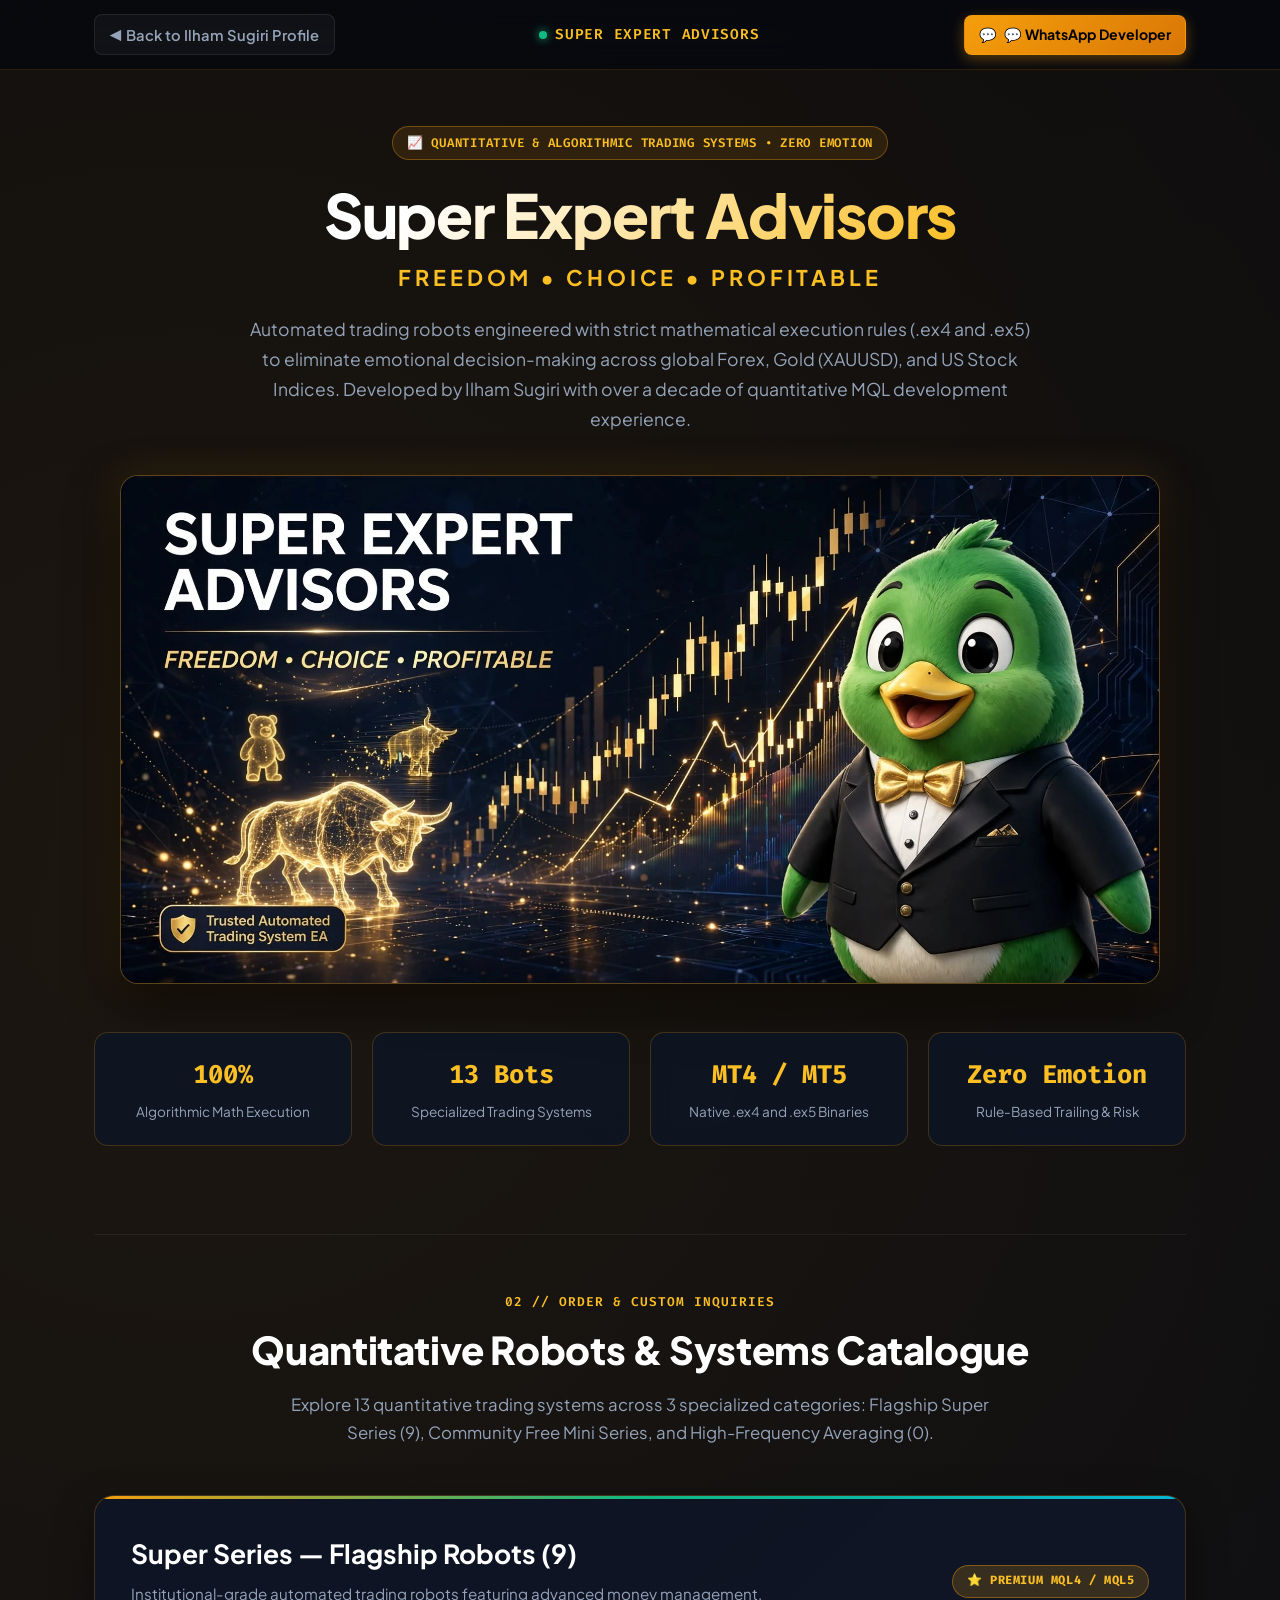
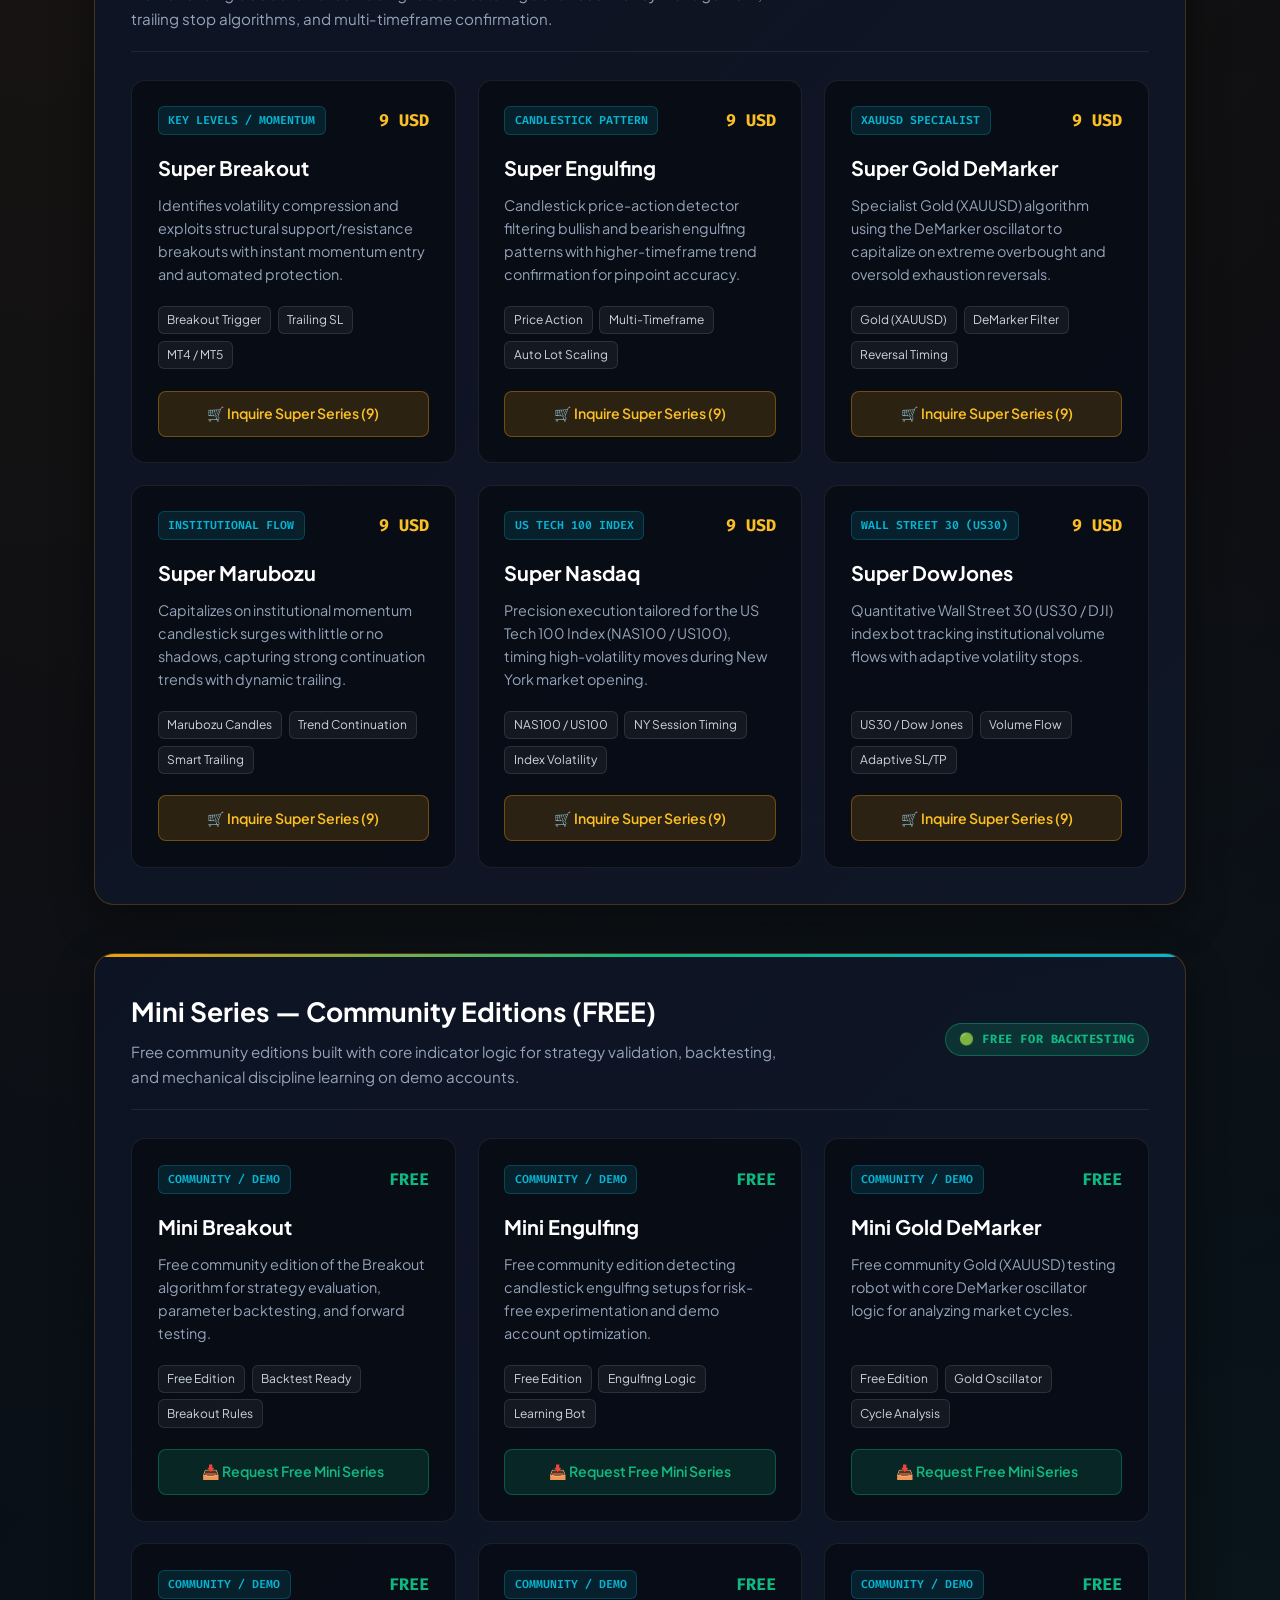
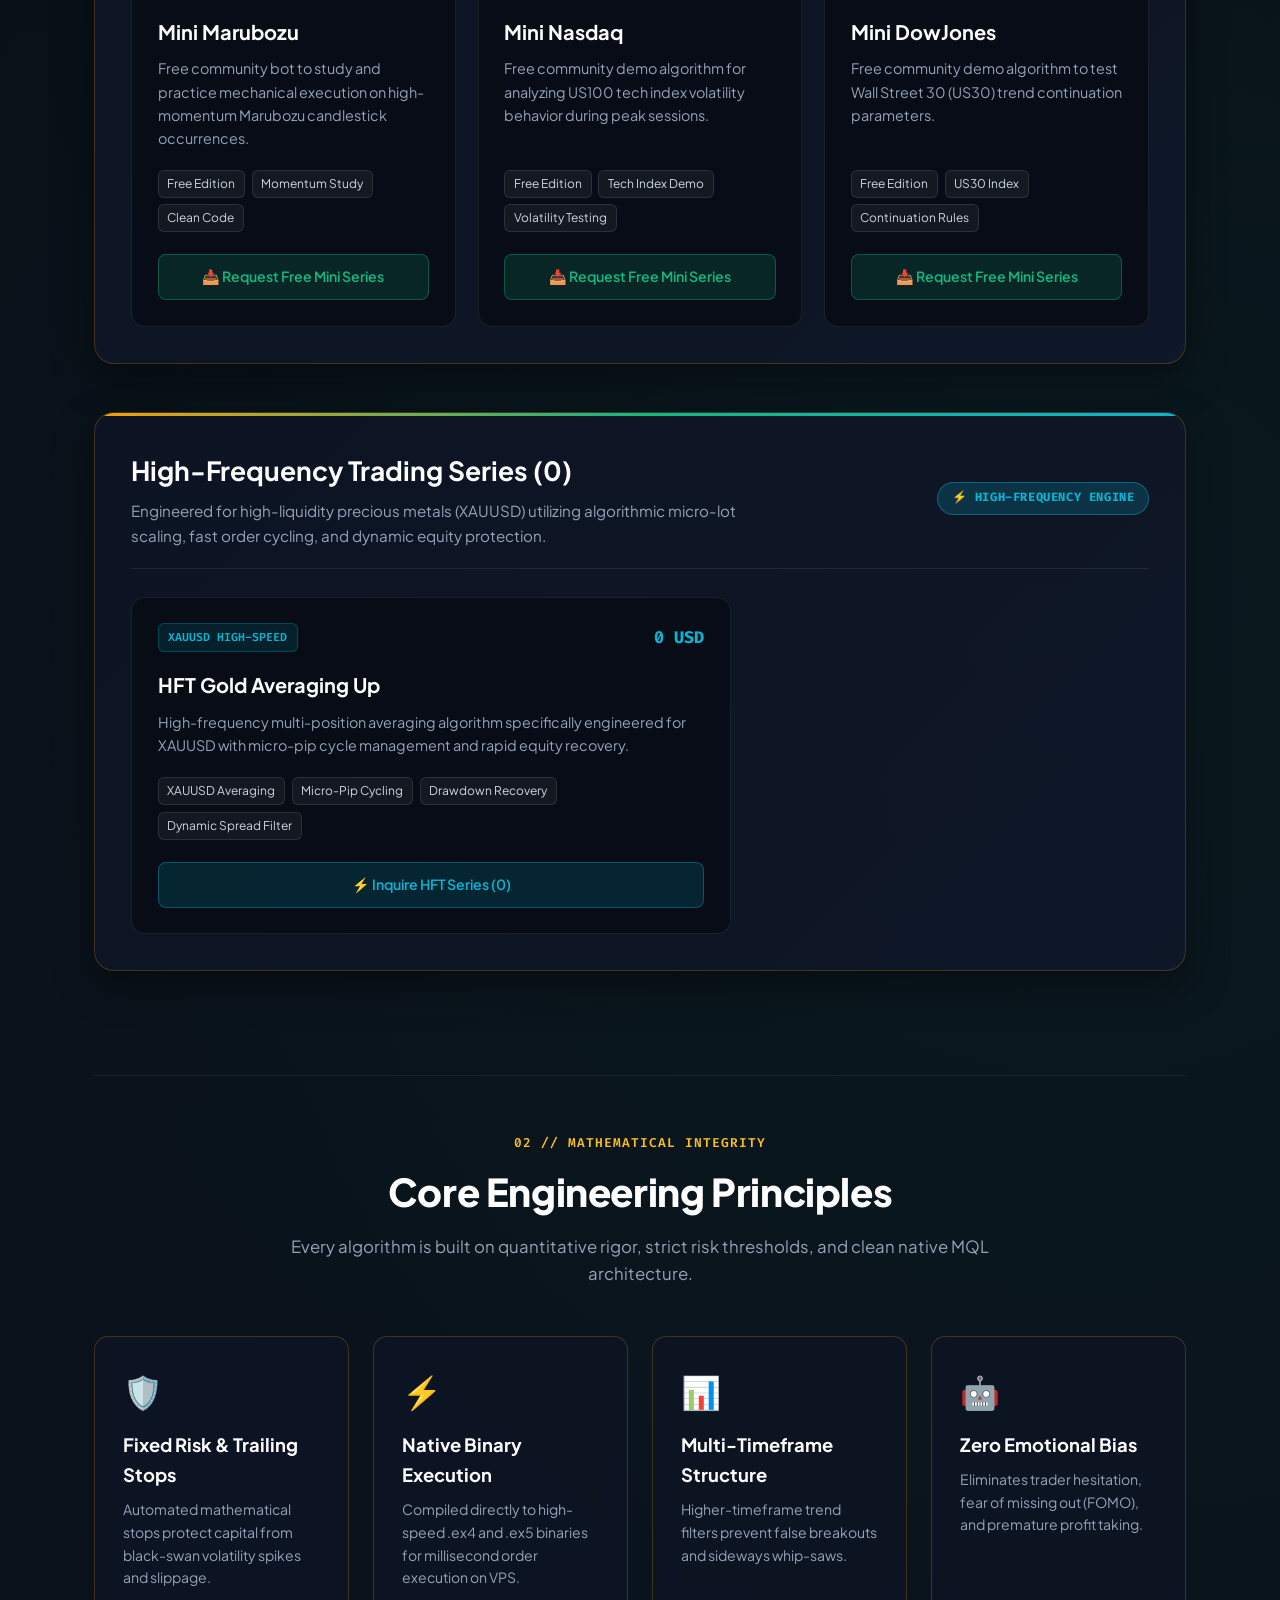
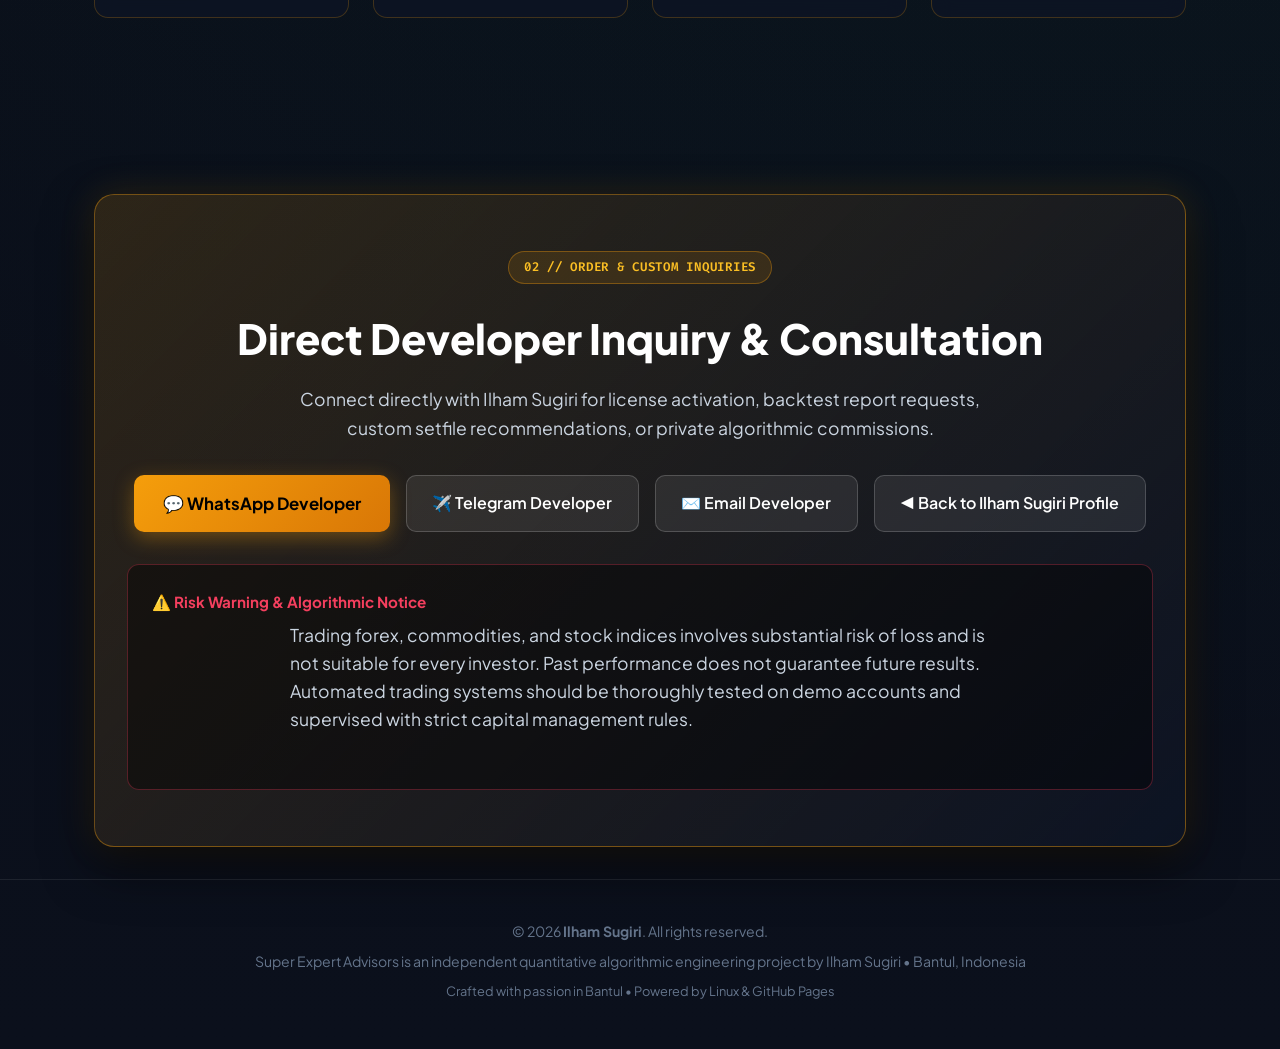
==== ea/index.html @ e66a8626 "feat(ea): build Super Expert Advisors showcase sub-page with 13 bots catalogue and 4-language i18n" ====
<!DOCTYPE html>
<html lang="en">
<head>
    <meta charset="UTF-8">
    <meta name="viewport" content="width=device-width, initial-scale=1.0">
    <title>Super Expert Advisors | Quantitative MQL4 & MQL5 Algorithmic Trading Systems — Ilham Sugiri</title>
    <meta name="description" content="Official catalogue and quantitative trading systems showcase of Super Expert Advisors by Ilham Sugiri. Precision MQL4 & MQL5 robots for Forex, Gold (XAUUSD), and US Stock Indices.">
    <meta name="author" content="Ilham Sugiri">

    <!-- Open Graph Meta Tags -->
    <meta property="og:title" content="Super Expert Advisors — Quantitative Trading Systems">
    <meta property="og:description" content="Automated trading robots engineered with strict mathematical execution rules (.ex4 and .ex5) to eliminate emotional decision-making. Freedom • Choice • Profitable.">
    <meta property="og:image" content="../assets/banner_trading_ea.webp">
    <meta property="og:url" content="https://ilhampiranha08-tech.github.io/superexpertadvisors/">
    <meta property="og:type" content="website">

    <!-- Google Fonts -->
    <link rel="preconnect" href="https://fonts.googleapis.com">
    <link rel="preconnect" href="https://fonts.gstatic.com" crossorigin>
    <link href="https://fonts.googleapis.com/css2?family=Fira+Code:wght@400;500;600;700&family=Plus+Jakarta+Sans:wght@300;400;500;600;700;800&display=swap" rel="stylesheet">

    <link rel="stylesheet" href="../assets/i18n.css">

    <style>
        :root {
            --bg-primary: #06080e;
            --bg-secondary: #0d1424;
            --bg-card: rgba(13, 20, 36, 0.85);
            --border-color: rgba(245, 158, 11, 0.22);
            --border-glow: rgba(245, 158, 11, 0.55);
            
            --accent-gold: #fbbf24;
            --accent-amber: #f59e0b;
            --accent-gold-dark: #d97706;
            --accent-emerald: #10b981;
            --accent-cyan: #06b6d4;
            --accent-rose: #f43f5e;
            
            --text-main: #f8fafc;
            --text-muted: #94a3b8;
            --text-dim: #64748b;
        }

        * {
            margin: 0;
            padding: 0;
            box-sizing: border-box;
        }

        body {
            font-family: 'Plus Jakarta Sans', -apple-system, BlinkMacSystemFont, sans-serif;
            background-color: var(--bg-primary);
            color: var(--text-main);
            line-height: 1.65;
            background-image: 
                radial-gradient(circle at 15% 15%, rgba(245, 158, 11, 0.09) 0%, transparent 45%),
                radial-gradient(circle at 85% 65%, rgba(16, 185, 129, 0.07) 0%, transparent 45%),
                linear-gradient(to bottom, #06080e 0%, #0b101c 100%);
            min-height: 100vh;
        }

        .container {
            max-width: 1140px;
            margin: 0 auto;
            padding: 0 1.5rem;
        }

        /* TOP NAVIGATION */
        header {
            position: sticky;
            top: 0;
            z-index: 100;
            background: rgba(6, 8, 14, 0.88);
            backdrop-filter: blur(14px);
            -webkit-backdrop-filter: blur(14px);
            border-bottom: 1px solid rgba(245, 158, 11, 0.15);
            padding: 0.9rem 0;
        }

        .nav-content {
            display: flex;
            align-items: center;
            justify-content: space-between;
            gap: 1rem;
        }

        .nav-back {
            display: inline-flex;
            align-items: center;
            gap: 0.5rem;
            color: var(--text-muted);
            text-decoration: none;
            font-size: 0.92rem;
            font-weight: 600;
            padding: 0.45rem 0.9rem;
            border-radius: 8px;
            background: rgba(255, 255, 255, 0.04);
            border: 1px solid rgba(255, 255, 255, 0.08);
            transition: all 0.2s ease;
            white-space: nowrap;
            flex-shrink: 0;
        }

        .nav-back:hover {
            color: #fff;
            background: rgba(245, 158, 11, 0.15);
            border-color: var(--accent-amber);
            transform: translateX(-2px);
        }

        .nav-back-short {
            display: none;
        }

        .nav-title {
            font-family: 'Fira Code', monospace;
            font-size: 0.9rem;
            font-weight: 600;
            color: var(--accent-gold);
            letter-spacing: 0.05em;
            display: flex;
            align-items: center;
            gap: 0.5rem;
            white-space: nowrap;
        }

        .nav-title .dot {
            width: 8px;
            height: 8px;
            border-radius: 50%;
            background-color: var(--accent-emerald);
            box-shadow: 0 0 10px var(--accent-emerald);
            animation: pulse 2s infinite;
        }

        @keyframes pulse {
            0% { opacity: 0.4; transform: scale(0.9); }
            50% { opacity: 1; transform: scale(1.1); }
            100% { opacity: 0.4; transform: scale(0.9); }
        }

        .nav-actions {
            display: flex;
            align-items: center;
            gap: 0.85rem;
            white-space: nowrap;
            flex-shrink: 0;
        }

        .btn-inquiry-nav {
            background: linear-gradient(135deg, #f59e0b 0%, #d97706 100%);
            color: #000000 !important;
            border: 1px solid rgba(245, 158, 11, 0.4);
            font-weight: 700;
            box-shadow: 0 4px 14px rgba(245, 158, 11, 0.35);
            white-space: nowrap;
            flex-shrink: 0;
            text-decoration: none;
            padding: 0.45rem 0.9rem;
            border-radius: 8px;
            font-size: 0.88rem;
            display: inline-flex;
            align-items: center;
            gap: 0.4rem;
            transition: all 0.2s ease;
        }

        .btn-inquiry-nav:hover {
            transform: translateY(-2px);
            box-shadow: 0 6px 20px rgba(245, 158, 11, 0.55);
        }

        /* HERO SECTION */
        .hero {
            padding: 3.5rem 0 2rem;
            text-align: center;
        }

        .badge-pill {
            display: inline-block;
            font-family: 'Fira Code', monospace;
            font-size: 0.78rem;
            font-weight: 600;
            color: var(--accent-gold);
            background: rgba(245, 158, 11, 0.12);
            border: 1px solid rgba(245, 158, 11, 0.35);
            padding: 0.35rem 0.9rem;
            border-radius: 999px;
            margin-bottom: 1.25rem;
            text-transform: uppercase;
            letter-spacing: 0.06em;
        }

        .hero-title {
            font-size: clamp(2.4rem, 5.5vw, 3.8rem);
            font-weight: 800;
            line-height: 1.15;
            letter-spacing: -0.02em;
            margin-bottom: 0.6rem;
            background: linear-gradient(135deg, #ffffff 30%, #fbbf24 80%, #f59e0b 100%);
            -webkit-background-clip: text;
            -webkit-text-fill-color: transparent;
        }

        .hero-tagline {
            font-size: 1.35rem;
            font-weight: 700;
            color: var(--accent-gold);
            letter-spacing: 0.18em;
            text-transform: uppercase;
            margin-bottom: 1.25rem;
        }

        .hero-desc {
            font-size: 1.1rem;
            color: var(--text-muted);
            max-width: 800px;
            margin: 0 auto 2.5rem;
            line-height: 1.7;
        }

        /* 2K WIDESCREEN BANNER */
        .hero-banner-container {
            margin: 0 auto 3rem;
            border-radius: 18px;
            overflow: hidden;
            border: 1px solid rgba(245, 158, 11, 0.35);
            box-shadow: 0 20px 50px rgba(0, 0, 0, 0.7), 0 0 40px rgba(245, 158, 11, 0.15);
            background: #0d1424;
            max-width: 1040px;
            position: relative;
        }

        .hero-banner-img {
            width: 100%;
            height: auto;
            display: block;
            aspect-ratio: 2064 / 1008;
            object-fit: cover;
        }

        /* HERO STATS BAR */
        .stats-bar {
            display: grid;
            grid-template-columns: repeat(auto-fit, minmax(200px, 1fr));
            gap: 1.25rem;
            margin-bottom: 3.5rem;
        }

        .stat-card {
            background: var(--bg-card);
            border: 1px solid var(--border-color);
            border-radius: 14px;
            padding: 1.35rem;
            text-align: center;
            backdrop-filter: blur(10px);
            transition: all 0.25s ease;
        }

        .stat-card:hover {
            border-color: rgba(245, 158, 11, 0.5);
            transform: translateY(-3px);
            box-shadow: 0 10px 25px rgba(0, 0, 0, 0.5);
        }

        .stat-val {
            font-family: 'Fira Code', monospace;
            font-size: 1.6rem;
            font-weight: 700;
            color: var(--accent-gold);
            margin-bottom: 0.25rem;
        }

        .stat-lbl {
            font-size: 0.85rem;
            color: var(--text-muted);
        }

        /* SECTION STYLES */
        .section {
            padding: 3.5rem 0;
            border-top: 1px solid rgba(255, 255, 255, 0.06);
        }

        .section-header {
            text-align: center;
            margin-bottom: 3rem;
        }

        .section-tag {
            font-family: 'Fira Code', monospace;
            font-size: 0.8rem;
            font-weight: 600;
            color: var(--accent-gold);
            letter-spacing: 0.08em;
            display: block;
            margin-bottom: 0.4rem;
        }

        .section-title {
            font-size: clamp(1.8rem, 3.5vw, 2.4rem);
            font-weight: 800;
            color: #ffffff;
            letter-spacing: -0.01em;
            margin-bottom: 0.6rem;
        }

        .section-desc {
            font-size: 1.05rem;
            color: var(--text-muted);
            max-width: 720px;
            margin: 0 auto;
        }

        /* CATEGORY WRAPPER */
        .category-box {
            background: linear-gradient(135deg, rgba(13, 20, 36, 0.95) 0%, rgba(17, 24, 43, 0.8) 100%);
            border: 1px solid var(--border-color);
            border-radius: 20px;
            padding: 2.25rem;
            margin-bottom: 3rem;
            box-shadow: 0 15px 40px rgba(0, 0, 0, 0.4);
            position: relative;
            overflow: hidden;
        }

        .category-box::before {
            content: '';
            position: absolute;
            top: 0;
            left: 0;
            right: 0;
            height: 3px;
            background: linear-gradient(90deg, #f59e0b, #10b981, #06b6d4);
        }

        .category-header {
            display: flex;
            justify-content: space-between;
            align-items: center;
            flex-wrap: wrap;
            gap: 1rem;
            margin-bottom: 1.75rem;
            padding-bottom: 1.25rem;
            border-bottom: 1px solid rgba(255, 255, 255, 0.08);
        }

        .category-title-group h3 {
            font-size: 1.65rem;
            color: #ffffff;
            margin-bottom: 0.35rem;
            display: flex;
            align-items: center;
            gap: 0.65rem;
        }

        .category-desc {
            color: var(--text-muted);
            font-size: 0.95rem;
            max-width: 650px;
        }

        .category-badge {
            font-family: 'Fira Code', monospace;
            font-size: 0.75rem;
            font-weight: 700;
            padding: 0.35rem 0.85rem;
            border-radius: 999px;
            letter-spacing: 0.05em;
        }

        .badge-super {
            background: rgba(245, 158, 11, 0.18);
            color: var(--accent-gold);
            border: 1px solid rgba(245, 158, 11, 0.4);
        }

        .badge-mini {
            background: rgba(16, 185, 129, 0.18);
            color: var(--accent-emerald);
            border: 1px solid rgba(16, 185, 129, 0.4);
        }

        .badge-hft {
            background: rgba(6, 182, 212, 0.18);
            color: var(--accent-cyan);
            border: 1px solid rgba(6, 182, 212, 0.4);
        }

        /* PRODUCTS GRID */
        .products-grid {
            display: grid;
            grid-template-columns: repeat(auto-fit, minmax(300px, 1fr));
            gap: 1.35rem;
        }

        .product-card {
            background: rgba(6, 9, 17, 0.7);
            border: 1px solid rgba(255, 255, 255, 0.08);
            border-radius: 14px;
            padding: 1.6rem;
            display: flex;
            flex-direction: column;
            justify-content: space-between;
            transition: all 0.28s ease;
            position: relative;
        }

        .product-card:hover {
            transform: translateY(-4px);
            border-color: rgba(245, 158, 11, 0.45);
            box-shadow: 0 12px 30px rgba(0, 0, 0, 0.5), 0 0 20px rgba(245, 158, 11, 0.12);
        }

        .product-top {
            display: flex;
            justify-content: space-between;
            align-items: center;
            margin-bottom: 1rem;
        }

        .product-tag {
            font-family: 'Fira Code', monospace;
            font-size: 0.72rem;
            color: var(--accent-cyan);
            font-weight: 600;
            background: rgba(6, 182, 212, 0.12);
            padding: 0.25rem 0.6rem;
            border-radius: 6px;
            border: 1px solid rgba(6, 182, 212, 0.25);
        }

        .product-price {
            font-family: 'Fira Code', monospace;
            font-size: 1.05rem;
            font-weight: 700;
        }

        .price-super {
            color: var(--accent-gold);
        }

        .price-free {
            color: var(--accent-emerald);
        }

        .price-hft {
            color: var(--accent-cyan);
        }

        .product-name {
            font-size: 1.25rem;
            font-weight: 700;
            color: #ffffff;
            margin-bottom: 0.6rem;
        }

        .product-desc {
            color: var(--text-muted);
            font-size: 0.9rem;
            line-height: 1.6;
            margin-bottom: 1.25rem;
            flex-grow: 1;
        }

        .product-features {
            display: flex;
            flex-wrap: wrap;
            gap: 0.4rem;
            margin-bottom: 1.35rem;
        }

        .p-pill {
            font-size: 0.75rem;
            padding: 0.2rem 0.55rem;
            background: rgba(255, 255, 255, 0.05);
            border: 1px solid rgba(255, 255, 255, 0.1);
            border-radius: 6px;
            color: #cbd5e1;
        }

        .btn-card-action {
            display: block;
            width: 100%;
            text-align: center;
            padding: 0.65rem 1rem;
            border-radius: 8px;
            font-weight: 600;
            font-size: 0.88rem;
            text-decoration: none;
            transition: all 0.2s ease;
        }

        .btn-action-super {
            background: rgba(245, 158, 11, 0.15);
            color: var(--accent-gold);
            border: 1px solid rgba(245, 158, 11, 0.35);
        }

        .btn-action-super:hover {
            background: linear-gradient(135deg, #f59e0b 0%, #d97706 100%);
            color: #000;
            box-shadow: 0 4px 15px rgba(245, 158, 11, 0.4);
        }

        .btn-action-free {
            background: rgba(16, 185, 129, 0.15);
            color: var(--accent-emerald);
            border: 1px solid rgba(16, 185, 129, 0.35);
        }

        .btn-action-free:hover {
            background: linear-gradient(135deg, #10b981 0%, #059669 100%);
            color: #fff;
            box-shadow: 0 4px 15px rgba(16, 185, 129, 0.4);
        }

        .btn-action-hft {
            background: rgba(6, 182, 212, 0.15);
            color: var(--accent-cyan);
            border: 1px solid rgba(6, 182, 212, 0.35);
        }

        .btn-action-hft:hover {
            background: linear-gradient(135deg, #06b6d4 0%, #0891b2 100%);
            color: #000;
            box-shadow: 0 4px 15px rgba(6, 182, 212, 0.4);
        }

        /* ARCHITECTURE SECTION */
        .arch-grid {
            display: grid;
            grid-template-columns: repeat(auto-fit, minmax(240px, 1fr));
            gap: 1.5rem;
            margin-bottom: 3.5rem;
        }

        .arch-card {
            background: var(--bg-card);
            border: 1px solid var(--border-color);
            border-radius: 14px;
            padding: 1.75rem;
            backdrop-filter: blur(10px);
        }

        .arch-icon {
            font-size: 2rem;
            margin-bottom: 0.75rem;
            display: inline-block;
        }

        .arch-title {
            font-size: 1.15rem;
            font-weight: 700;
            color: #fff;
            margin-bottom: 0.5rem;
        }

        .arch-desc {
            font-size: 0.88rem;
            color: var(--text-muted);
            line-height: 1.6;
        }

        /* INQUIRY & ORDER SECTION */
        .order-section {
            background: linear-gradient(135deg, rgba(245, 158, 11, 0.15) 0%, rgba(13, 20, 36, 0.95) 100%);
            border: 1px solid rgba(245, 158, 11, 0.4);
            border-radius: 20px;
            padding: 3.5rem 2rem;
            text-align: center;
            margin: 4rem 0 2rem;
            box-shadow: 0 20px 50px rgba(0, 0, 0, 0.6), 0 0 35px rgba(245, 158, 11, 0.15);
        }

        .order-section h2 {
            font-size: clamp(2rem, 4vw, 2.6rem);
            font-weight: 800;
            color: #ffffff;
            margin-bottom: 0.75rem;
        }

        .order-section p {
            font-size: 1.1rem;
            color: #cbd5e1;
            max-width: 700px;
            margin: 0 auto 2rem;
        }

        .order-buttons {
            display: flex;
            align-items: center;
            justify-content: center;
            gap: 1rem;
            flex-wrap: wrap;
            margin-bottom: 2rem;
        }

        .btn-order-primary {
            background: linear-gradient(135deg, #f59e0b 0%, #d97706 100%);
            color: #000000 !important;
            font-weight: 700;
            font-size: 1.05rem;
            padding: 0.9rem 1.8rem;
            border-radius: 10px;
            text-decoration: none;
            box-shadow: 0 6px 20px rgba(245, 158, 11, 0.35);
            transition: all 0.25s ease;
            display: inline-flex;
            align-items: center;
            gap: 0.5rem;
        }

        .btn-order-primary:hover {
            transform: translateY(-2px);
            box-shadow: 0 8px 25px rgba(245, 158, 11, 0.55);
        }

        .btn-order-secondary {
            background: rgba(255, 255, 255, 0.08);
            color: #ffffff;
            font-weight: 600;
            font-size: 1rem;
            padding: 0.9rem 1.6rem;
            border-radius: 10px;
            text-decoration: none;
            border: 1px solid rgba(255, 255, 255, 0.18);
            transition: all 0.25s ease;
            display: inline-flex;
            align-items: center;
            gap: 0.5rem;
        }

        .btn-order-secondary:hover {
            background: rgba(255, 255, 255, 0.15);
            border-color: rgba(255, 255, 255, 0.35);
            transform: translateY(-2px);
        }

        /* DISCLAIMER BOX */
        .disclaimer-card {
            background: rgba(0, 0, 0, 0.4);
            border: 1px solid rgba(244, 63, 94, 0.3);
            border-radius: 12px;
            padding: 1.5rem;
            text-align: left;
            margin-top: 2rem;
        }

        .disclaimer-title {
            color: var(--accent-rose);
            font-size: 0.95rem;
            font-weight: 700;
            margin-bottom: 0.4rem;
            display: flex;
            align-items: center;
            gap: 0.5rem;
        }

        .disclaimer-text {
            color: #94a3b8;
            font-size: 0.85rem;
            line-height: 1.6;
        }

        /* FOOTER */
        footer {
            border-top: 1px solid rgba(255, 255, 255, 0.08);
            padding: 2.5rem 0;
            text-align: center;
            color: var(--text-dim);
            font-size: 0.88rem;
        }

        footer p {
            margin-bottom: 0.4rem;
        }

        /* RESPONSIVE BREAKPOINTS */
        @media (max-width: 900px) {
            .nav-title {
                display: none !important;
            }
            .hero-title {
                font-size: 2.4rem;
            }
            .category-box {
                padding: 1.5rem;
            }
        }

        @media (max-width: 768px) {
            .nav-back-full {
                display: none !important;
            }
            .nav-back-short {
                display: inline !important;
            }
            .nav-content {
                gap: 0.5rem;
            }
            .nav-actions {
                gap: 0.5rem;
            }
        }

        @media (max-width: 580px) {
            header {
                padding: 0.65rem 0;
            }
            .container {
                padding: 0 1rem;
            }
            .btn-inquiry-nav {
                display: none !important;
            }
            .nav-back {
                padding: 0.4rem 0.7rem;
                font-size: 0.84rem;
            }
            .lang-btn {
                padding: 0.4rem 0.65rem;
                font-size: 0.82rem;
            }
            .hero {
                padding: 2.2rem 0 1.5rem;
            }
            .badge-pill {
                font-size: 0.72rem;
                padding: 0.35rem 0.75rem;
                line-height: 1.4;
            }
            .hero-title {
                font-size: 2.1rem;
            }
            .hero-tagline {
                font-size: 1.1rem;
            }
            .hero-desc {
                font-size: 0.95rem;
            }
            .category-header {
                flex-direction: column;
                align-items: flex-start;
            }
            .order-section {
                padding: 2.25rem 1.25rem;
            }
        }
    </style>
</head>
<body>

    <!-- TOP NAVIGATION -->
    <header>
        <div class="container">
            <div class="nav-content">
                <a href="../" class="nav-back">
                    <span class="nav-back-full" data-i18n="nav_back_profile">◀ Back to Ilham Sugiri Profile</span>
                    <span class="nav-back-short" data-i18n="nav_back_short">◀ Back</span>
                </a>

                <div class="nav-title">
                    <span class="dot"></span>
                    SUPER EXPERT ADVISORS
                </div>

                <div class="nav-actions">
                    <a href="#inquiry" class="btn-inquiry-nav">
                        💬 <span data-i18n="ea_btn_whatsapp">Order / Chat</span>
                    </a>
                </div>
            </div>
        </div>
    </header>

    <main class="container">

        <!-- HERO SECTION -->
        <section class="hero">
            <span class="badge-pill" data-i18n="ea_page_tag">📈 QUANTITATIVE & ALGORITHMIC TRADING SYSTEMS • ZERO EMOTION</span>
            <h1 class="hero-title" data-i18n="ea_hero_title">Super Expert Advisors</h1>
            <div class="hero-tagline" data-i18n="ea_hero_tagline">FREEDOM • CHOICE • PROFITABLE</div>
            <p class="hero-desc" data-i18n="ea_hero_desc">
                Automated trading robots engineered with strict mathematical execution rules (.ex4 and .ex5) to eliminate emotional decision-making across global Forex, Gold (XAUUSD), and US Stock Indices. Developed by Ilham Sugiri with over a decade of quantitative MQL development experience.
            </p>

            <!-- 2K WIDESCREEN BANNER -->
            <div class="hero-banner-container">
                <img src="../assets/banner_trading_ea.webp" alt="Super Expert Advisors — Freedom Choice Profitable" class="hero-banner-img">
            </div>

            <!-- KEY STATS -->
            <div class="stats-bar">
                <div class="stat-card">
                    <div class="stat-val">100%</div>
                    <div class="stat-lbl">Algorithmic Math Execution</div>
                </div>
                <div class="stat-card">
                    <div class="stat-val">13 Bots</div>
                    <div class="stat-lbl">Specialized Trading Systems</div>
                </div>
                <div class="stat-card">
                    <div class="stat-val">MT4 / MT5</div>
                    <div class="stat-lbl">Native .ex4 and .ex5 Binaries</div>
                </div>
                <div class="stat-card">
                    <div class="stat-val">Zero Emotion</div>
                    <div class="stat-lbl">Rule-Based Trailing & Risk</div>
                </div>
            </div>
        </section>

        <!-- PRODUCT CATALOGUE SECTION -->
        <section class="section" id="catalogue">
            <div class="section-header">
                <span class="section-tag" data-i18n="ea_order_sec_tag">01 // QUANTITATIVE PORTFOLIO</span>
                <h2 class="section-title" data-i18n="ea_catalog_title">Quantitative Robots & Systems Catalogue</h2>
                <p class="section-desc" data-i18n="ea_catalog_desc">
                    Explore 13 quantitative trading systems across 3 specialized categories: Flagship Super Series ($29), Community Free Mini Series, and High-Frequency Averaging ($50).
                </p>
            </div>

            <!-- CATEGORY 1: SUPER SERIES ($29) -->
            <div class="category-box">
                <div class="category-header">
                    <div class="category-title-group">
                        <h3 data-i18n="ea_sec_super_title">Super Series — Flagship Robots ($29)</h3>
                        <p class="category-desc" data-i18n="ea_sec_super_desc">
                            Institutional-grade automated trading robots featuring advanced money management, trailing stop algorithms, and multi-timeframe confirmation.
                        </p>
                    </div>
                    <span class="category-badge badge-super" data-i18n="ea_sec_super_badge">⭐ PREMIUM MQL4 / MQL5</span>
                </div>

                <div class="products-grid">
                    <!-- Super Breakout -->
                    <div class="product-card">
                        <div>
                            <div class="product-top">
                                <span class="product-tag">KEY LEVELS / MOMENTUM</span>
                                <span class="product-price price-super" data-i18n="ea_price_super">$29 USD</span>
                            </div>
                            <h4 class="product-name" data-i18n="prod_super_breakout_name">Super Breakout</h4>
                            <p class="product-desc" data-i18n="prod_super_breakout_desc">
                                Identifies volatility compression and exploits structural support/resistance breakouts with instant momentum entry and automated protection.
                            </p>
                        </div>
                        <div>
                            <div class="product-features">
                                <span class="p-pill">Breakout Trigger</span>
                                <span class="p-pill">Trailing SL</span>
                                <span class="p-pill">MT4 / MT5</span>
                            </div>
                            <a href="#inquiry" class="btn-card-action btn-action-super" data-i18n="ea_btn_order_super">🛒 Inquire Super Series ($29)</a>
                        </div>
                    </div>

                    <!-- Super Engulfing -->
                    <div class="product-card">
                        <div>
                            <div class="product-top">
                                <span class="product-tag">CANDLESTICK PATTERN</span>
                                <span class="product-price price-super" data-i18n="ea_price_super">$29 USD</span>
                            </div>
                            <h4 class="product-name" data-i18n="prod_super_engulfing_name">Super Engulfing</h4>
                            <p class="product-desc" data-i18n="prod_super_engulfing_desc">
                                Candlestick price-action detector filtering bullish and bearish engulfing patterns with higher-timeframe trend confirmation for pinpoint accuracy.
                            </p>
                        </div>
                        <div>
                            <div class="product-features">
                                <span class="p-pill">Price Action</span>
                                <span class="p-pill">Multi-Timeframe</span>
                                <span class="p-pill">Auto Lot Scaling</span>
                            </div>
                            <a href="#inquiry" class="btn-card-action btn-action-super" data-i18n="ea_btn_order_super">🛒 Inquire Super Series ($29)</a>
                        </div>
                    </div>

                    <!-- Super Gold DeMarker -->
                    <div class="product-card">
                        <div>
                            <div class="product-top">
                                <span class="product-tag">XAUUSD SPECIALIST</span>
                                <span class="product-price price-super" data-i18n="ea_price_super">$29 USD</span>
                            </div>
                            <h4 class="product-name" data-i18n="prod_super_gold_demarker_name">Super Gold DeMarker</h4>
                            <p class="product-desc" data-i18n="prod_super_gold_demarker_desc">
                                Specialist Gold (XAUUSD) algorithm using the DeMarker oscillator to capitalize on extreme overbought and oversold exhaustion reversals.
                            </p>
                        </div>
                        <div>
                            <div class="product-features">
                                <span class="p-pill">Gold (XAUUSD)</span>
                                <span class="p-pill">DeMarker Filter</span>
                                <span class="p-pill">Reversal Timing</span>
                            </div>
                            <a href="#inquiry" class="btn-card-action btn-action-super" data-i18n="ea_btn_order_super">🛒 Inquire Super Series ($29)</a>
                        </div>
                    </div>

                    <!-- Super Marubozu -->
                    <div class="product-card">
                        <div>
                            <div class="product-top">
                                <span class="product-tag">INSTITUTIONAL FLOW</span>
                                <span class="product-price price-super" data-i18n="ea_price_super">$29 USD</span>
                            </div>
                            <h4 class="product-name" data-i18n="prod_super_marubozu_name">Super Marubozu</h4>
                            <p class="product-desc" data-i18n="prod_super_marubozu_desc">
                                Capitalizes on institutional momentum candlestick surges with little or no shadows, capturing strong continuation trends with dynamic trailing.
                            </p>
                        </div>
                        <div>
                            <div class="product-features">
                                <span class="p-pill">Marubozu Candles</span>
                                <span class="p-pill">Trend Continuation</span>
                                <span class="p-pill">Smart Trailing</span>
                            </div>
                            <a href="#inquiry" class="btn-card-action btn-action-super" data-i18n="ea_btn_order_super">🛒 Inquire Super Series ($29)</a>
                        </div>
                    </div>

                    <!-- Super Nasdaq -->
                    <div class="product-card">
                        <div>
                            <div class="product-top">
                                <span class="product-tag">US TECH 100 INDEX</span>
                                <span class="product-price price-super" data-i18n="ea_price_super">$29 USD</span>
                            </div>
                            <h4 class="product-name" data-i18n="prod_super_nasdaq_name">Super Nasdaq</h4>
                            <p class="product-desc" data-i18n="prod_super_nasdaq_desc">
                                Precision execution tailored for the US Tech 100 Index (NAS100 / US100), timing high-volatility moves during New York market opening.
                            </p>
                        </div>
                        <div>
                            <div class="product-features">
                                <span class="p-pill">NAS100 / US100</span>
                                <span class="p-pill">NY Session Timing</span>
                                <span class="p-pill">Index Volatility</span>
                            </div>
                            <a href="#inquiry" class="btn-card-action btn-action-super" data-i18n="ea_btn_order_super">🛒 Inquire Super Series ($29)</a>
                        </div>
                    </div>

                    <!-- Super DowJones -->
                    <div class="product-card">
                        <div>
                            <div class="product-top">
                                <span class="product-tag">WALL STREET 30 (US30)</span>
                                <span class="product-price price-super" data-i18n="ea_price_super">$29 USD</span>
                            </div>
                            <h4 class="product-name" data-i18n="prod_super_dowjones_name">Super DowJones</h4>
                            <p class="product-desc" data-i18n="prod_super_dowjones_desc">
                                Quantitative Wall Street 30 (US30 / DJI) index bot tracking institutional volume flows with adaptive volatility stops.
                            </p>
                        </div>
                        <div>
                            <div class="product-features">
                                <span class="p-pill">US30 / Dow Jones</span>
                                <span class="p-pill">Volume Flow</span>
                                <span class="p-pill">Adaptive SL/TP</span>
                            </div>
                            <a href="#inquiry" class="btn-card-action btn-action-super" data-i18n="ea_btn_order_super">🛒 Inquire Super Series ($29)</a>
                        </div>
                    </div>
                </div>
            </div>

            <!-- CATEGORY 2: MINI SERIES (FREE) -->
            <div class="category-box">
                <div class="category-header">
                    <div class="category-title-group">
                        <h3 data-i18n="ea_sec_mini_title">Mini Series — Community Editions (FREE)</h3>
                        <p class="category-desc" data-i18n="ea_sec_mini_desc">
                            Free community editions built with core indicator logic for strategy validation, backtesting, and mechanical discipline learning on demo accounts.
                        </p>
                    </div>
                    <span class="category-badge badge-mini" data-i18n="ea_sec_mini_badge">🟢 FREE FOR BACKTESTING</span>
                </div>

                <div class="products-grid">
                    <!-- Mini Breakout -->
                    <div class="product-card">
                        <div>
                            <div class="product-top">
                                <span class="product-tag">COMMUNITY / DEMO</span>
                                <span class="product-price price-free" data-i18n="ea_price_free">FREE</span>
                            </div>
                            <h4 class="product-name" data-i18n="prod_mini_breakout_name">Mini Breakout</h4>
                            <p class="product-desc" data-i18n="prod_mini_breakout_desc">
                                Free community edition of the Breakout algorithm for strategy evaluation, parameter backtesting, and forward testing.
                            </p>
                        </div>
                        <div>
                            <div class="product-features">
                                <span class="p-pill">Free Edition</span>
                                <span class="p-pill">Backtest Ready</span>
                                <span class="p-pill">Breakout Rules</span>
                            </div>
                            <a href="#inquiry" class="btn-card-action btn-action-free" data-i18n="ea_btn_order_free">📥 Request Free Mini Series</a>
                        </div>
                    </div>

                    <!-- Mini Engulfing -->
                    <div class="product-card">
                        <div>
                            <div class="product-top">
                                <span class="product-tag">COMMUNITY / DEMO</span>
                                <span class="product-price price-free" data-i18n="ea_price_free">FREE</span>
                            </div>
                            <h4 class="product-name" data-i18n="prod_mini_engulfing_name">Mini Engulfing</h4>
                            <p class="product-desc" data-i18n="prod_mini_engulfing_desc">
                                Free community edition detecting candlestick engulfing setups for risk-free experimentation and demo account optimization.
                            </p>
                        </div>
                        <div>
                            <div class="product-features">
                                <span class="p-pill">Free Edition</span>
                                <span class="p-pill">Engulfing Logic</span>
                                <span class="p-pill">Learning Bot</span>
                            </div>
                            <a href="#inquiry" class="btn-card-action btn-action-free" data-i18n="ea_btn_order_free">📥 Request Free Mini Series</a>
                        </div>
                    </div>

                    <!-- Mini Gold DeMarker -->
                    <div class="product-card">
                        <div>
                            <div class="product-top">
                                <span class="product-tag">COMMUNITY / DEMO</span>
                                <span class="product-price price-free" data-i18n="ea_price_free">FREE</span>
                            </div>
                            <h4 class="product-name" data-i18n="prod_mini_gold_demarker_name">Mini Gold DeMarker</h4>
                            <p class="product-desc" data-i18n="prod_mini_gold_demarker_desc">
                                Free community Gold (XAUUSD) testing robot with core DeMarker oscillator logic for analyzing market cycles.
                            </p>
                        </div>
                        <div>
                            <div class="product-features">
                                <span class="p-pill">Free Edition</span>
                                <span class="p-pill">Gold Oscillator</span>
                                <span class="p-pill">Cycle Analysis</span>
                            </div>
                            <a href="#inquiry" class="btn-card-action btn-action-free" data-i18n="ea_btn_order_free">📥 Request Free Mini Series</a>
                        </div>
                    </div>

                    <!-- Mini Marubozu -->
                    <div class="product-card">
                        <div>
                            <div class="product-top">
                                <span class="product-tag">COMMUNITY / DEMO</span>
                                <span class="product-price price-free" data-i18n="ea_price_free">FREE</span>
                            </div>
                            <h4 class="product-name" data-i18n="prod_mini_marubozu_name">Mini Marubozu</h4>
                            <p class="product-desc" data-i18n="prod_mini_marubozu_desc">
                                Free community bot to study and practice mechanical execution on high-momentum Marubozu candlestick occurrences.
                            </p>
                        </div>
                        <div>
                            <div class="product-features">
                                <span class="p-pill">Free Edition</span>
                                <span class="p-pill">Momentum Study</span>
                                <span class="p-pill">Clean Code</span>
                            </div>
                            <a href="#inquiry" class="btn-card-action btn-action-free" data-i18n="ea_btn_order_free">📥 Request Free Mini Series</a>
                        </div>
                    </div>

                    <!-- Mini Nasdaq -->
                    <div class="product-card">
                        <div>
                            <div class="product-top">
                                <span class="product-tag">COMMUNITY / DEMO</span>
                                <span class="product-price price-free" data-i18n="ea_price_free">FREE</span>
                            </div>
                            <h4 class="product-name" data-i18n="prod_mini_nasdaq_name">Mini Nasdaq</h4>
                            <p class="product-desc" data-i18n="prod_mini_nasdaq_desc">
                                Free community demo algorithm for analyzing US100 tech index volatility behavior during peak sessions.
                            </p>
                        </div>
                        <div>
                            <div class="product-features">
                                <span class="p-pill">Free Edition</span>
                                <span class="p-pill">Tech Index Demo</span>
                                <span class="p-pill">Volatility Testing</span>
                            </div>
                            <a href="#inquiry" class="btn-card-action btn-action-free" data-i18n="ea_btn_order_free">📥 Request Free Mini Series</a>
                        </div>
                    </div>

                    <!-- Mini DowJones -->
                    <div class="product-card">
                        <div>
                            <div class="product-top">
                                <span class="product-tag">COMMUNITY / DEMO</span>
                                <span class="product-price price-free" data-i18n="ea_price_free">FREE</span>
                            </div>
                            <h4 class="product-name" data-i18n="prod_mini_dowjones_name">Mini DowJones</h4>
                            <p class="product-desc" data-i18n="prod_mini_dowjones_desc">
                                Free community demo algorithm to test Wall Street 30 (US30) trend continuation parameters.
                            </p>
                        </div>
                        <div>
                            <div class="product-features">
                                <span class="p-pill">Free Edition</span>
                                <span class="p-pill">US30 Index</span>
                                <span class="p-pill">Continuation Rules</span>
                            </div>
                            <a href="#inquiry" class="btn-card-action btn-action-free" data-i18n="ea_btn_order_free">📥 Request Free Mini Series</a>
                        </div>
                    </div>
                </div>
            </div>

            <!-- CATEGORY 3: HIGH-FREQUENCY TRADING SERIES ($50) -->
            <div class="category-box">
                <div class="category-header">
                    <div class="category-title-group">
                        <h3 data-i18n="ea_sec_hft_title">High-Frequency Trading Series ($50)</h3>
                        <p class="category-desc" data-i18n="ea_sec_hft_desc">
                            Engineered for high-liquidity precious metals (XAUUSD) utilizing algorithmic micro-lot scaling, fast order cycling, and dynamic equity protection.
                        </p>
                    </div>
                    <span class="category-badge badge-hft" data-i18n="ea_sec_hft_badge">⚡ HIGH-FREQUENCY ENGINE</span>
                </div>

                <div class="products-grid" style="grid-template-columns: minmax(300px, 600px);">
                    <!-- HFT Gold Averaging Up -->
                    <div class="product-card">
                        <div>
                            <div class="product-top">
                                <span class="product-tag">XAUUSD HIGH-SPEED</span>
                                <span class="product-price price-hft" data-i18n="ea_price_hft">$50 USD</span>
                            </div>
                            <h4 class="product-name" data-i18n="prod_hft_gold_name">HFT Gold Averaging Up</h4>
                            <p class="product-desc" data-i18n="prod_hft_gold_desc">
                                High-frequency multi-position averaging algorithm specifically engineered for XAUUSD with micro-pip cycle management and rapid equity recovery.
                            </p>
                        </div>
                        <div>
                            <div class="product-features">
                                <span class="p-pill">XAUUSD Averaging</span>
                                <span class="p-pill">Micro-Pip Cycling</span>
                                <span class="p-pill">Drawdown Recovery</span>
                                <span class="p-pill">Dynamic Spread Filter</span>
                            </div>
                            <a href="#inquiry" class="btn-card-action btn-action-hft" data-i18n="ea_btn_order_hft">⚡ Inquire HFT Series ($50)</a>
                        </div>
                    </div>
                </div>
            </div>
        </section>

        <!-- ARCHITECTURE & QUANTITATIVE PRINCIPLES -->
        <section class="section">
            <div class="section-header">
                <span class="section-tag">02 // MATHEMATICAL INTEGRITY</span>
                <h2 class="section-title">Core Engineering Principles</h2>
                <p class="section-desc">Every algorithm is built on quantitative rigor, strict risk thresholds, and clean native MQL architecture.</p>
            </div>

            <div class="arch-grid">
                <div class="arch-card">
                    <div class="arch-icon">🛡️</div>
                    <h4 class="arch-title">Fixed Risk & Trailing Stops</h4>
                    <p class="arch-desc">Automated mathematical stops protect capital from black-swan volatility spikes and slippage.</p>
                </div>

                <div class="arch-card">
                    <div class="arch-icon">⚡</div>
                    <h4 class="arch-title">Native Binary Execution</h4>
                    <p class="arch-desc">Compiled directly to high-speed .ex4 and .ex5 binaries for millisecond order execution on VPS.</p>
                </div>

                <div class="arch-card">
                    <div class="arch-icon">📊</div>
                    <h4 class="arch-title">Multi-Timeframe Structure</h4>
                    <p class="arch-desc">Higher-timeframe trend filters prevent false breakouts and sideways whip-saws.</p>
                </div>

                <div class="arch-card">
                    <div class="arch-icon">🤖</div>
                    <h4 class="arch-title">Zero Emotional Bias</h4>
                    <p class="arch-desc">Eliminates trader hesitation, fear of missing out (FOMO), and premature profit taking.</p>
                </div>
            </div>
        </section>

        <!-- ORDER & INQUIRY SECTION -->
        <section class="order-section" id="inquiry">
            <span class="badge-pill" data-i18n="ea_order_sec_tag">02 // ORDER & CUSTOM INQUIRIES</span>
            <h2 data-i18n="ea_order_title">Direct Developer Inquiry & Consultation</h2>
            <p data-i18n="ea_order_desc">
                Connect directly with Ilham Sugiri for license activation, backtest report requests, custom setfile recommendations, or private algorithmic commissions.
            </p>

            <div class="order-buttons">
                <a href="https://wa.me/?text=Hello%20Ilham,%20I%20am%20interested%20in%20Super%20Expert%20Advisors" target="_blank" rel="noopener noreferrer" class="btn-order-primary">
                    <span data-i18n="ea_btn_whatsapp">💬 WhatsApp Developer</span>
                </a>
                <a href="https://t.me/share/url?url=https://ilhampiranha08-tech.github.io/superexpertadvisors/&text=Hello%20Ilham,%20I%20am%20interested%20in%20Super%20Expert%20Advisors" target="_blank" rel="noopener noreferrer" class="btn-order-secondary">
                    <span data-i18n="ea_btn_telegram">✈️ Telegram Developer</span>
                </a>
                <a href="mailto:ilham.piranha08@gmail.com?subject=Super%20Expert%20Advisor%20Inquiry" class="btn-order-secondary">
                    <span data-i18n="ea_btn_email">✉️ Email Developer</span>
                </a>
                <a href="../" class="btn-order-secondary">
                    <span data-i18n="ea_btn_back_home">◀ Back to Ilham Sugiri Profile</span>
                </a>
            </div>

            <!-- RISK WARNING -->
            <div class="disclaimer-card">
                <div class="disclaimer-title" data-i18n="ea_disclaimer_title">
                    ⚠️ Risk Warning & Algorithmic Notice
                </div>
                <p class="disclaimer-text" data-i18n="ea_disclaimer_desc">
                    Trading forex, commodities, and stock indices involves substantial risk of loss and is not suitable for every investor. Past performance does not guarantee future results. Automated trading systems should be thoroughly tested on demo accounts and supervised with strict capital management rules.
                </p>
            </div>
        </section>

    </main>

    <!-- FOOTER -->
    <footer>
        <div class="container">
            <p data-i18n="footer_rights">&copy; 2026 <strong>Ilham Sugiri</strong>. All rights reserved.</p>
            <p data-i18n="ea_footer_sub">Super Expert Advisors is an independent quantitative algorithmic engineering project by Ilham Sugiri • Bantul, Indonesia</p>
            <p style="margin-top: 0.5rem; font-size: 0.8rem; color: #64748b;" data-i18n="footer_crafted">Crafted with passion in Bantul • Powered by Linux & GitHub Pages</p>
        </div>
    </footer>

    <!-- I18N SCRIPT -->
    <script src="../assets/i18n.js"></script>
</body>
</html>
---- assets/i18n.css ----
/* ==============================================================================
   ANTIGRAVITY I18N SYSTEM — LANGUAGE SWITCHER STYLES
   Author: Ilham Sugiri Portfolio System
   ============================================================================== */

.lang-switch-wrapper {
    position: relative;
    display: inline-block;
    user-select: none;
    font-family: 'Plus Jakarta Sans', -apple-system, BlinkMacSystemFont, sans-serif;
}

.lang-btn {
    display: inline-flex;
    align-items: center;
    gap: 0.45rem;
    padding: 0.45rem 0.85rem;
    background: rgba(255, 255, 255, 0.05);
    border: 1px solid rgba(255, 255, 255, 0.15);
    border-radius: 8px;
    color: #f1f5f9;
    font-size: 0.86rem;
    font-weight: 600;
    cursor: pointer;
    transition: all 0.2s ease;
}

.lang-btn:hover {
    background: rgba(6, 182, 212, 0.15);
    border-color: #06b6d4;
    color: #fff;
    transform: translateY(-1px);
}

.lang-btn .globe-icon {
    font-size: 0.95rem;
    line-height: 1;
}

.lang-btn .arrow-icon {
    font-size: 0.65rem;
    transition: transform 0.2s ease;
    opacity: 0.7;
}

.lang-btn.open .arrow-icon {
    transform: rotate(180deg);
}

.lang-dropdown {
    display: none;
    position: absolute;
    right: 0;
    top: calc(100% + 8px);
    background: rgba(11, 17, 30, 0.96);
    backdrop-filter: blur(18px);
    -webkit-backdrop-filter: blur(18px);
    border: 1px solid rgba(255, 255, 255, 0.15);
    border-radius: 12px;
    box-shadow: 0 12px 35px rgba(0, 0, 0, 0.7), 0 0 20px rgba(6, 182, 212, 0.15);
    min-width: 210px;
    padding: 0.4rem;
    z-index: 1000;
}

.lang-dropdown.show {
    display: block;
    animation: langFadeIn 0.18s cubic-bezier(0.16, 1, 0.3, 1);
}

@keyframes langFadeIn {
    from {
        opacity: 0;
        transform: translateY(-6px) scale(0.97);
    }
    to {
        opacity: 1;
        transform: translateY(0) scale(1);
    }
}

.lang-option {
    display: flex;
    align-items: center;
    gap: 0.6rem;
    width: 100%;
    padding: 0.6rem 0.85rem;
    border: none;
    background: transparent;
    color: #94a3b8;
    font-size: 0.88rem;
    font-weight: 500;
    border-radius: 8px;
    cursor: pointer;
    text-align: left;
    transition: all 0.15s ease;
}

.lang-option:hover {
    background: rgba(255, 255, 255, 0.08);
    color: #fff;
}

.lang-option.active {
    background: rgba(6, 182, 212, 0.15);
    color: #22d3ee;
    font-weight: 700;
    border: 1px solid rgba(6, 182, 212, 0.3);
}

.lang-option .flag {
    font-size: 1.05rem;
    line-height: 1;
}

.lang-option .tag-badge {
    margin-left: auto;
    font-size: 0.68rem;
    font-weight: 700;
    padding: 0.15rem 0.4rem;
    border-radius: 4px;
    background: rgba(6, 182, 212, 0.15);
    color: #38bdf8;
    text-transform: uppercase;
    letter-spacing: 0.03em;
}
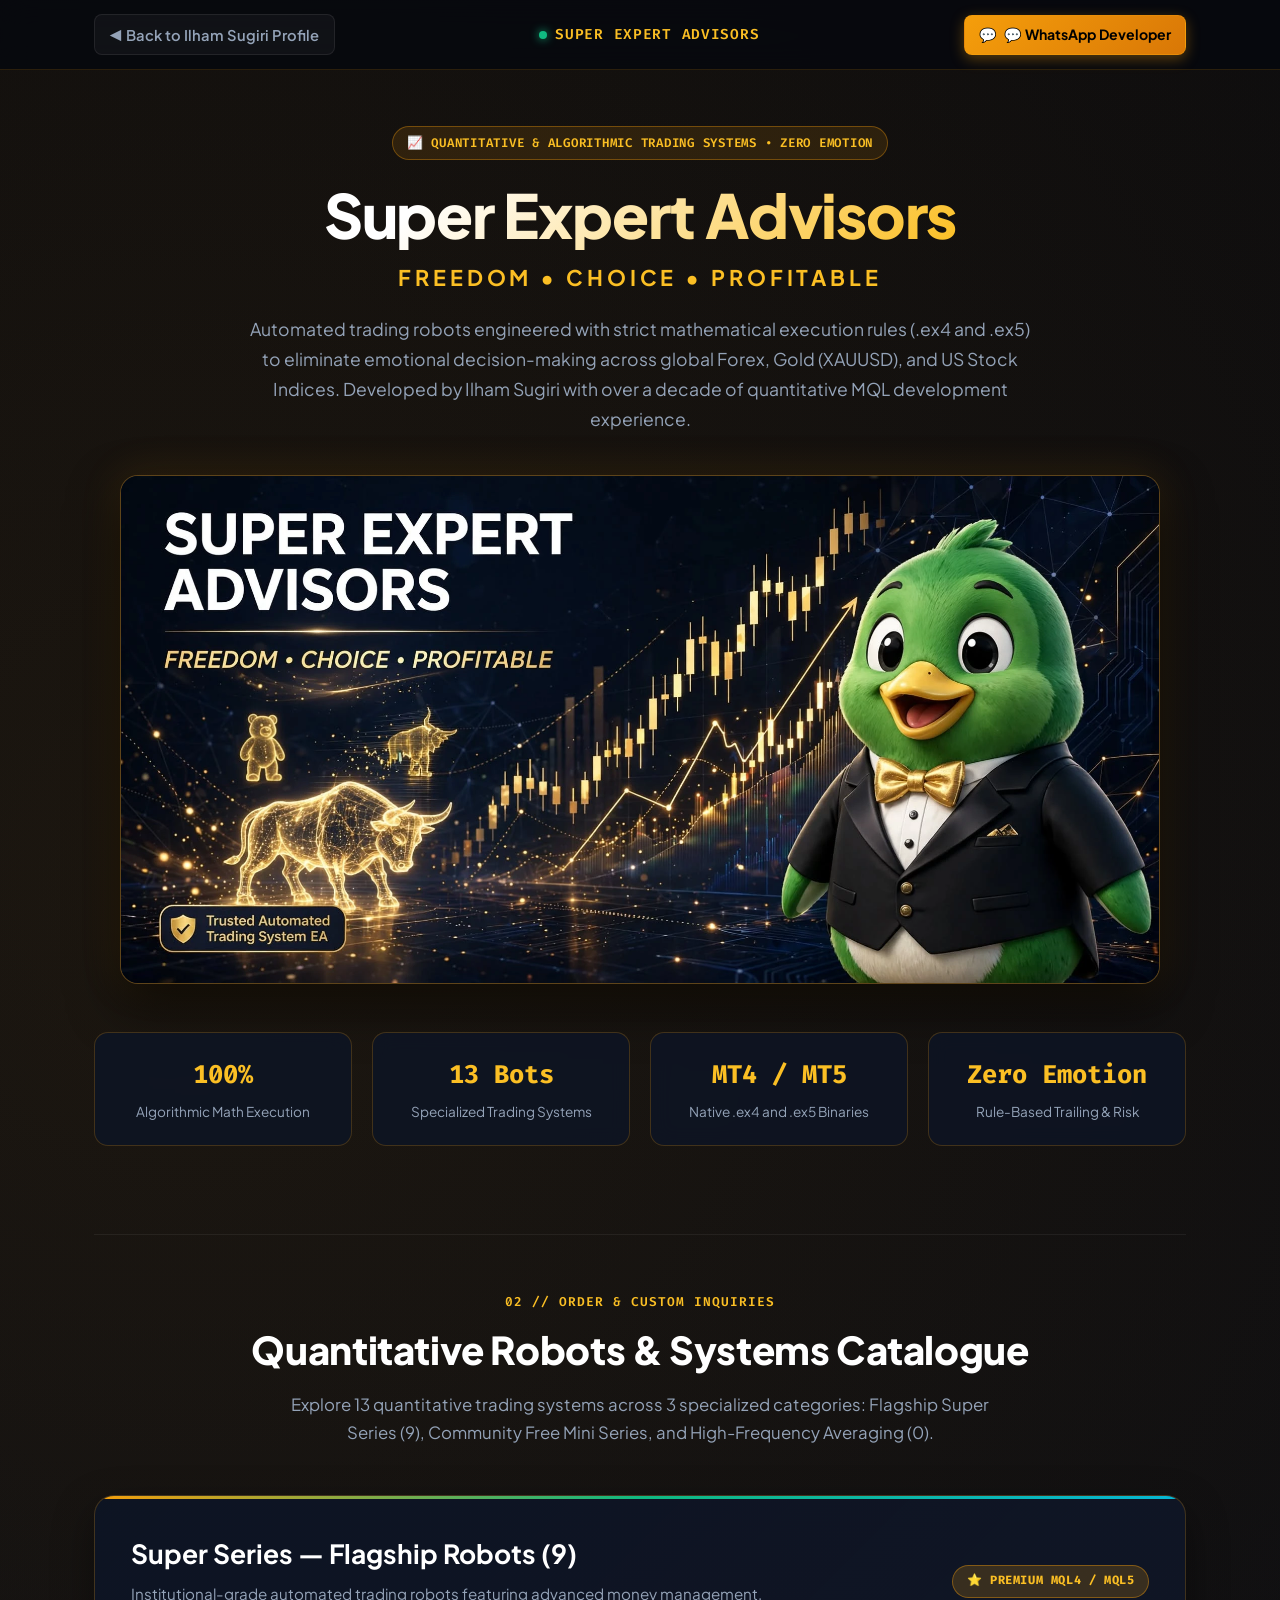
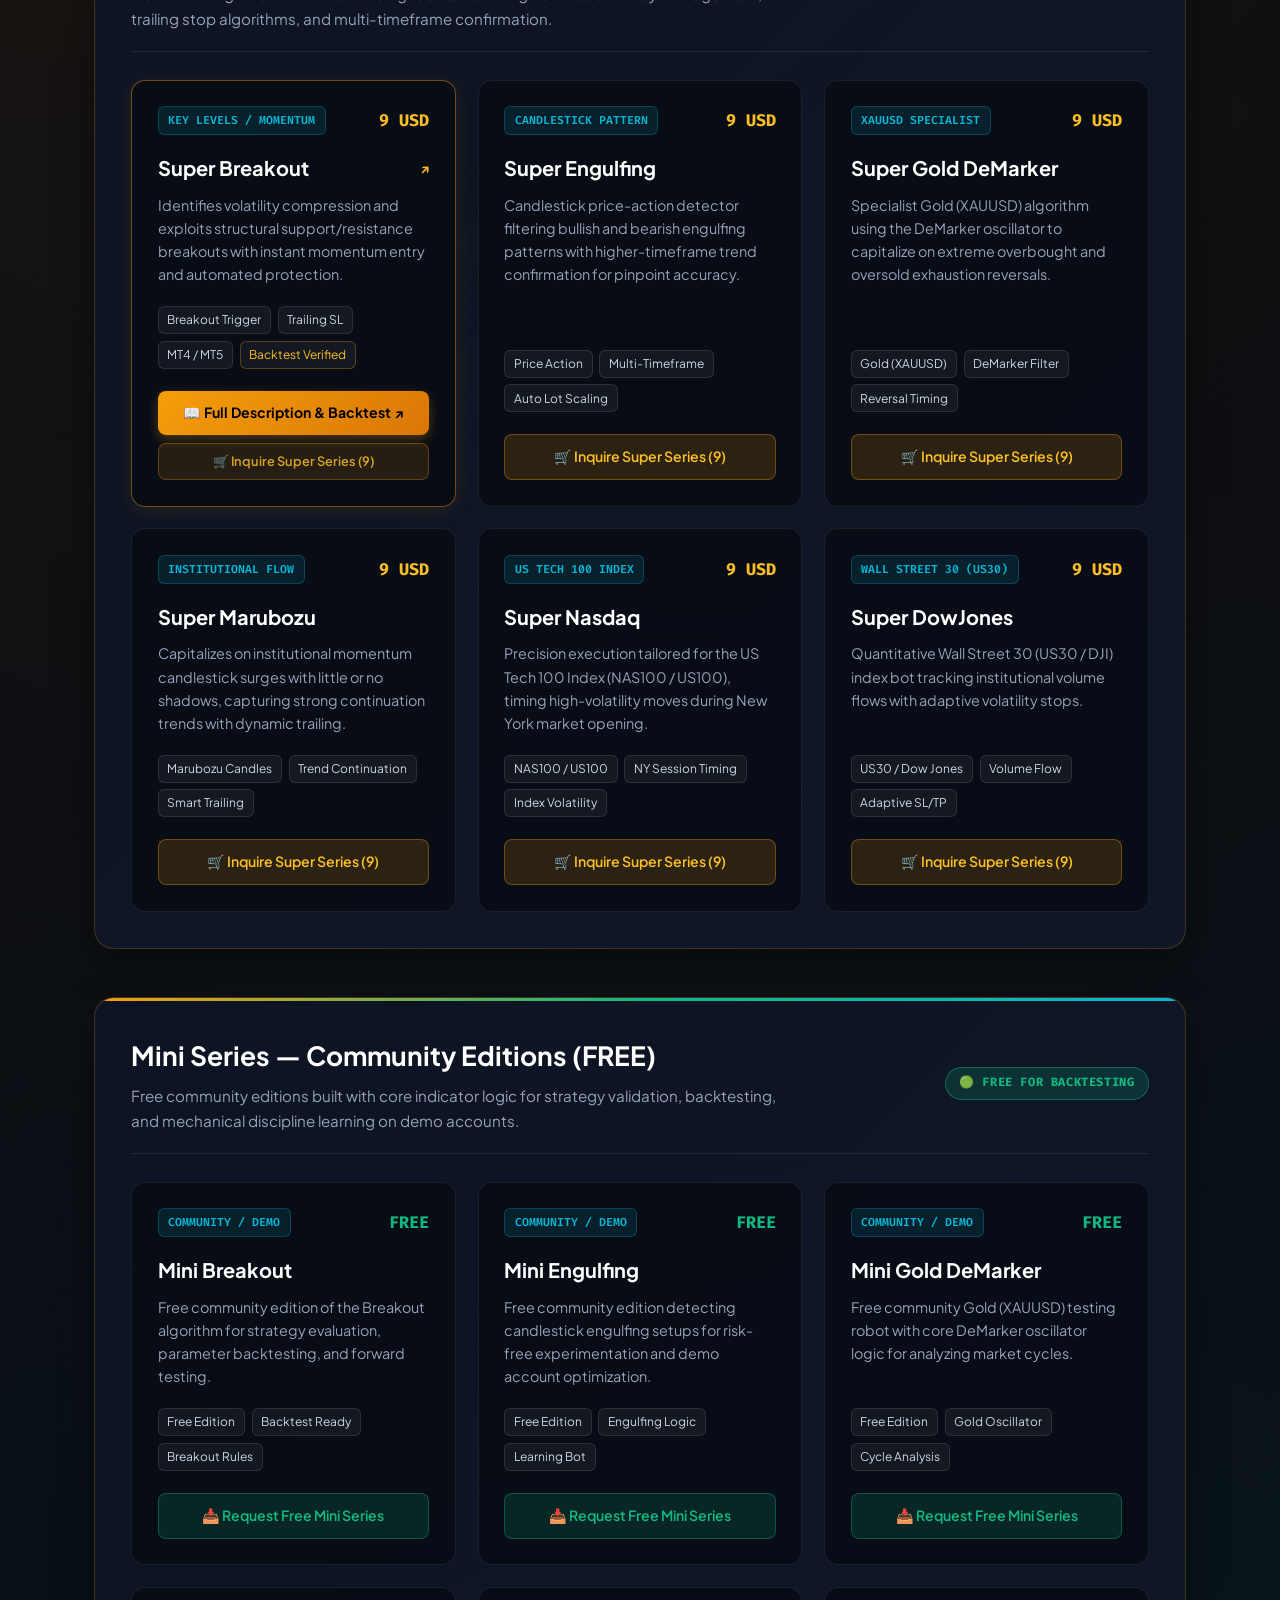
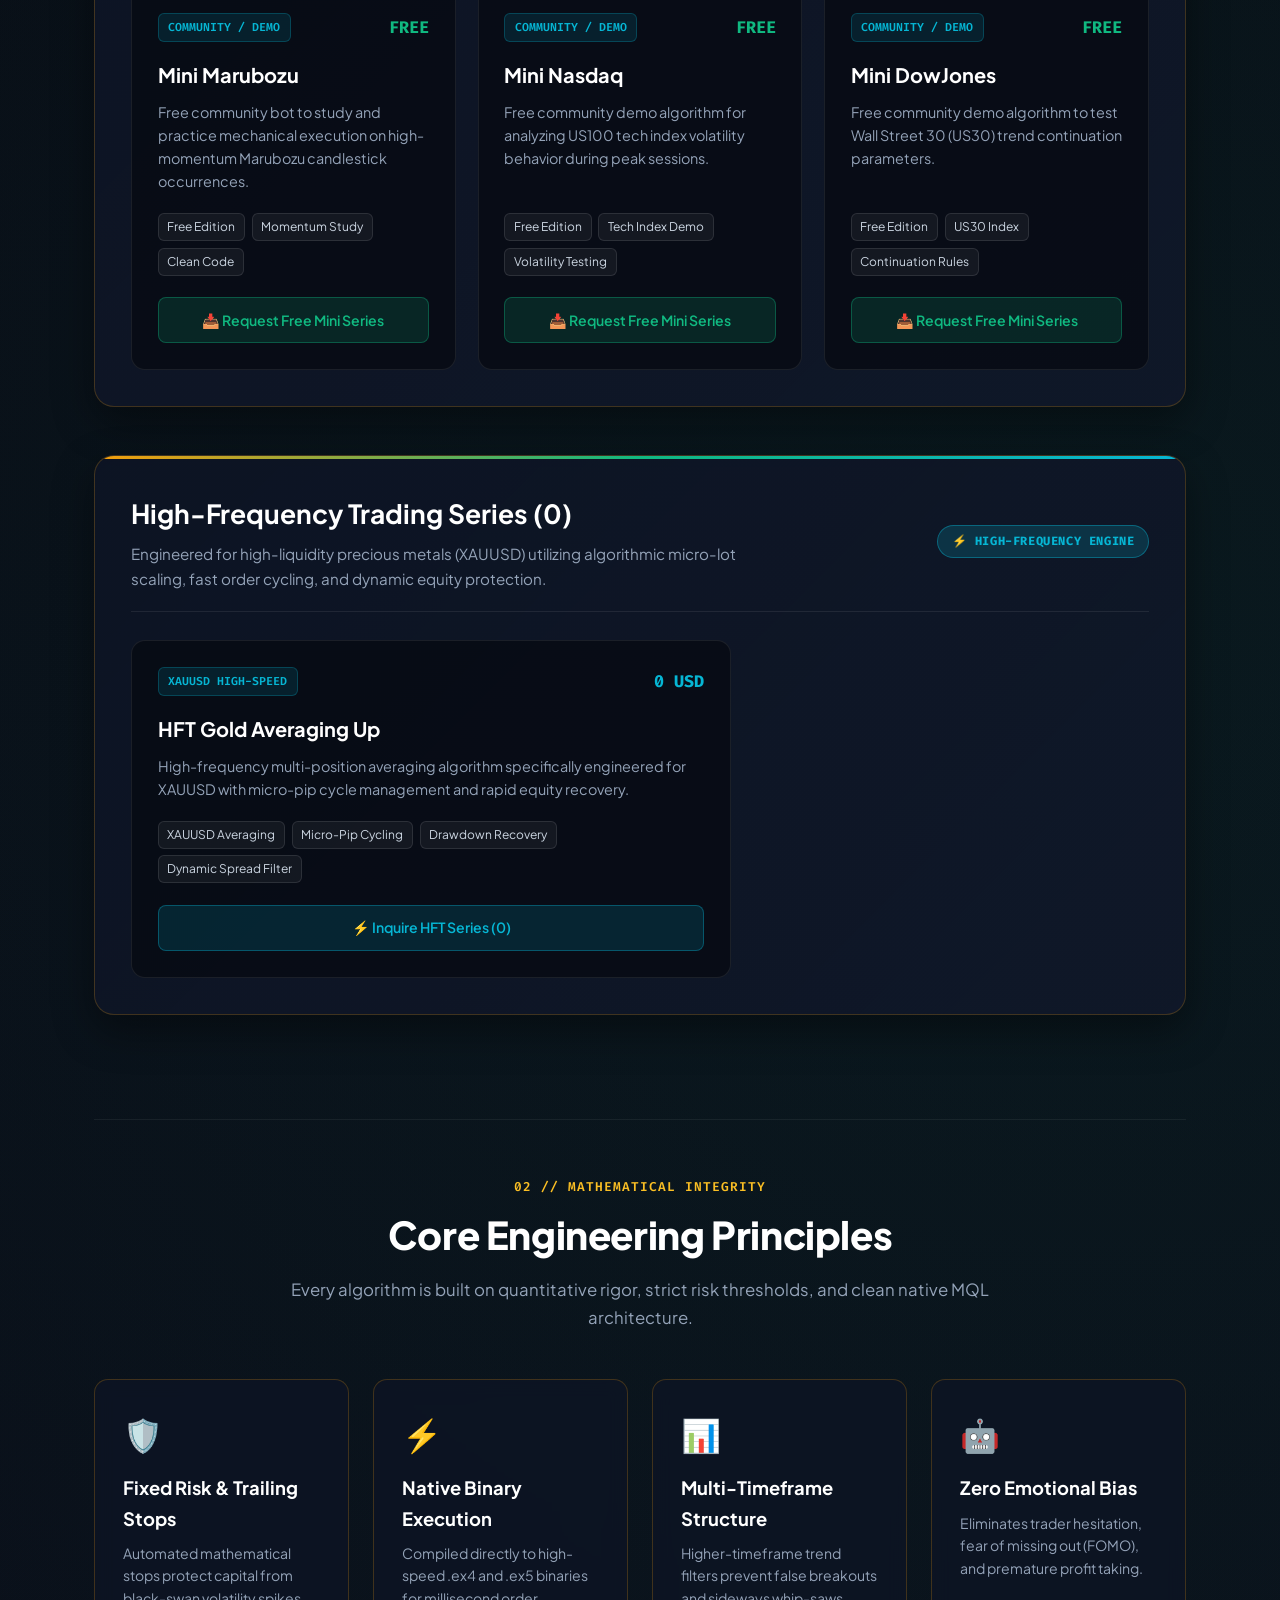
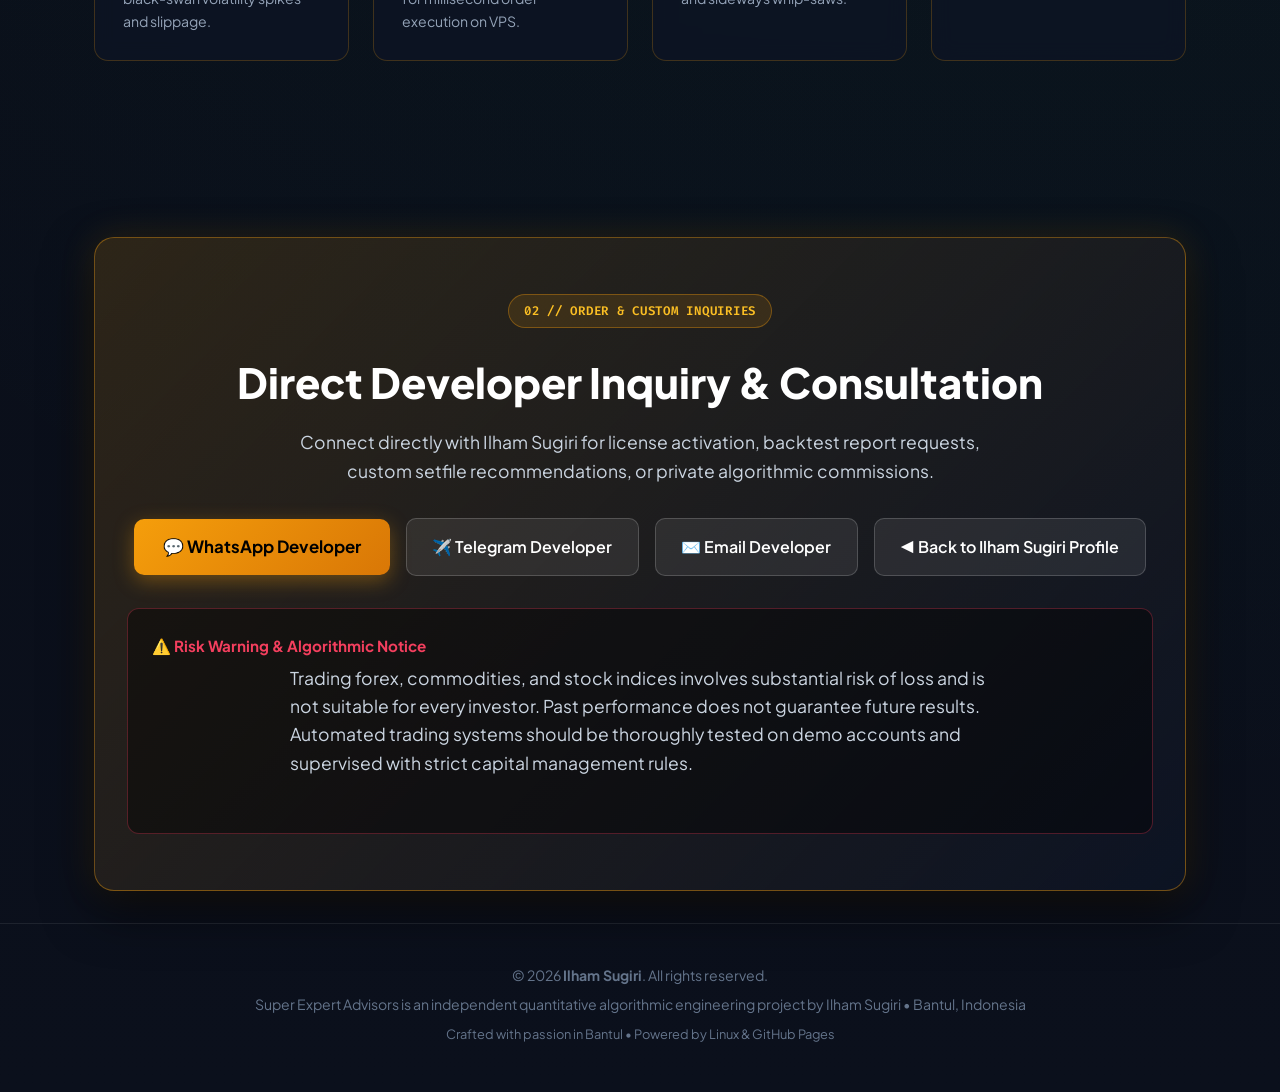
==== commit f7b1b0c8: "feat(ea): add dedicated detail window for Super Breakout with full strategy specs, EURGBP backtest c" ====
--- a/ea/index.html
+++ b/ea/index.html
@@ -835,13 +835,18 @@
 
                 <div class="products-grid">
                     <!-- Super Breakout -->
-                    <div class="product-card">
+                    <div class="product-card" style="border-color: rgba(245, 158, 11, 0.45); box-shadow: 0 4px 20px rgba(245, 158, 11, 0.1);">
                         <div>
                             <div class="product-top">
                                 <span class="product-tag">KEY LEVELS / MOMENTUM</span>
                                 <span class="product-price price-super" data-i18n="ea_price_super">$29 USD</span>
                             </div>
-                            <h4 class="product-name" data-i18n="prod_super_breakout_name">Super Breakout</h4>
+                            <h4 class="product-name">
+                                <a href="super-breakout/" target="_blank" style="color: inherit; text-decoration: none; display: flex; align-items: center; justify-content: space-between;">
+                                    <span data-i18n="prod_super_breakout_name">Super Breakout</span>
+                                    <span style="font-size: 0.85rem; color: var(--accent-gold);">↗</span>
+                                </a>
+                            </h4>
                             <p class="product-desc" data-i18n="prod_super_breakout_desc">
                                 Identifies volatility compression and exploits structural support/resistance breakouts with instant momentum entry and automated protection.
                             </p>
@@ -851,8 +856,16 @@
                                 <span class="p-pill">Breakout Trigger</span>
                                 <span class="p-pill">Trailing SL</span>
                                 <span class="p-pill">MT4 / MT5</span>
-                            </div>
-                            <a href="#inquiry" class="btn-card-action btn-action-super" data-i18n="ea_btn_order_super">🛒 Inquire Super Series ($29)</a>
+                                <span class="p-pill" style="color: var(--accent-gold); border-color: rgba(245, 158, 11, 0.3);">Backtest Verified</span>
+                            </div>
+                            <div style="display: flex; gap: 0.5rem; flex-direction: column;">
+                                <a href="super-breakout/" target="_blank" class="btn-card-action" style="background: linear-gradient(135deg, #f59e0b 0%, #d97706 100%); color: #000; font-weight: 700; box-shadow: 0 4px 12px rgba(245, 158, 11, 0.3);" data-i18n="ea_btn_detail_sb">
+                                    📖 Full Description & Backtest ↗
+                                </a>
+                                <a href="#inquiry" class="btn-card-action btn-action-super" style="padding: 0.45rem 1rem; font-size: 0.8rem; opacity: 0.85;" data-i18n="ea_btn_order_super">
+                                    🛒 Inquire Super Series ($29)
+                                </a>
+                            </div>
                         </div>
                     </div>
 
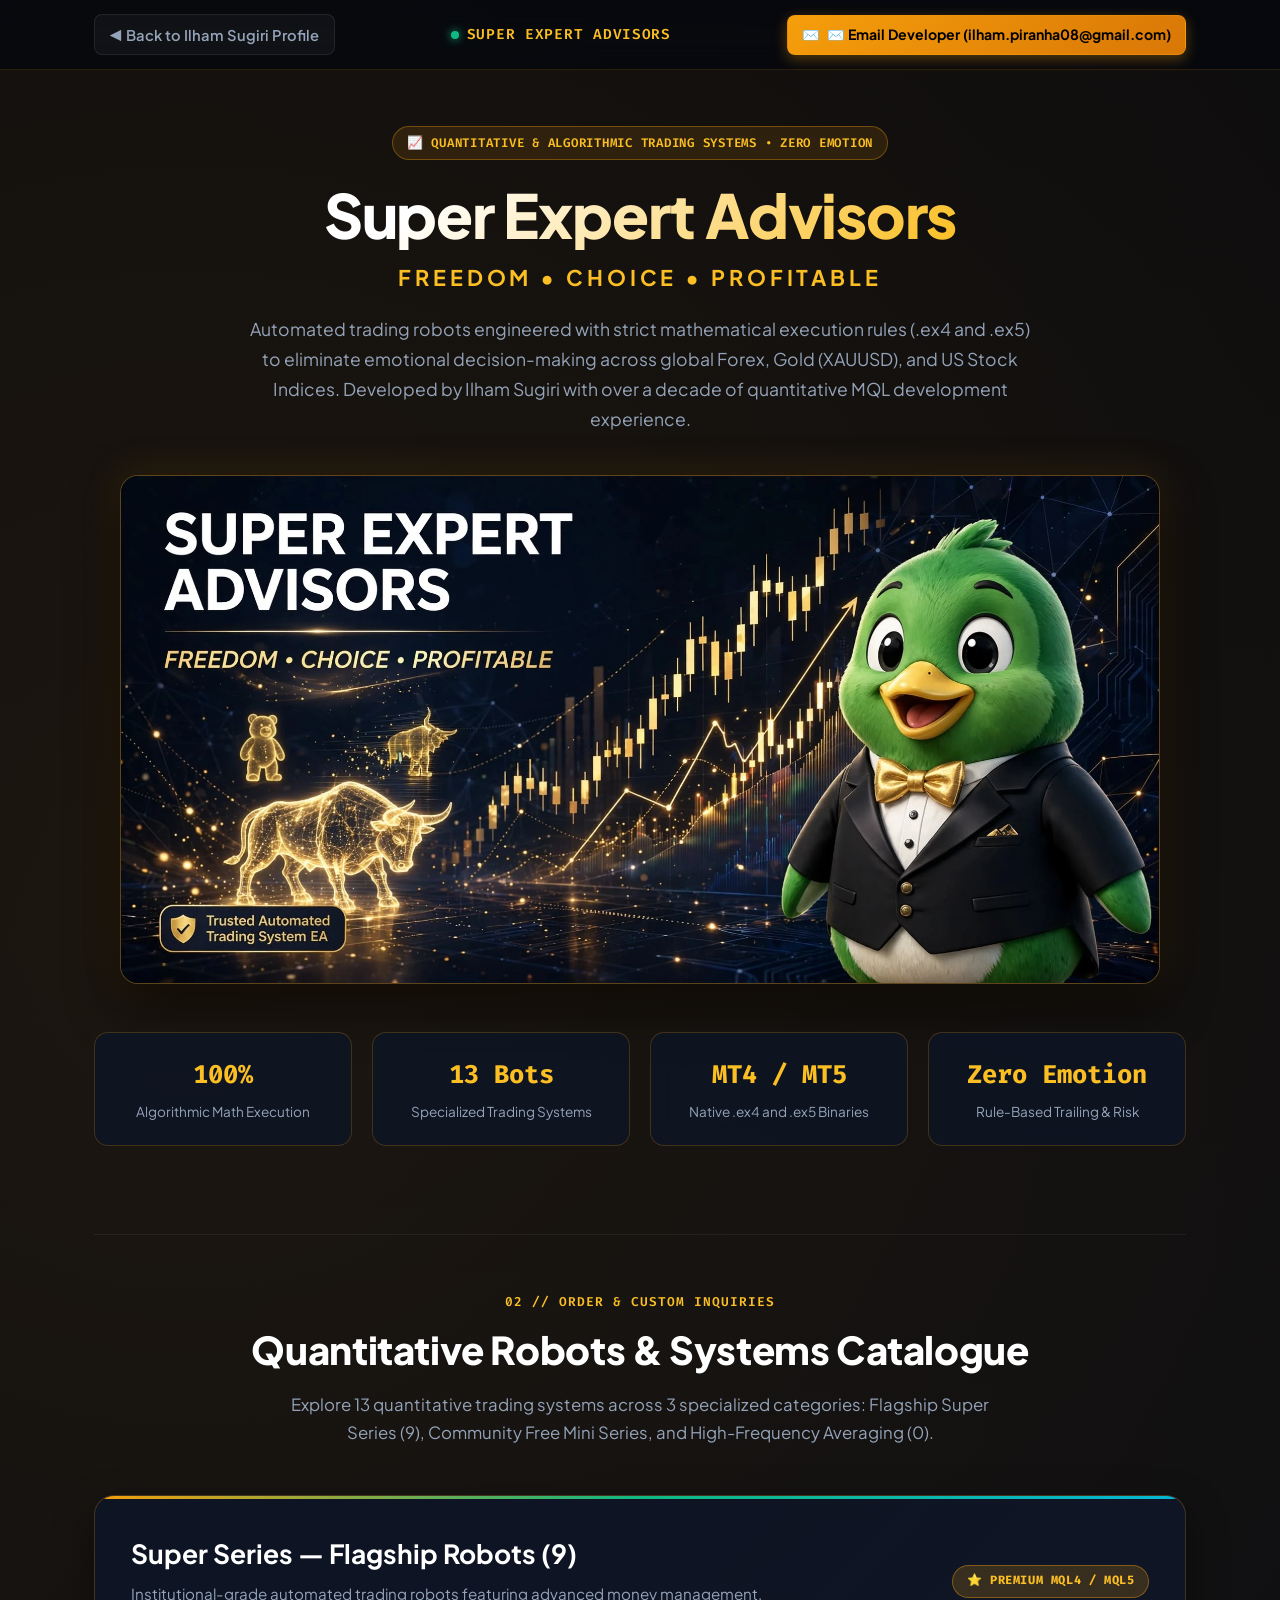
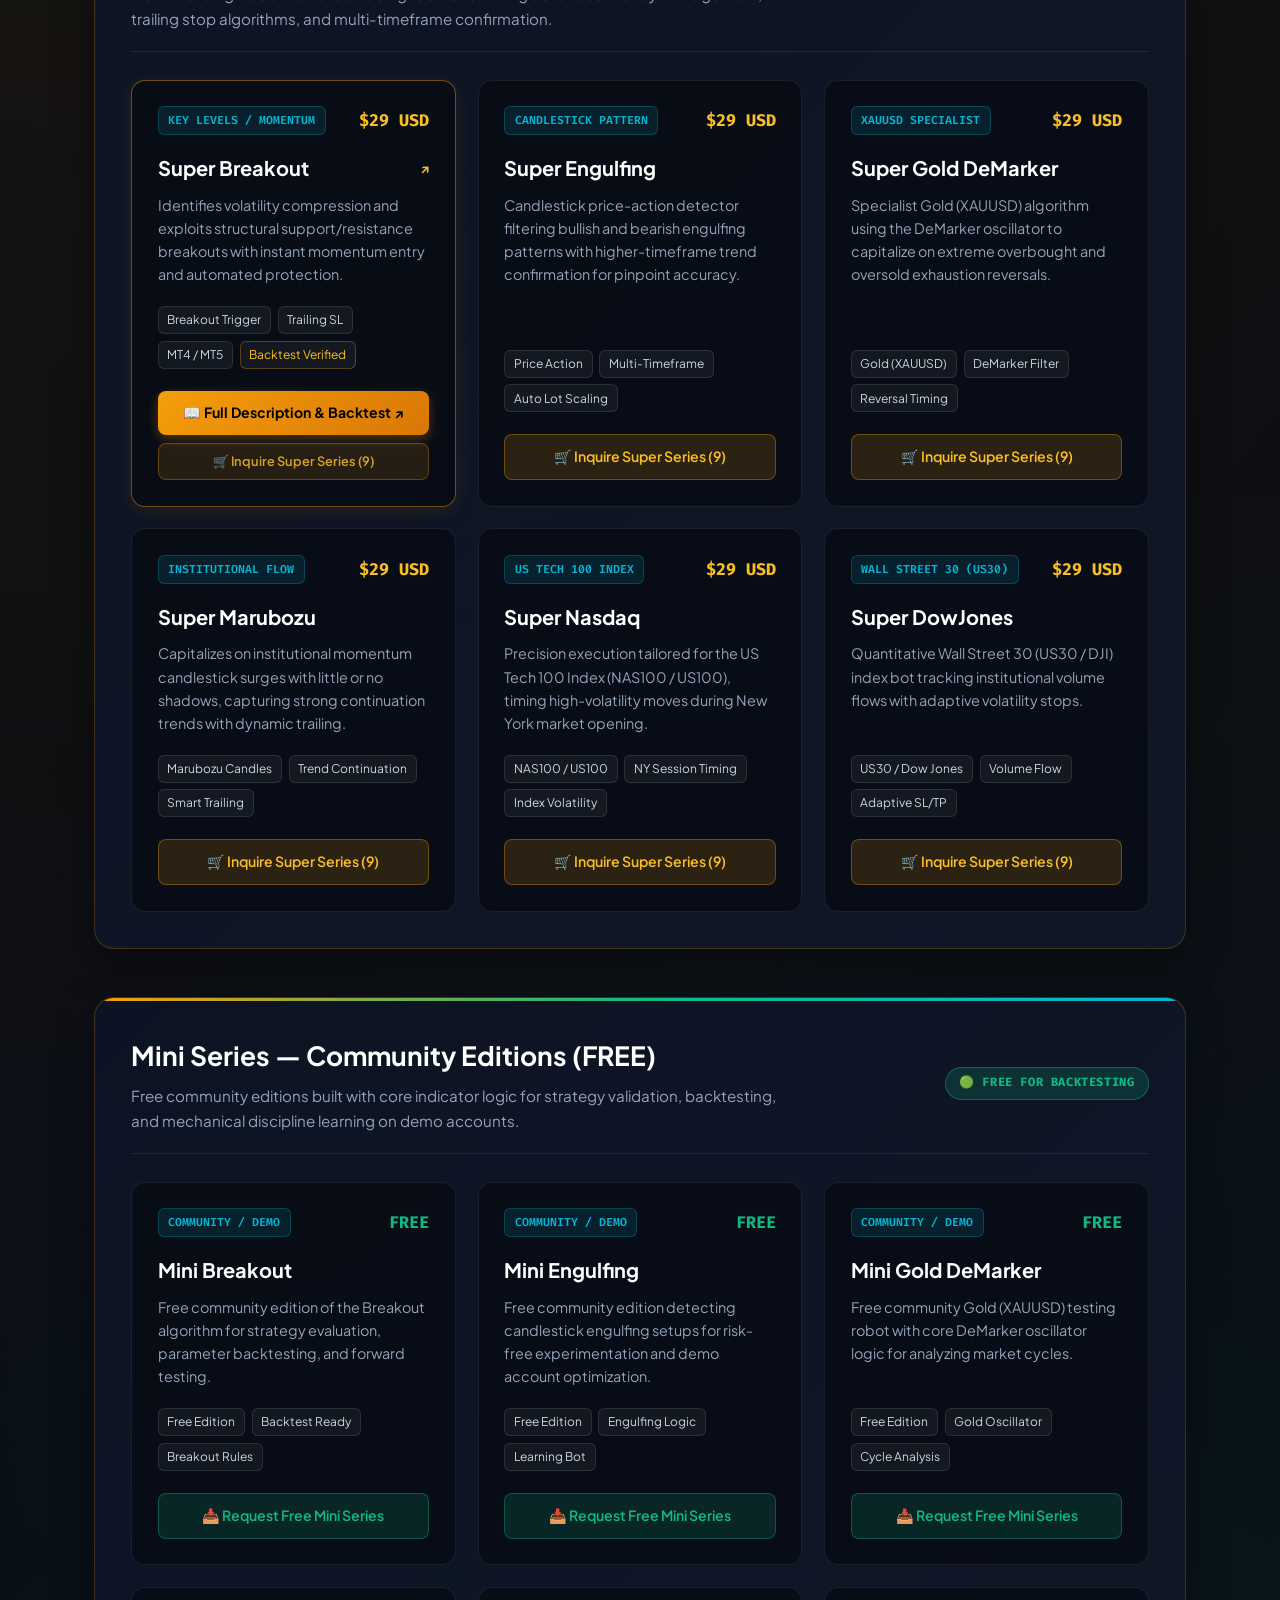
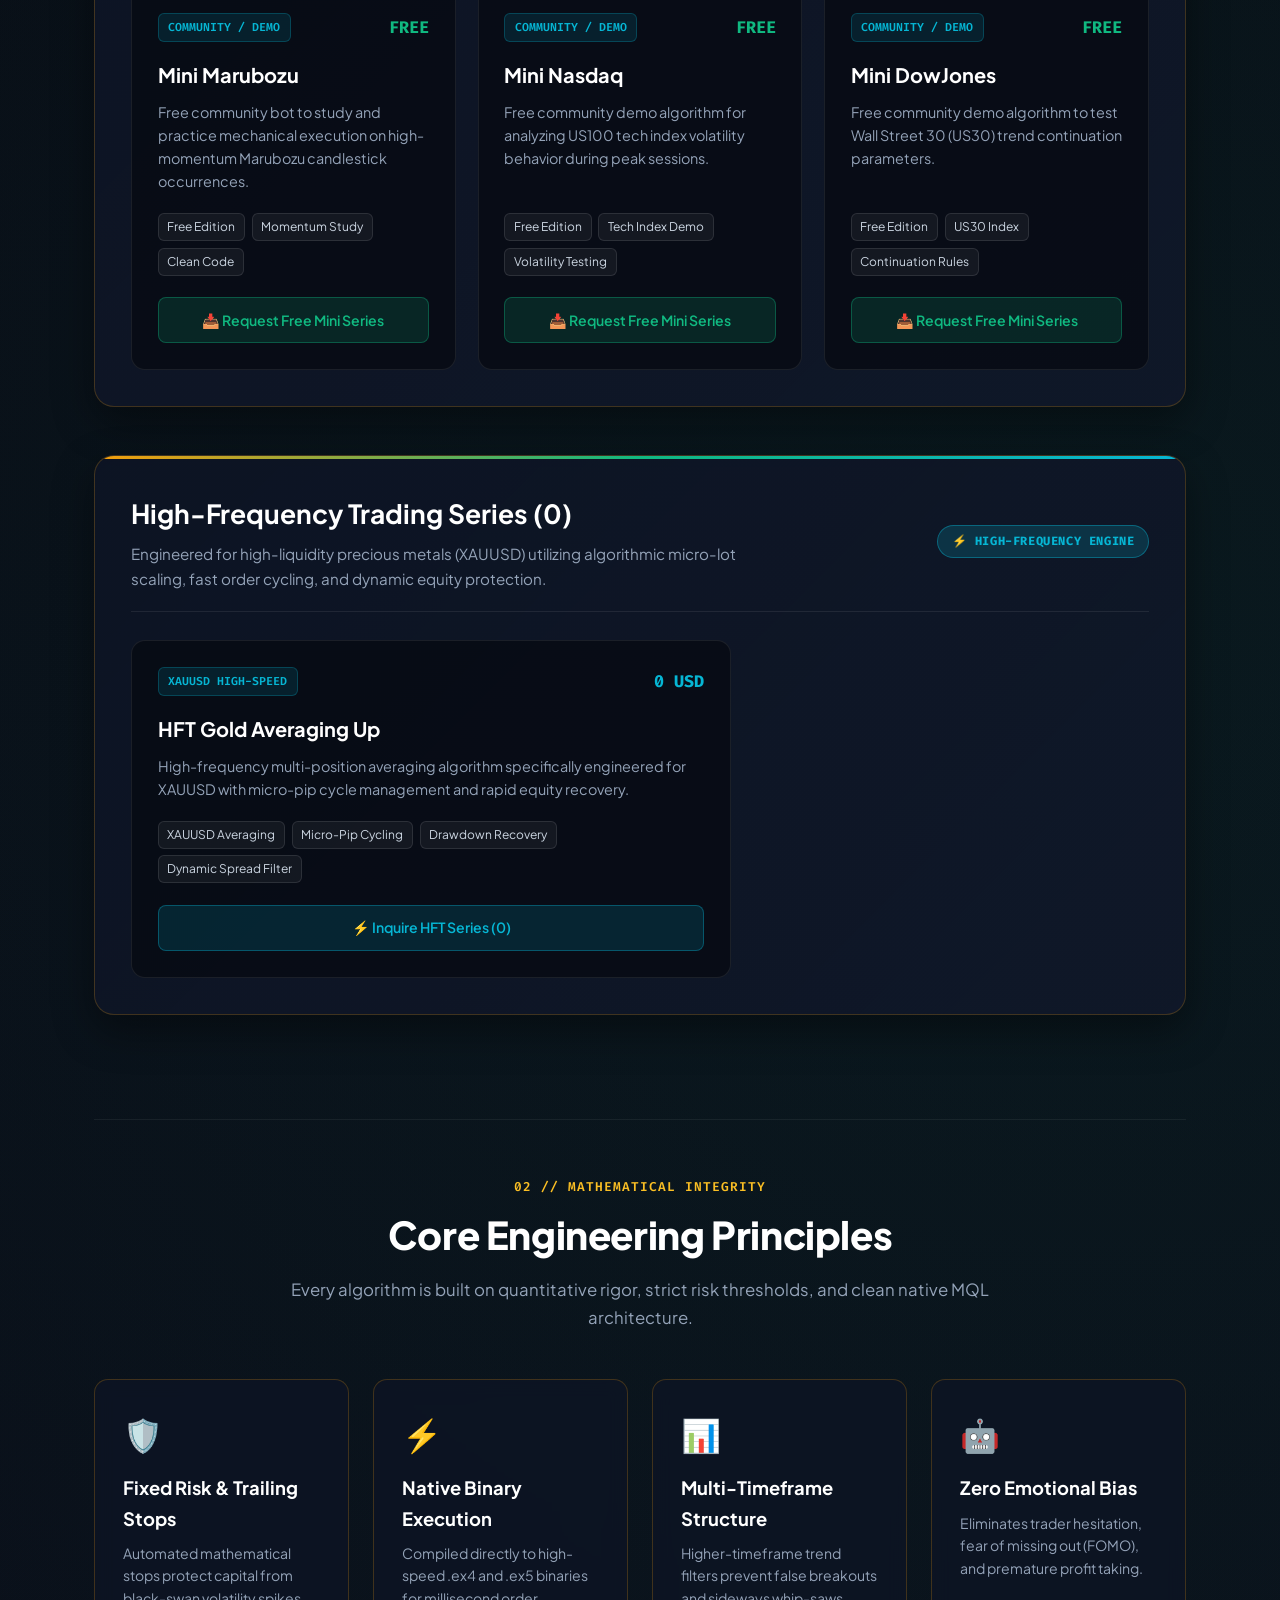
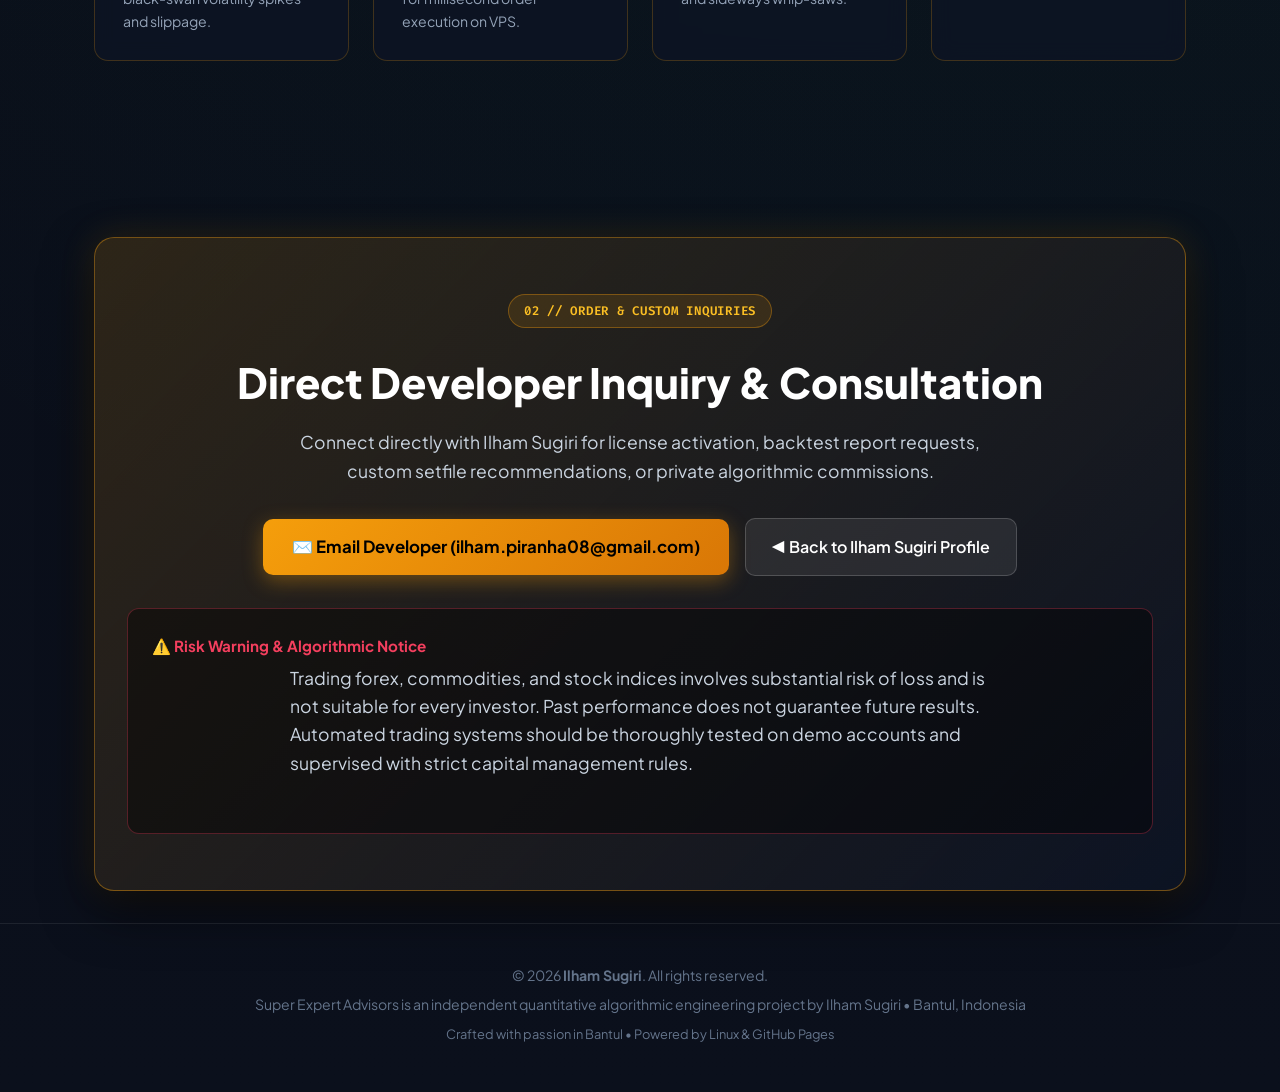
==== commit 9a5179cc: "refactor(contact): remove all WhatsApp and Telegram references, use direct email inquiries exclusive" ====
--- a/ea/index.html
+++ b/ea/index.html
@@ -766,8 +766,8 @@
                 </div>
 
                 <div class="nav-actions">
-                    <a href="#inquiry" class="btn-inquiry-nav">
-                        💬 <span data-i18n="ea_btn_whatsapp">Order / Chat</span>
+                    <a href="mailto:ilham.piranha08@gmail.com?subject=Super%20Expert%20Advisors%20Inquiry" class="btn-inquiry-nav">
+                        ✉️ <span data-i18n="ea_btn_email">Email Developer</span>
                     </a>
                 </div>
             </div>
@@ -1211,14 +1211,8 @@
             </p>
 
             <div class="order-buttons">
-                <a href="https://wa.me/?text=Hello%20Ilham,%20I%20am%20interested%20in%20Super%20Expert%20Advisors" target="_blank" rel="noopener noreferrer" class="btn-order-primary">
-                    <span data-i18n="ea_btn_whatsapp">💬 WhatsApp Developer</span>
-                </a>
-                <a href="https://t.me/share/url?url=https://ilhampiranha08-tech.github.io/superexpertadvisors/&text=Hello%20Ilham,%20I%20am%20interested%20in%20Super%20Expert%20Advisors" target="_blank" rel="noopener noreferrer" class="btn-order-secondary">
-                    <span data-i18n="ea_btn_telegram">✈️ Telegram Developer</span>
-                </a>
-                <a href="mailto:ilham.piranha08@gmail.com?subject=Super%20Expert%20Advisor%20Inquiry" class="btn-order-secondary">
-                    <span data-i18n="ea_btn_email">✉️ Email Developer</span>
+                <a href="mailto:ilham.piranha08@gmail.com?subject=Super%20Expert%20Advisors%20Inquiry" class="btn-order-primary">
+                    <span data-i18n="ea_btn_email">✉️ Email Developer (ilham.piranha08@gmail.com)</span>
                 </a>
                 <a href="../" class="btn-order-secondary">
                     <span data-i18n="ea_btn_back_home">◀ Back to Ilham Sugiri Profile</span>
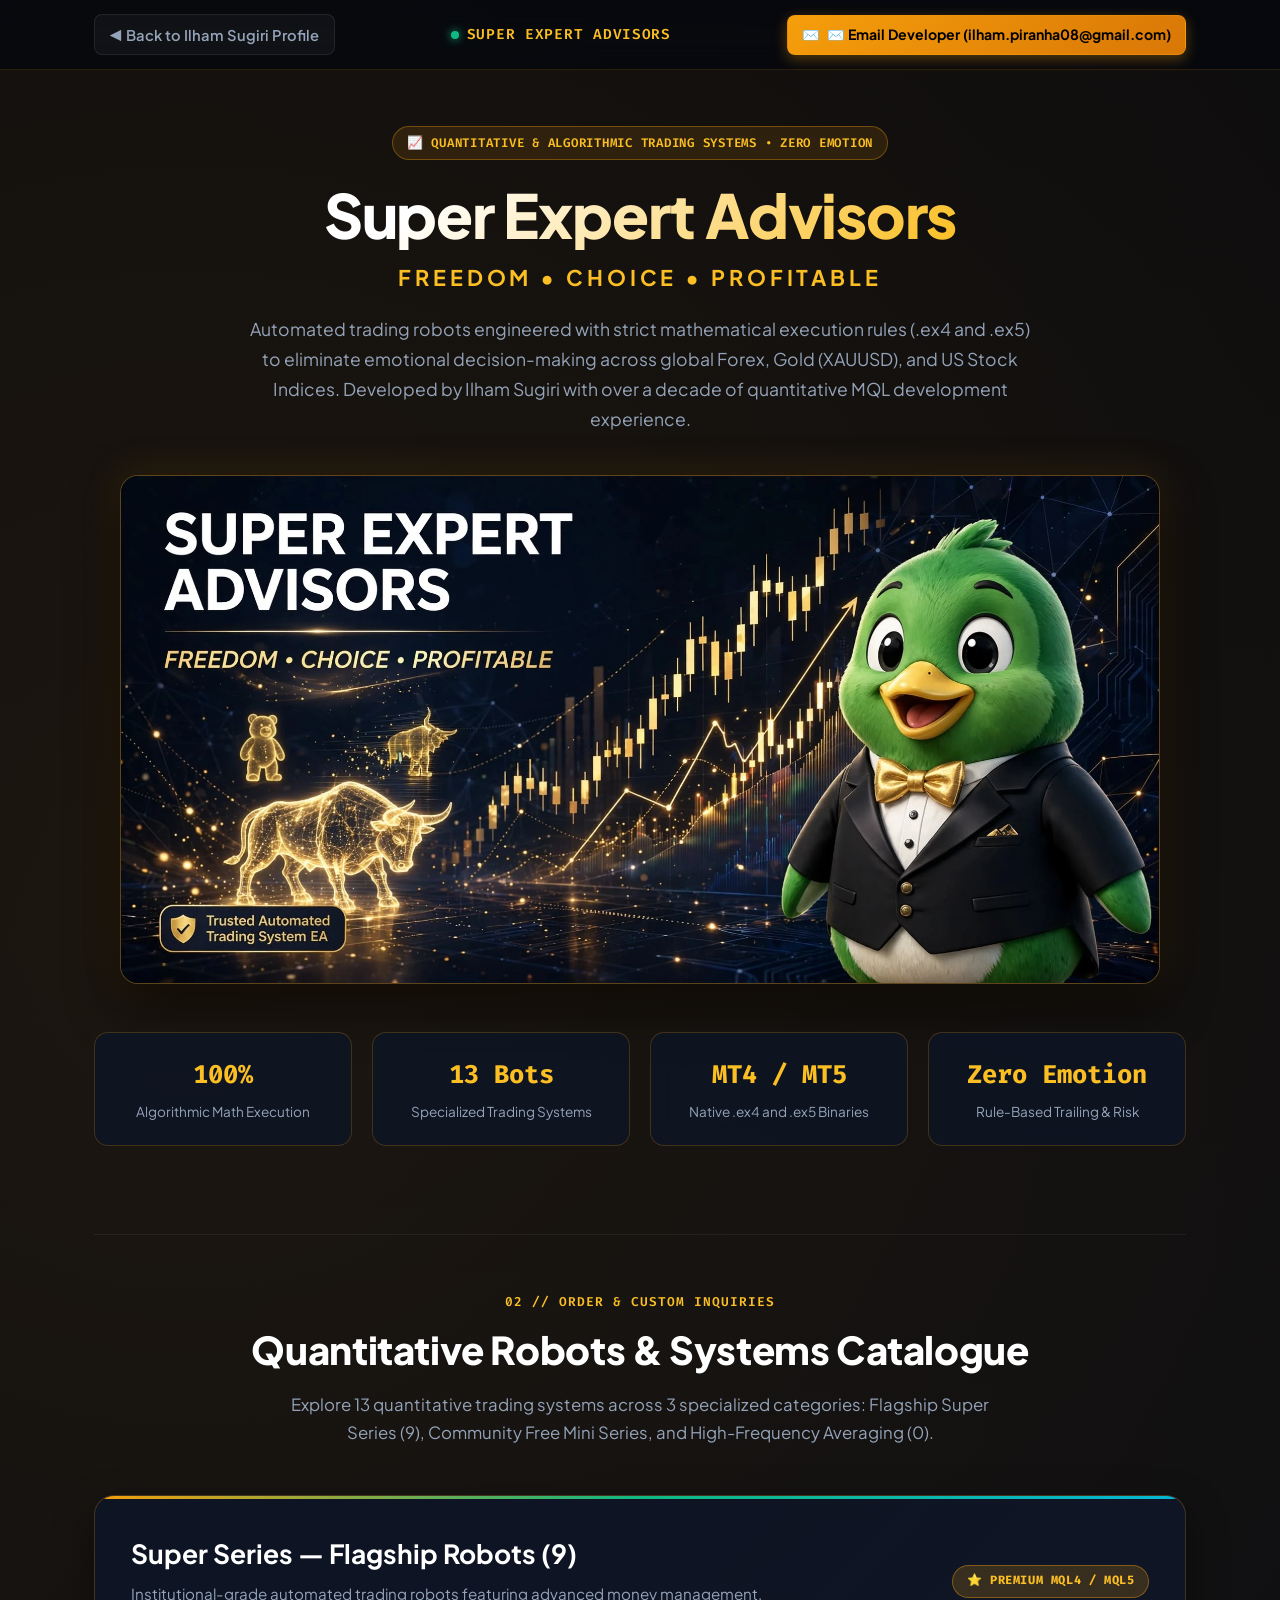
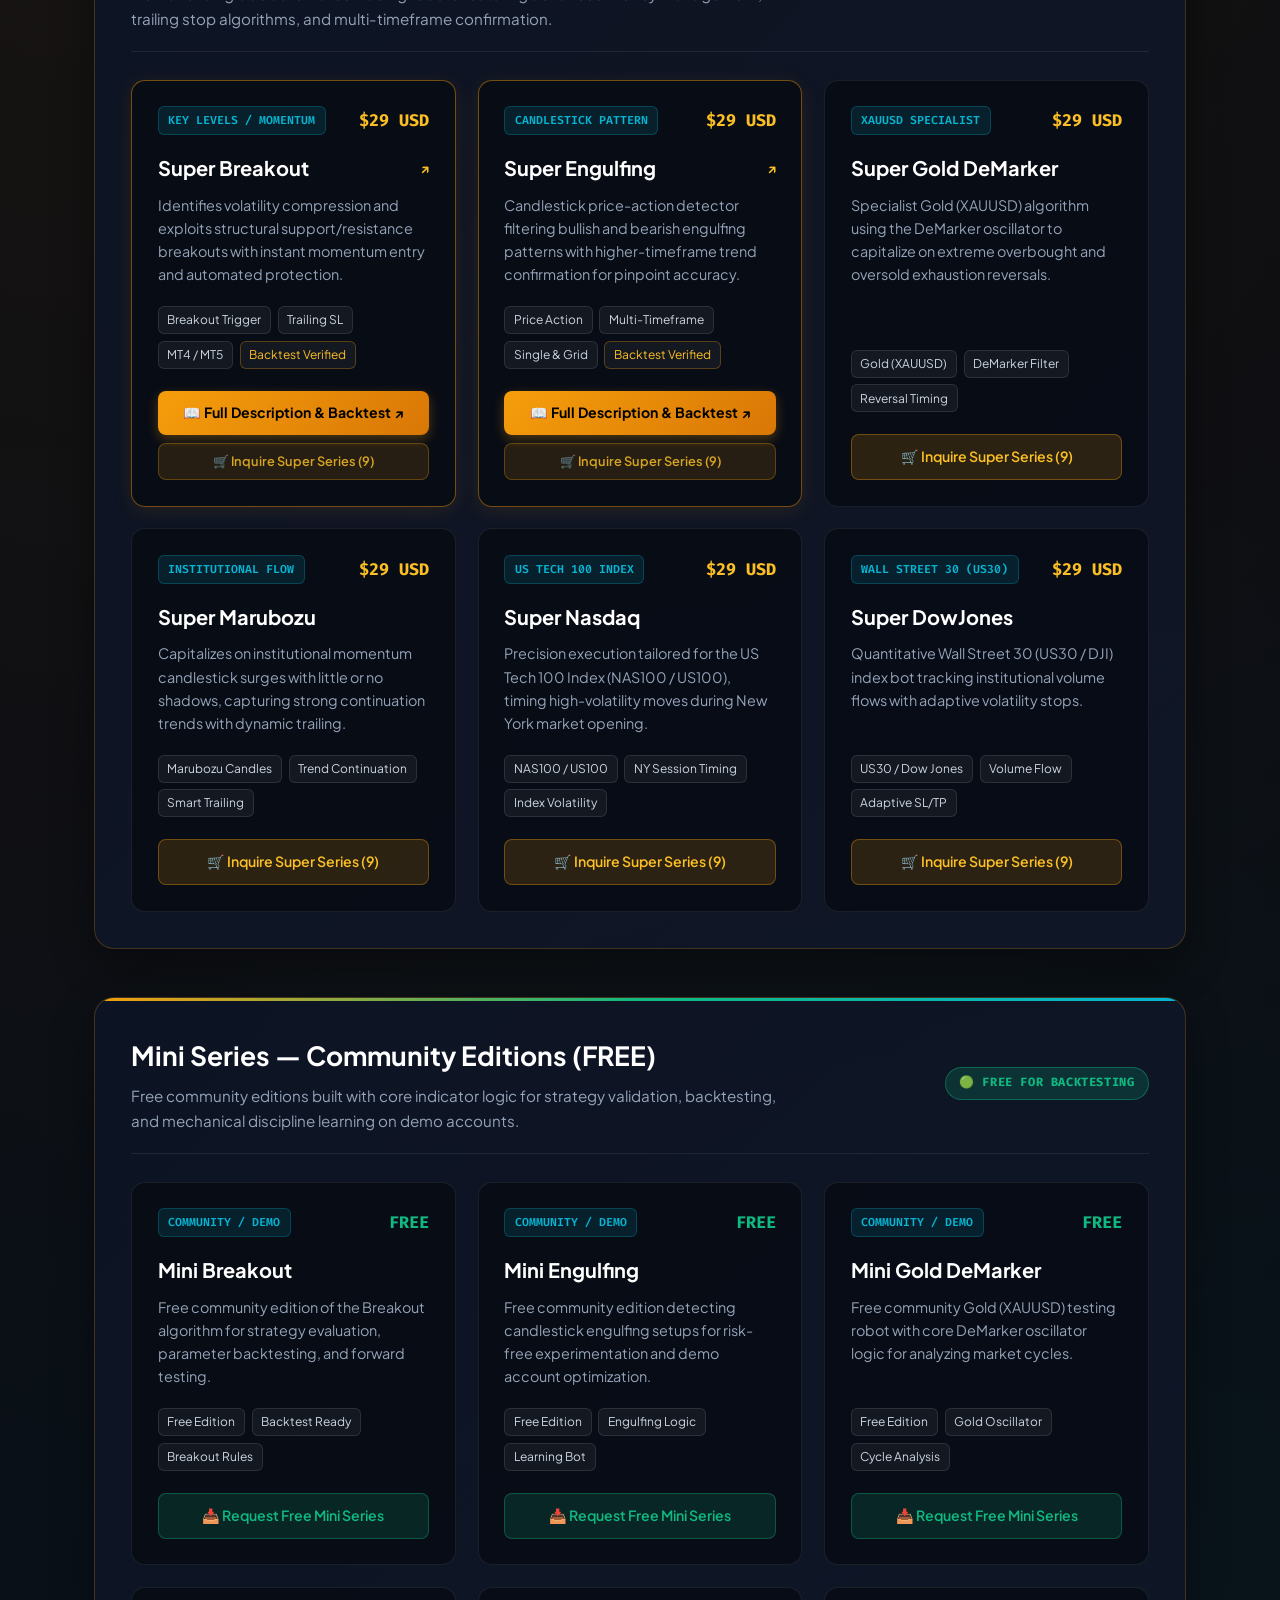
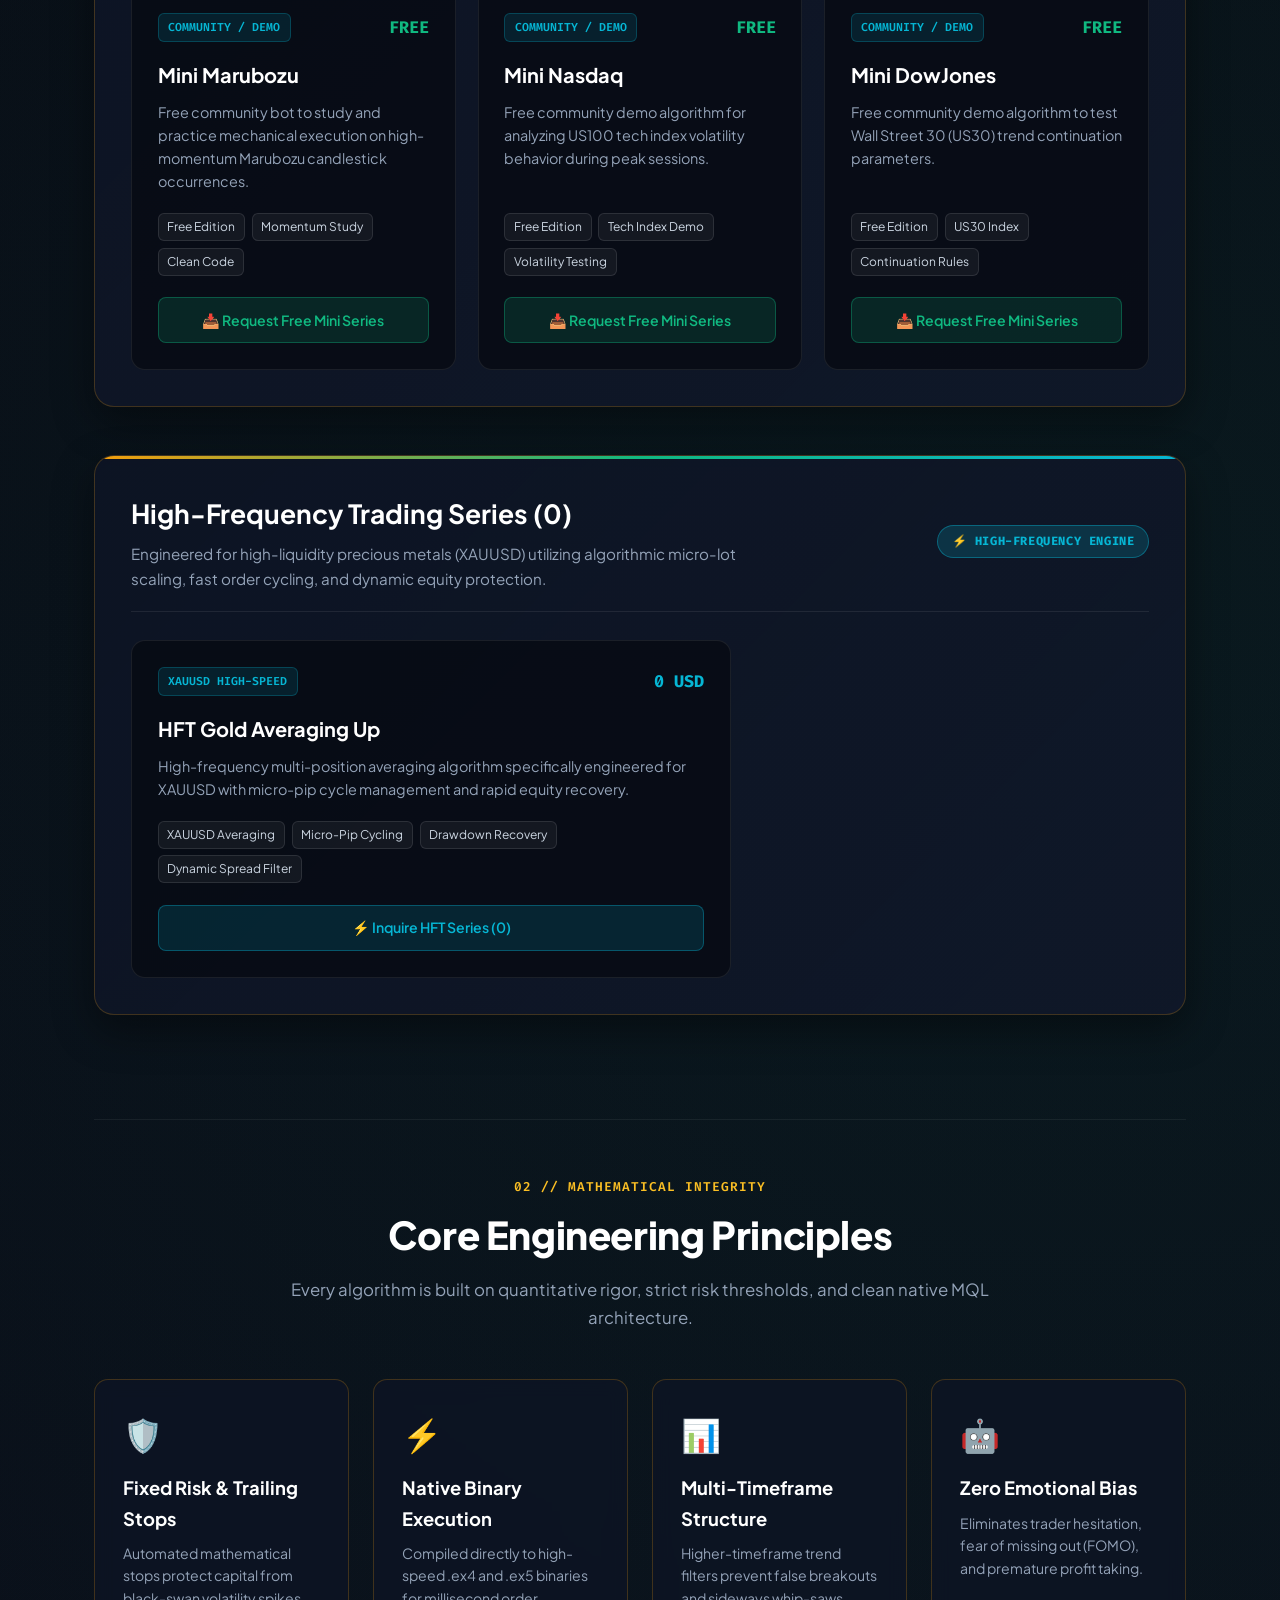
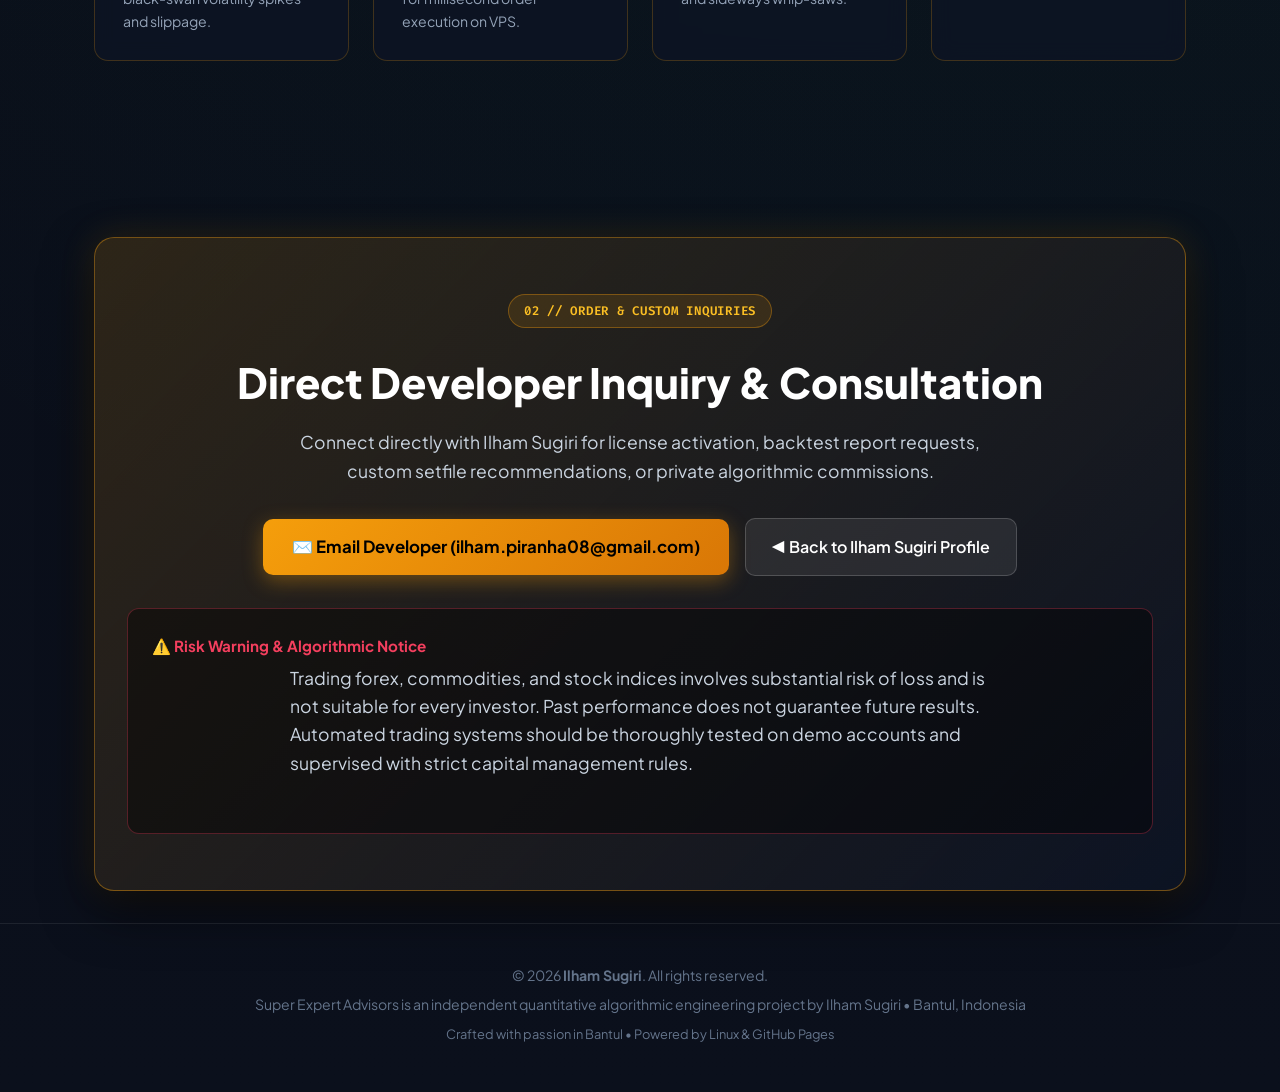
==== commit 8d4b228a: "feat(ea): add dedicated detail window for Super Engulfing with strategy specs, 2-year NZDUSD backtes" ====
--- a/ea/index.html
+++ b/ea/index.html
@@ -870,13 +870,18 @@
                     </div>
 
                     <!-- Super Engulfing -->
-                    <div class="product-card">
+                    <div class="product-card" style="border-color: rgba(245, 158, 11, 0.45); box-shadow: 0 4px 20px rgba(245, 158, 11, 0.1);">
                         <div>
                             <div class="product-top">
                                 <span class="product-tag">CANDLESTICK PATTERN</span>
                                 <span class="product-price price-super" data-i18n="ea_price_super">$29 USD</span>
                             </div>
-                            <h4 class="product-name" data-i18n="prod_super_engulfing_name">Super Engulfing</h4>
+                            <h4 class="product-name">
+                                <a href="super-engulfing/" target="_blank" style="color: inherit; text-decoration: none; display: flex; align-items: center; justify-content: space-between;">
+                                    <span data-i18n="prod_super_engulfing_name">Super Engulfing</span>
+                                    <span style="font-size: 0.85rem; color: var(--accent-gold);">↗</span>
+                                </a>
+                            </h4>
                             <p class="product-desc" data-i18n="prod_super_engulfing_desc">
                                 Candlestick price-action detector filtering bullish and bearish engulfing patterns with higher-timeframe trend confirmation for pinpoint accuracy.
                             </p>
@@ -885,9 +890,17 @@
                             <div class="product-features">
                                 <span class="p-pill">Price Action</span>
                                 <span class="p-pill">Multi-Timeframe</span>
-                                <span class="p-pill">Auto Lot Scaling</span>
-                            </div>
-                            <a href="#inquiry" class="btn-card-action btn-action-super" data-i18n="ea_btn_order_super">🛒 Inquire Super Series ($29)</a>
+                                <span class="p-pill">Single & Grid</span>
+                                <span class="p-pill" style="color: var(--accent-gold); border-color: rgba(245, 158, 11, 0.3);">Backtest Verified</span>
+                            </div>
+                            <div style="display: flex; gap: 0.5rem; flex-direction: column;">
+                                <a href="super-engulfing/" target="_blank" class="btn-card-action" style="background: linear-gradient(135deg, #f59e0b 0%, #d97706 100%); color: #000; font-weight: 700; box-shadow: 0 4px 12px rgba(245, 158, 11, 0.3);" data-i18n="ea_btn_detail_se">
+                                    📖 Full Description & Backtest ↗
+                                </a>
+                                <a href="#inquiry" class="btn-card-action btn-action-super" style="padding: 0.45rem 1rem; font-size: 0.8rem; opacity: 0.85;" data-i18n="ea_btn_order_super">
+                                    🛒 Inquire Super Series ($29)
+                                </a>
+                            </div>
                         </div>
                     </div>
 
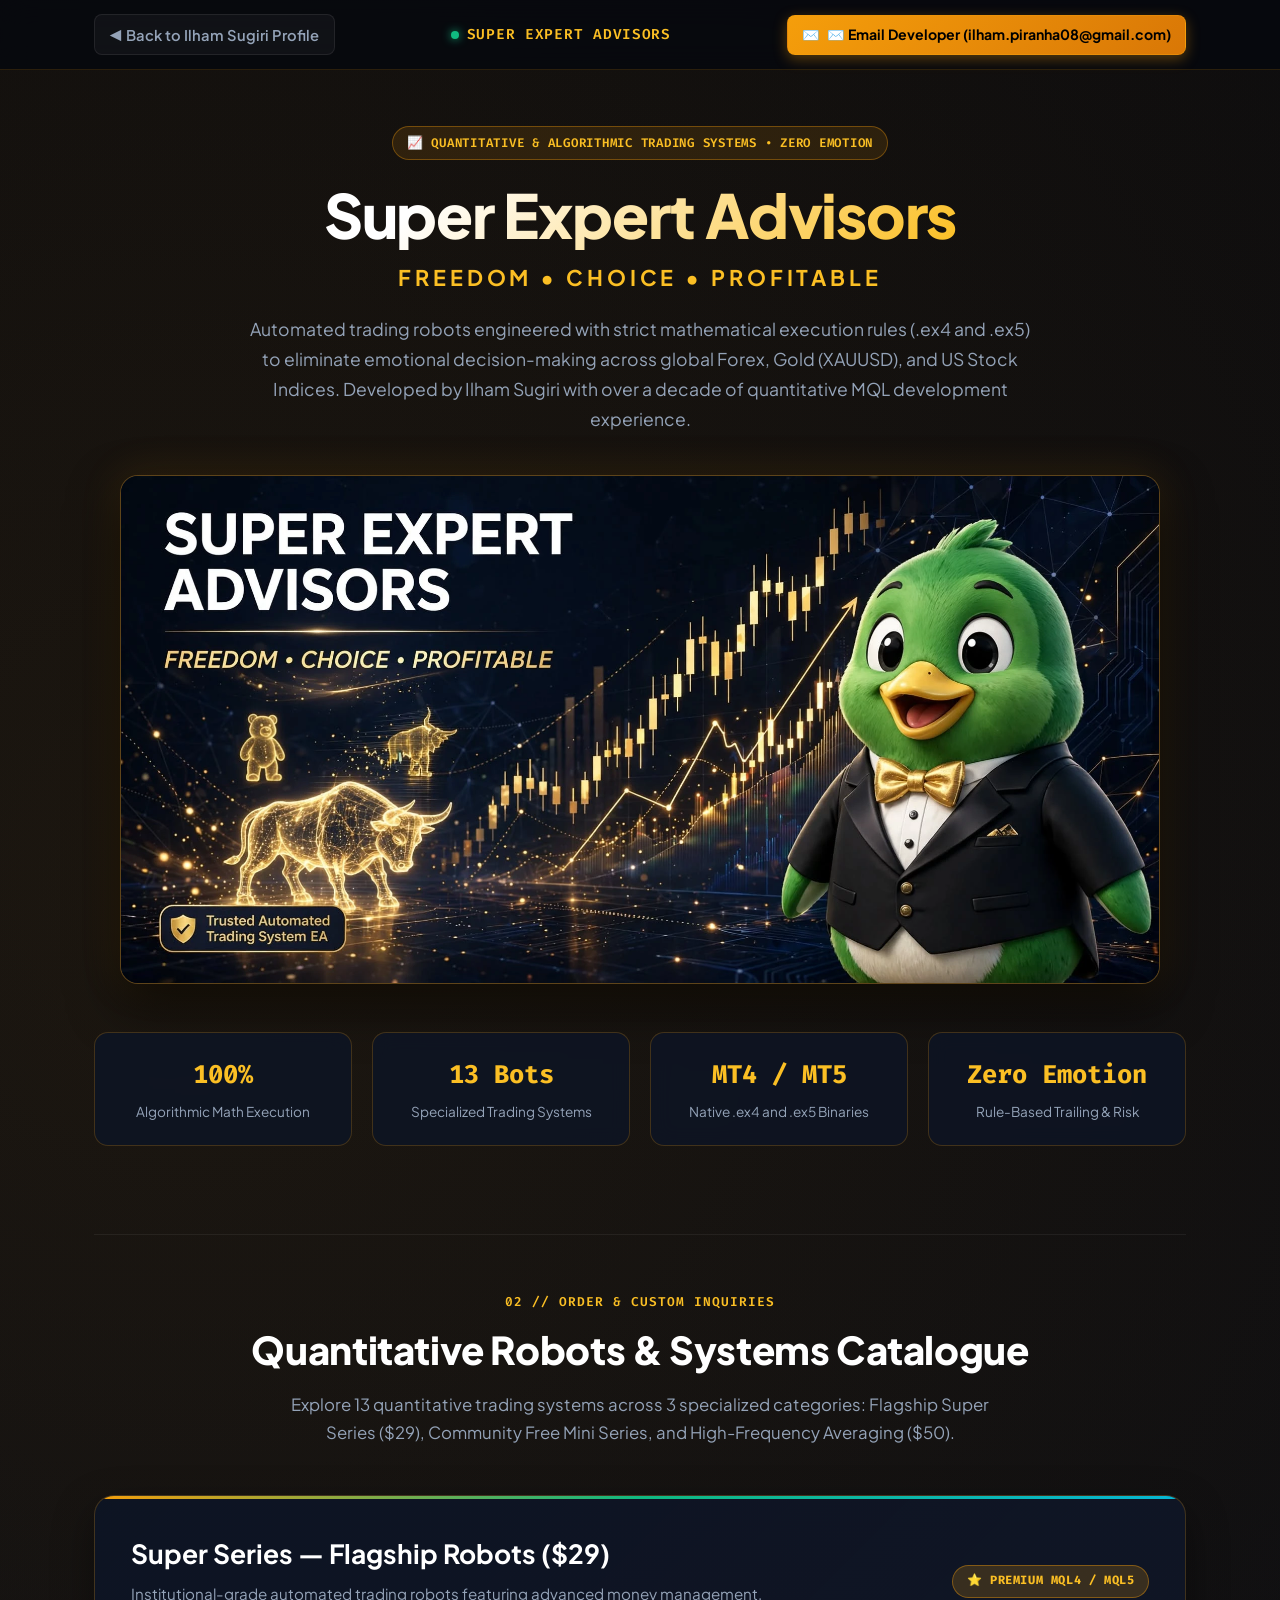
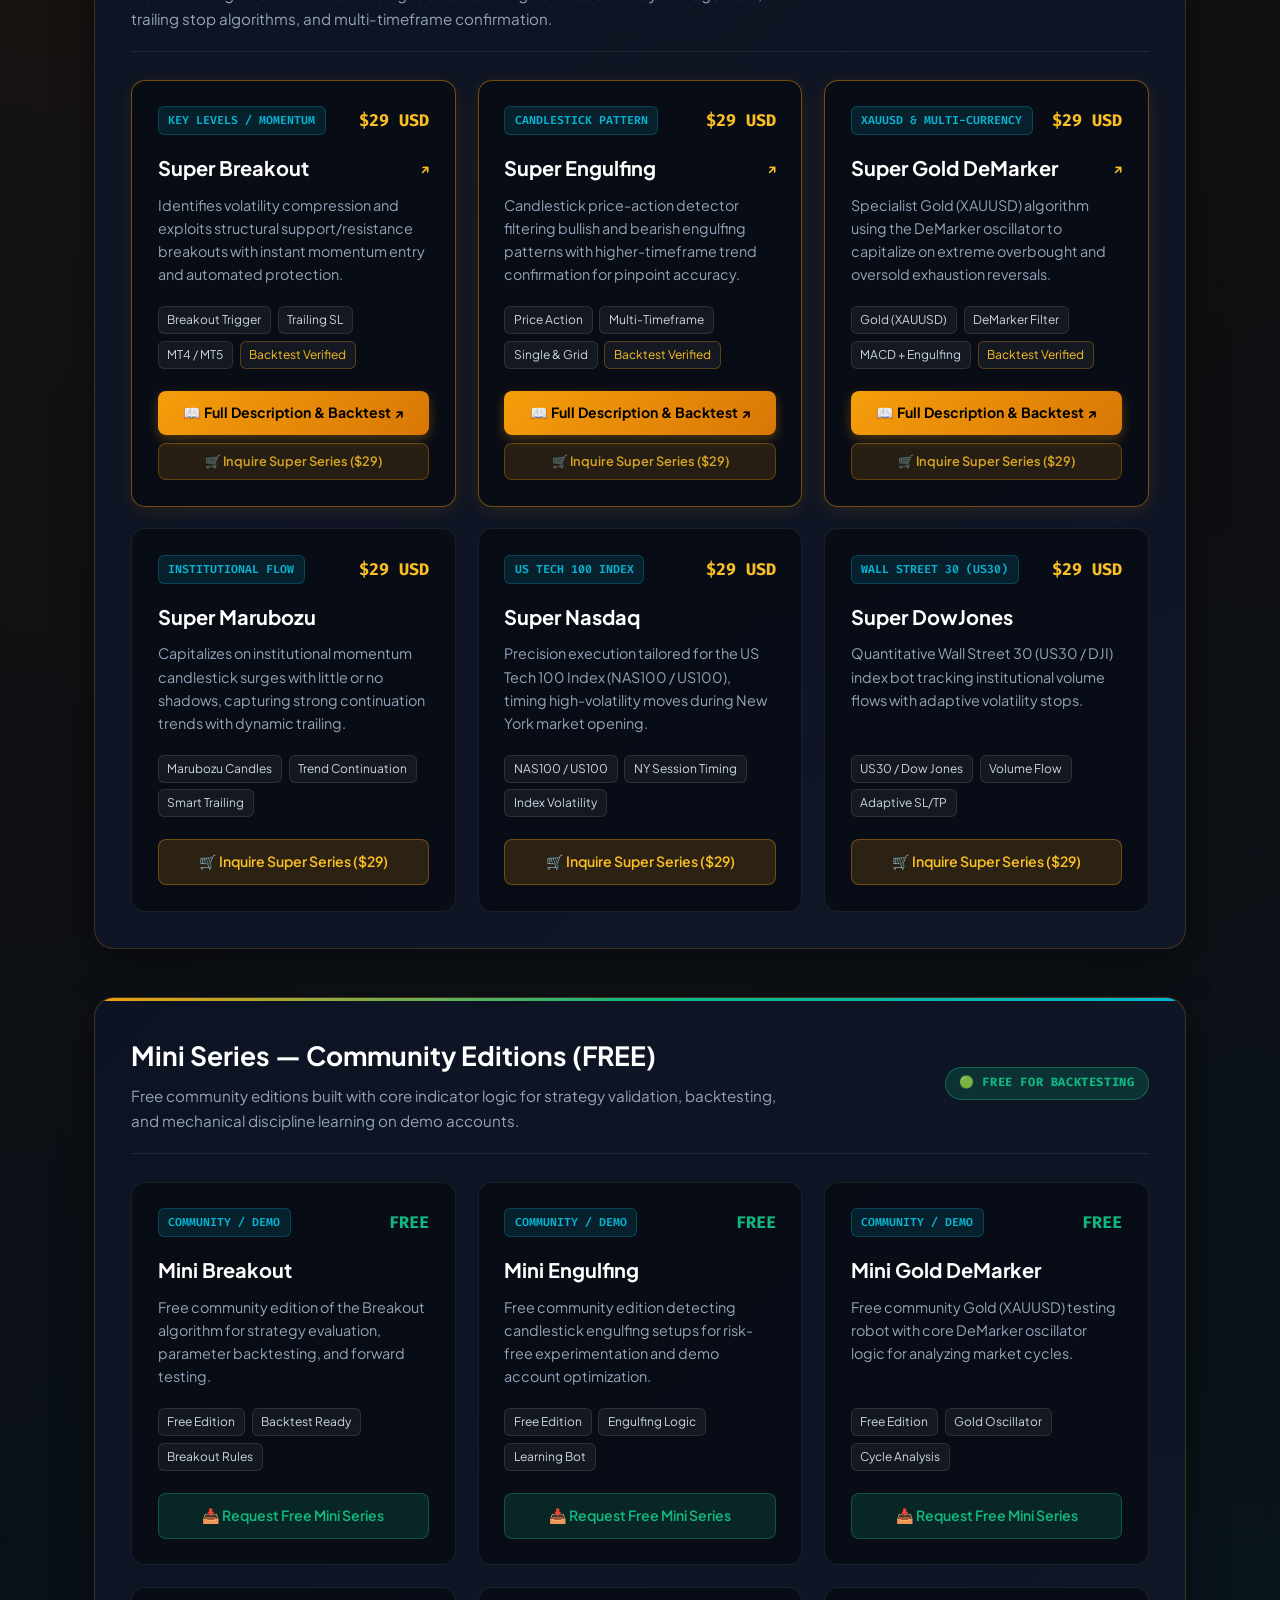
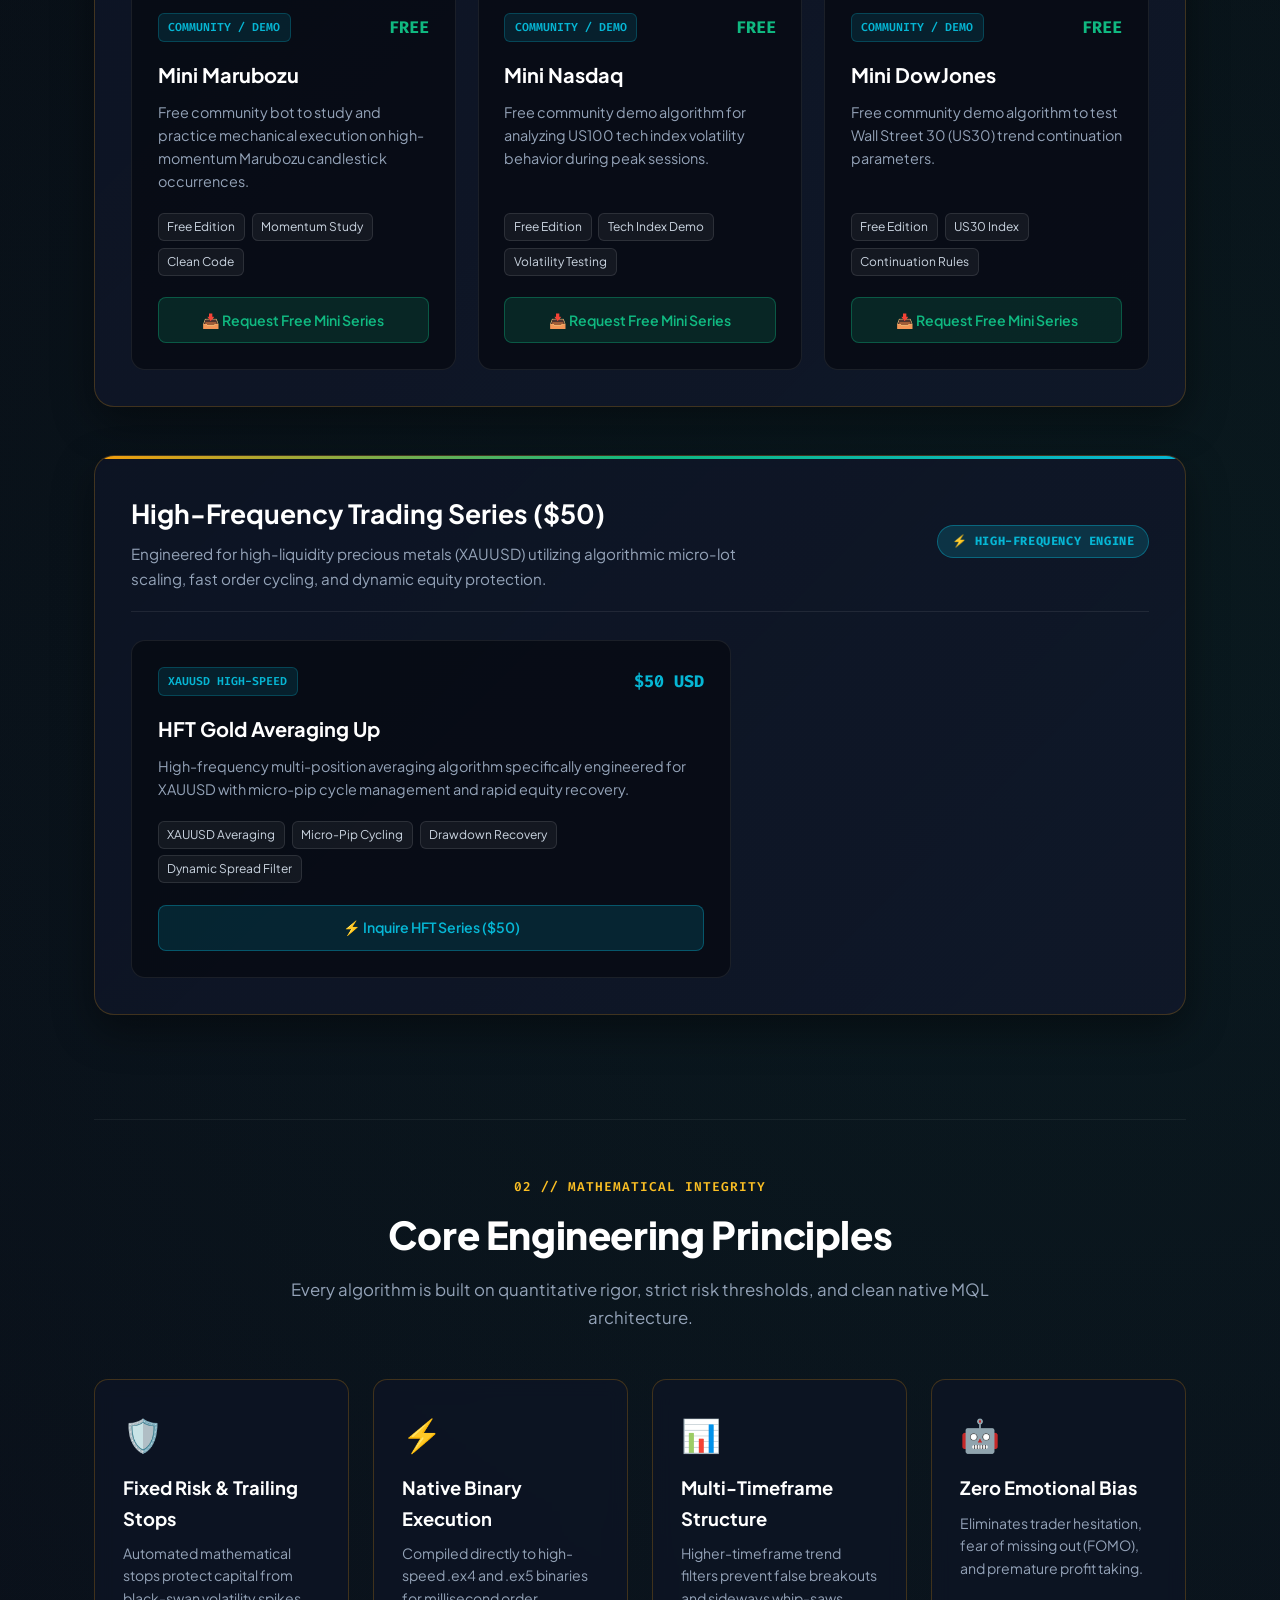
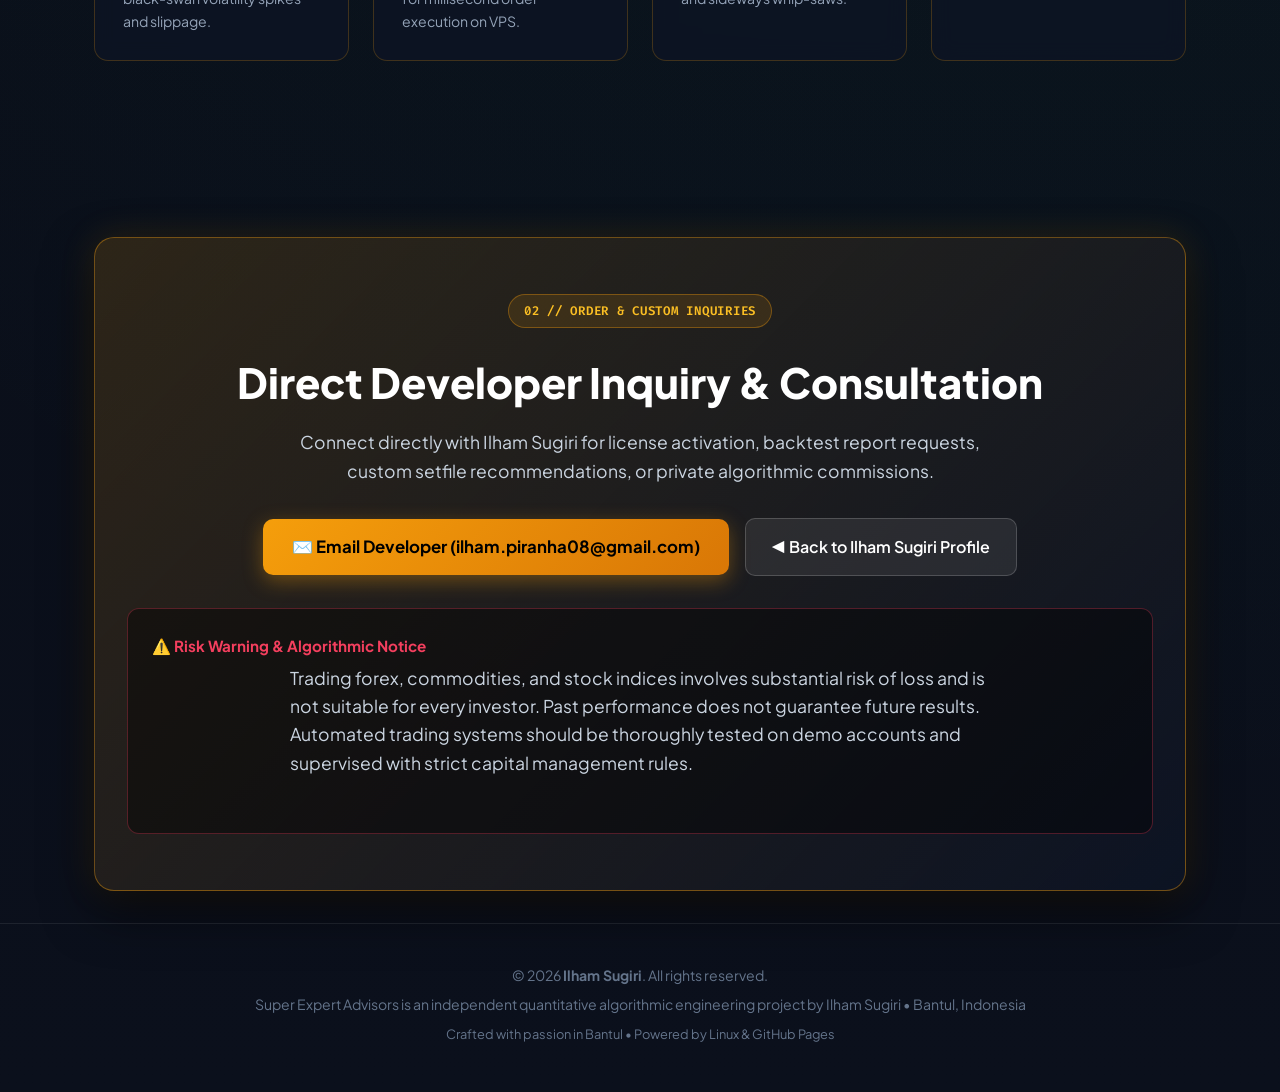
==== commit 4f7c1581: "feat(ea): add Super Gold DeMarker dedicated showcase, verified 2.5y XAUUSD backtest, and i18n suppor" ====
--- a/ea/index.html
+++ b/ea/index.html
@@ -905,24 +905,37 @@
                     </div>
 
                     <!-- Super Gold DeMarker -->
-                    <div class="product-card">
+                    <div class="product-card" style="border-color: rgba(245, 158, 11, 0.45); box-shadow: 0 4px 20px rgba(245, 158, 11, 0.1);">
                         <div>
                             <div class="product-top">
-                                <span class="product-tag">XAUUSD SPECIALIST</span>
+                                <span class="product-tag">XAUUSD & MULTI-CURRENCY</span>
                                 <span class="product-price price-super" data-i18n="ea_price_super">$29 USD</span>
                             </div>
-                            <h4 class="product-name" data-i18n="prod_super_gold_demarker_name">Super Gold DeMarker</h4>
+                            <h4 class="product-name">
+                                <a href="super-gold-demarker/" target="_blank" style="color: inherit; text-decoration: none; display: flex; align-items: center; justify-content: space-between;">
+                                    <span data-i18n="prod_super_gold_demarker_name">Super Gold DeMarker</span>
+                                    <span style="font-size: 0.85rem; color: var(--accent-gold);">↗</span>
+                                </a>
+                            </h4>
                             <p class="product-desc" data-i18n="prod_super_gold_demarker_desc">
-                                Specialist Gold (XAUUSD) algorithm using the DeMarker oscillator to capitalize on extreme overbought and oversold exhaustion reversals.
+                                Specialist Gold (XAUUSD) & currency algorithm combining Moving Average trend detection, DeMarker momentum exhaustion, and MACD / engulfing precision entry.
                             </p>
                         </div>
                         <div>
                             <div class="product-features">
                                 <span class="p-pill">Gold (XAUUSD)</span>
                                 <span class="p-pill">DeMarker Filter</span>
-                                <span class="p-pill">Reversal Timing</span>
-                            </div>
-                            <a href="#inquiry" class="btn-card-action btn-action-super" data-i18n="ea_btn_order_super">🛒 Inquire Super Series ($29)</a>
+                                <span class="p-pill">MACD + Engulfing</span>
+                                <span class="p-pill" style="color: var(--accent-gold); border-color: rgba(245, 158, 11, 0.3);">Backtest Verified</span>
+                            </div>
+                            <div style="display: flex; gap: 0.5rem; flex-direction: column;">
+                                <a href="super-gold-demarker/" target="_blank" class="btn-card-action" style="background: linear-gradient(135deg, #f59e0b 0%, #d97706 100%); color: #000; font-weight: 700; box-shadow: 0 4px 12px rgba(245, 158, 11, 0.3);" data-i18n="ea_btn_detail_sgd">
+                                    📖 Full Description & Backtest ↗
+                                </a>
+                                <a href="#inquiry" class="btn-card-action btn-action-super" style="padding: 0.45rem 1rem; font-size: 0.8rem; opacity: 0.85;" data-i18n="ea_btn_order_super">
+                                    🛒 Inquire Super Series ($29)
+                                </a>
+                            </div>
                         </div>
                     </div>
 
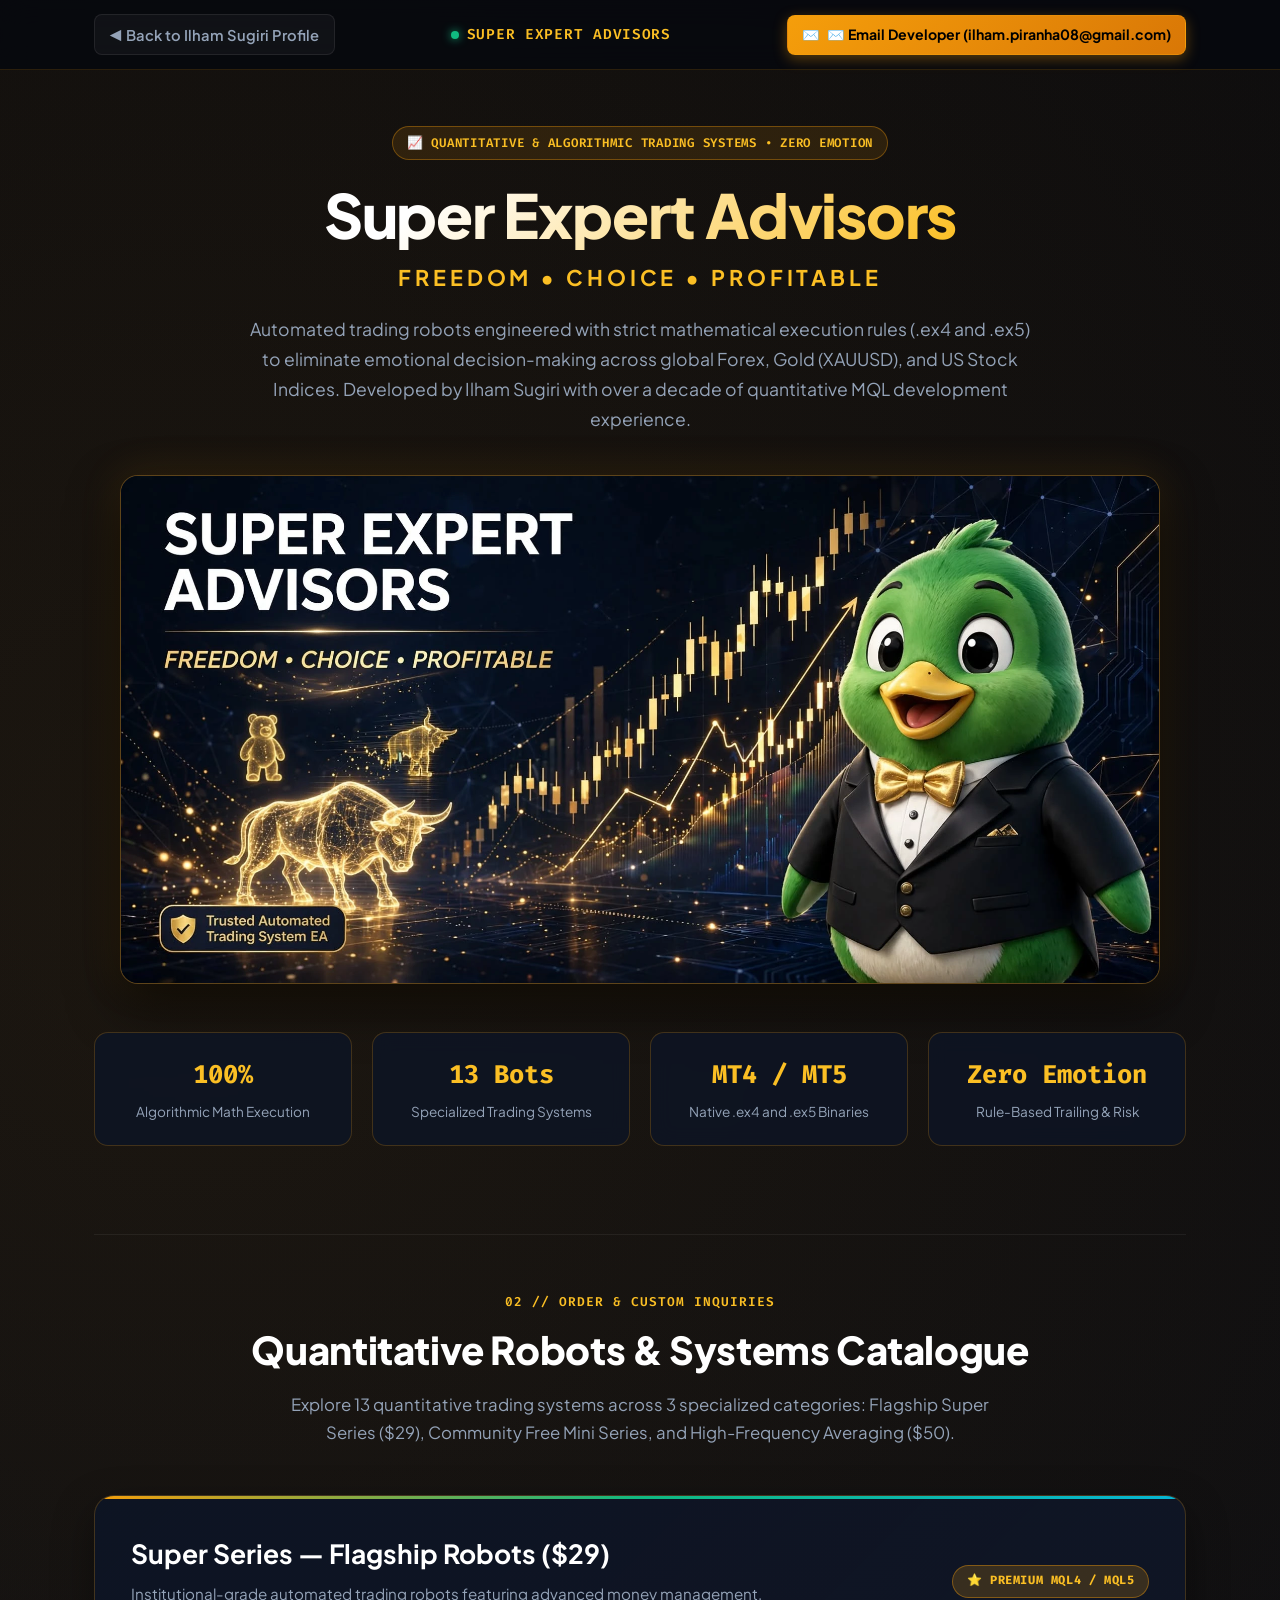
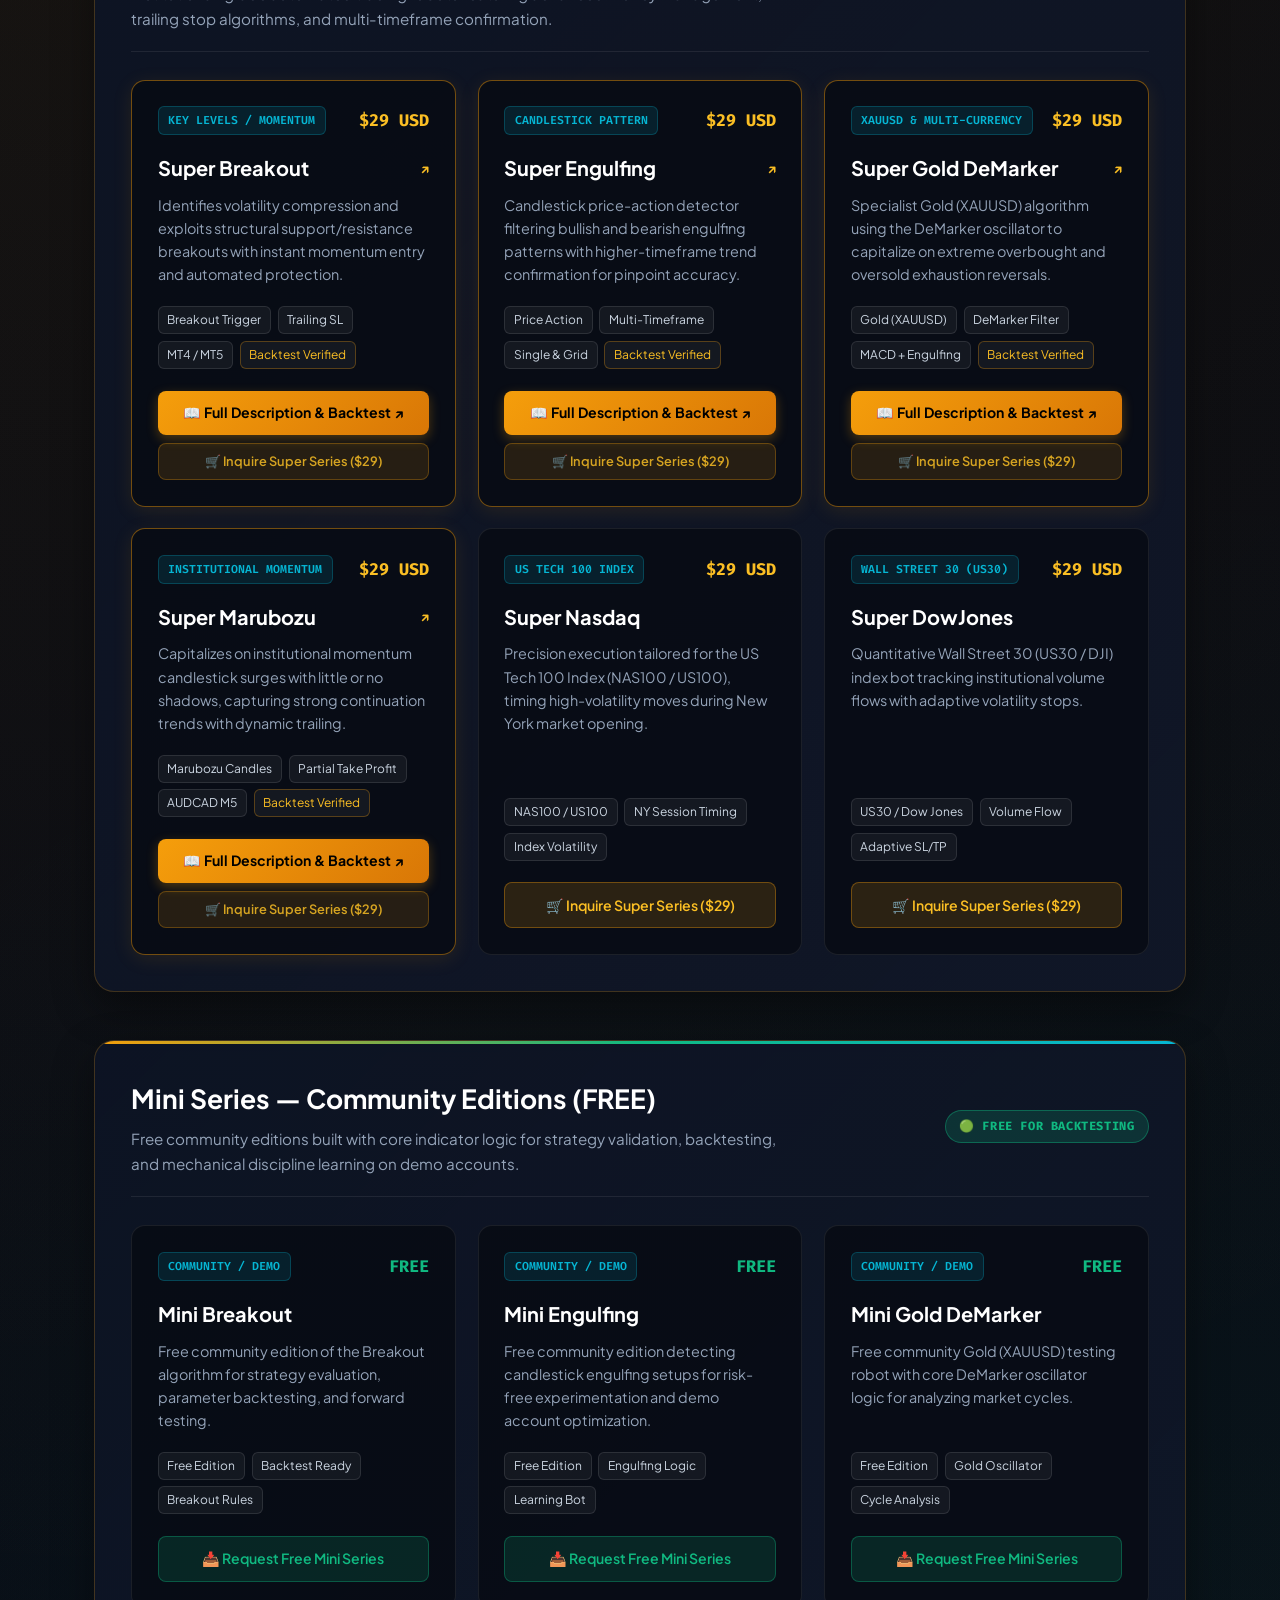
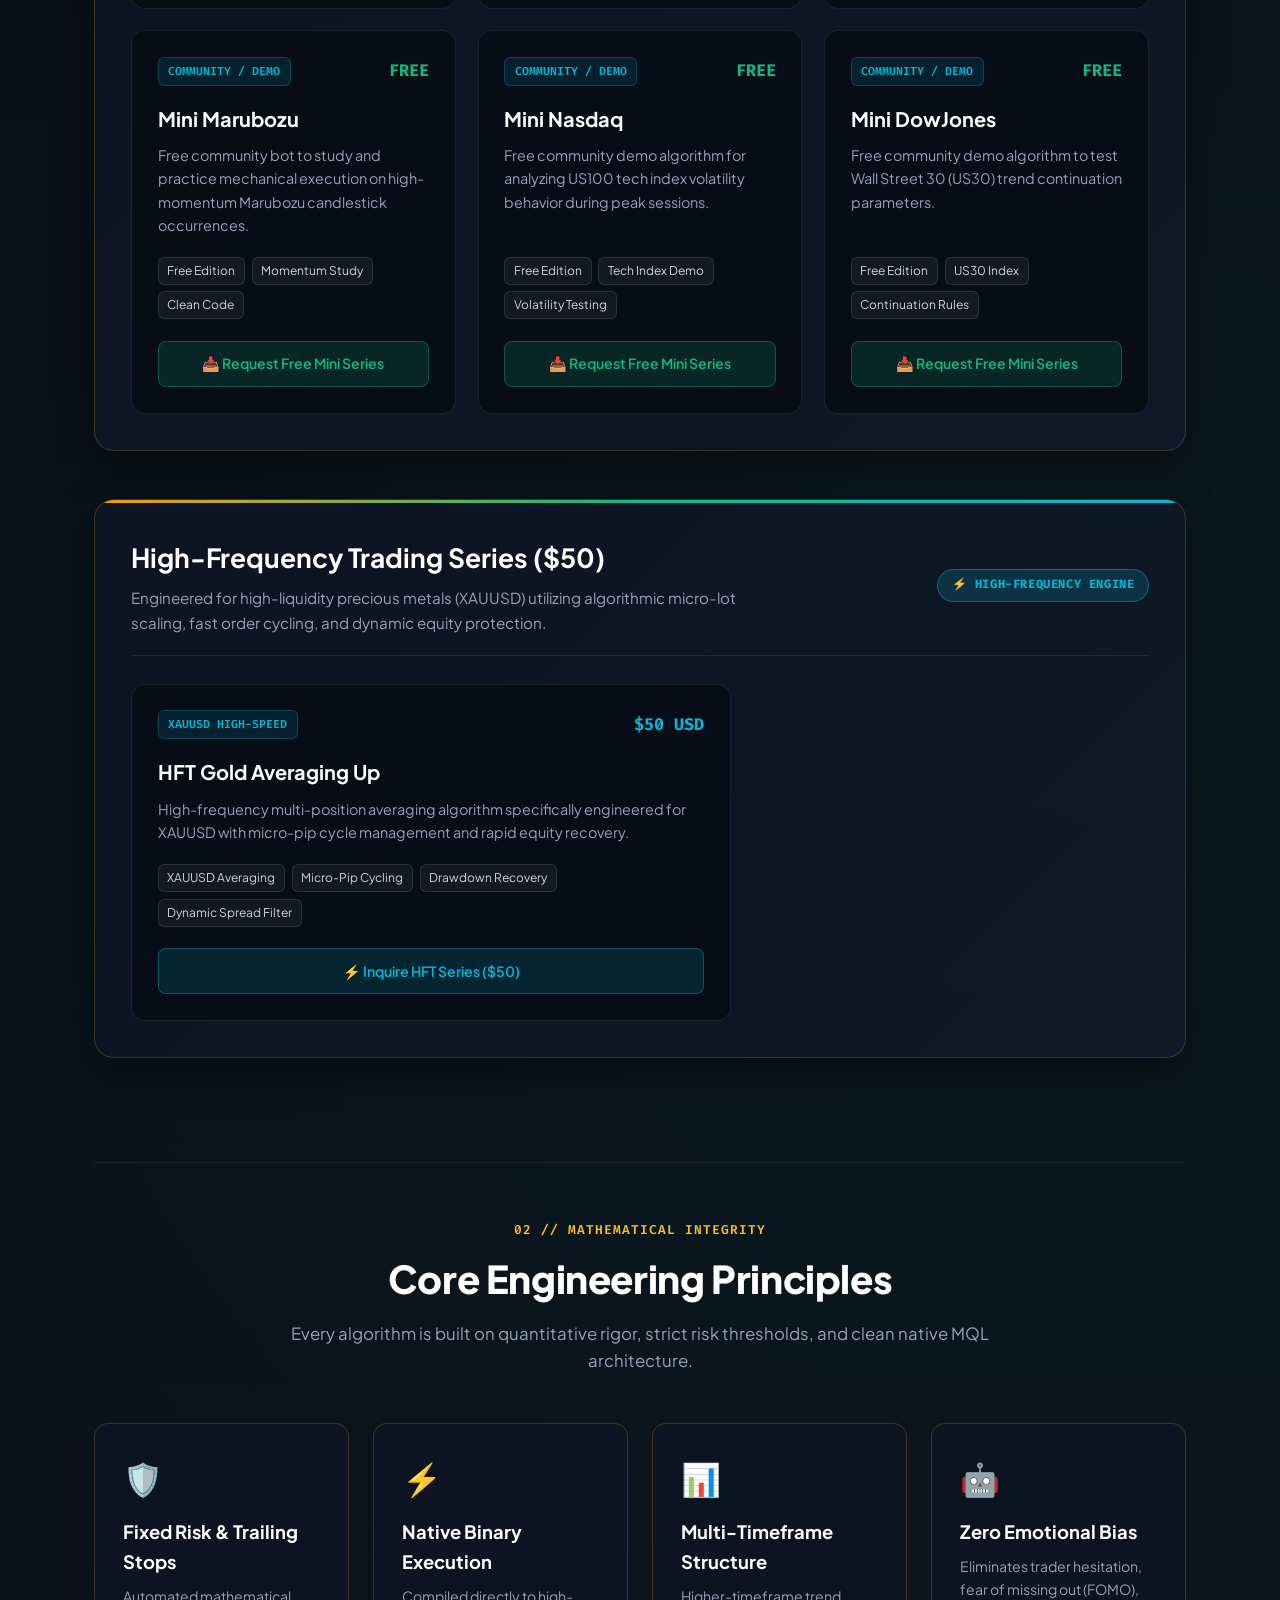
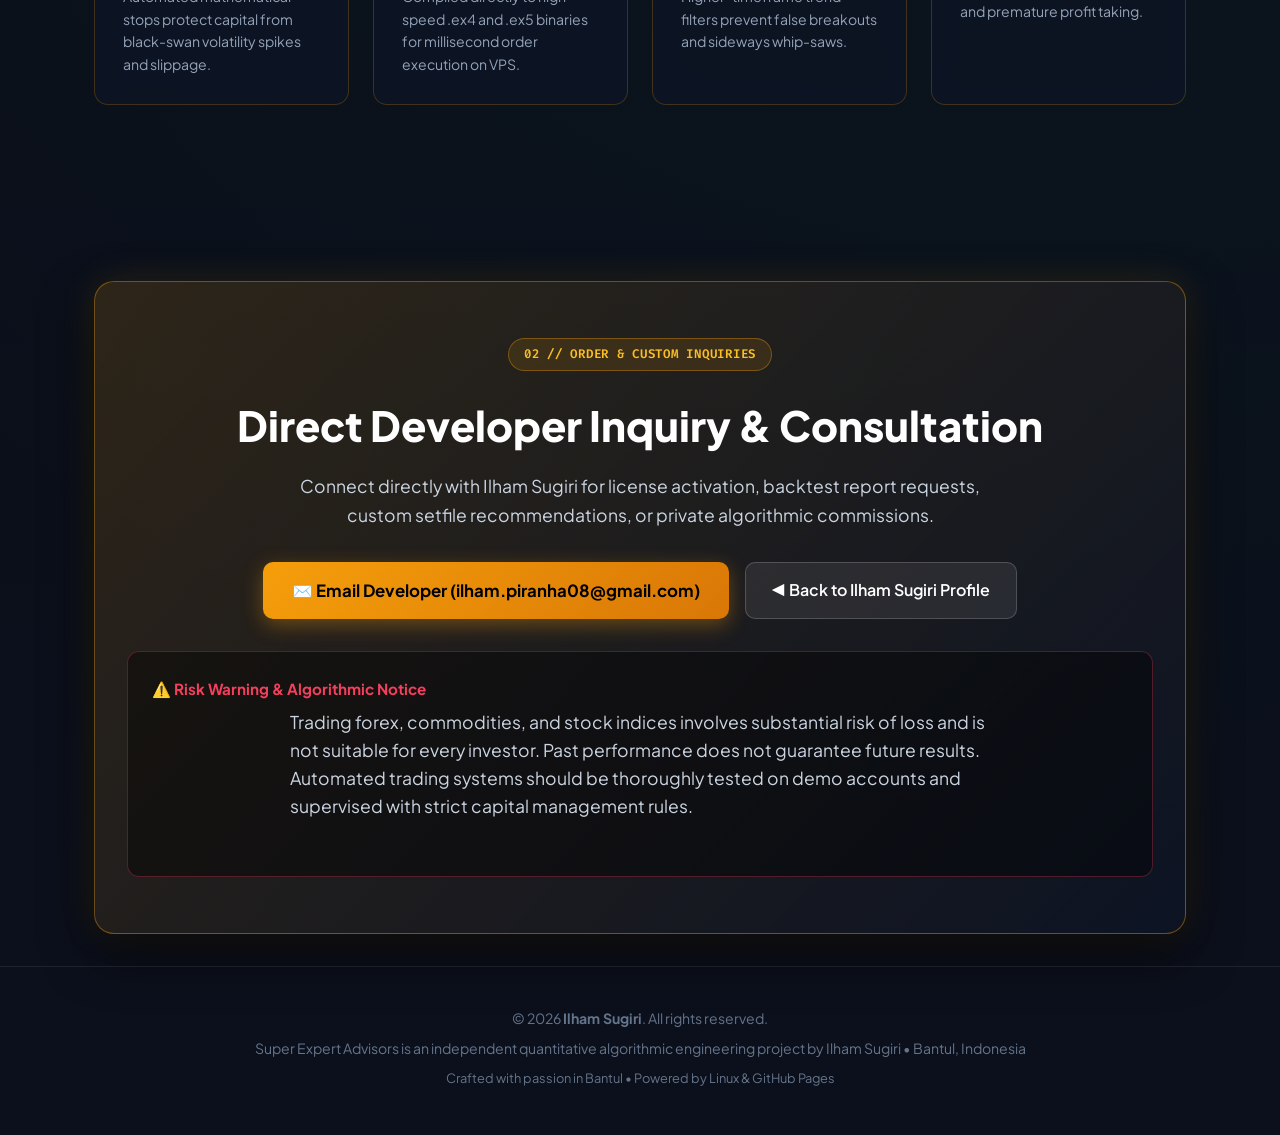
==== commit d1d01c71: "feat(ea): add Super Marubozu dedicated showcase, AUDCAD M5 backtest, and i18n support" ====
--- a/ea/index.html
+++ b/ea/index.html
@@ -940,24 +940,37 @@
                     </div>
 
                     <!-- Super Marubozu -->
-                    <div class="product-card">
+                    <div class="product-card" style="border-color: rgba(245, 158, 11, 0.45); box-shadow: 0 4px 20px rgba(245, 158, 11, 0.1);">
                         <div>
                             <div class="product-top">
-                                <span class="product-tag">INSTITUTIONAL FLOW</span>
+                                <span class="product-tag">INSTITUTIONAL MOMENTUM</span>
                                 <span class="product-price price-super" data-i18n="ea_price_super">$29 USD</span>
                             </div>
-                            <h4 class="product-name" data-i18n="prod_super_marubozu_name">Super Marubozu</h4>
+                            <h4 class="product-name">
+                                <a href="super-marubozu/" target="_blank" style="color: inherit; text-decoration: none; display: flex; align-items: center; justify-content: space-between;">
+                                    <span data-i18n="prod_super_marubozu_name">Super Marubozu</span>
+                                    <span style="font-size: 0.85rem; color: var(--accent-gold);">↗</span>
+                                </a>
+                            </h4>
                             <p class="product-desc" data-i18n="prod_super_marubozu_desc">
-                                Capitalizes on institutional momentum candlestick surges with little or no shadows, capturing strong continuation trends with dynamic trailing.
+                                Capitalizes on institutional momentum candlestick surges with partial take-profit acceleration, capturing explosive continuation trends on AUDCAD, AUDNZD, EURGBP, and Gold.
                             </p>
                         </div>
                         <div>
                             <div class="product-features">
                                 <span class="p-pill">Marubozu Candles</span>
-                                <span class="p-pill">Trend Continuation</span>
-                                <span class="p-pill">Smart Trailing</span>
-                            </div>
-                            <a href="#inquiry" class="btn-card-action btn-action-super" data-i18n="ea_btn_order_super">🛒 Inquire Super Series ($29)</a>
+                                <span class="p-pill">Partial Take Profit</span>
+                                <span class="p-pill">AUDCAD M5</span>
+                                <span class="p-pill" style="color: var(--accent-gold); border-color: rgba(245, 158, 11, 0.3);">Backtest Verified</span>
+                            </div>
+                            <div style="display: flex; gap: 0.5rem; flex-direction: column;">
+                                <a href="super-marubozu/" target="_blank" class="btn-card-action" style="background: linear-gradient(135deg, #f59e0b 0%, #d97706 100%); color: #000; font-weight: 700; box-shadow: 0 4px 12px rgba(245, 158, 11, 0.3);" data-i18n="ea_btn_detail_sm">
+                                    📖 Full Description & Backtest ↗
+                                </a>
+                                <a href="#inquiry" class="btn-card-action btn-action-super" style="padding: 0.45rem 1rem; font-size: 0.8rem; opacity: 0.85;" data-i18n="ea_btn_order_super">
+                                    🛒 Inquire Super Series ($29)
+                                </a>
+                            </div>
                         </div>
                     </div>
 
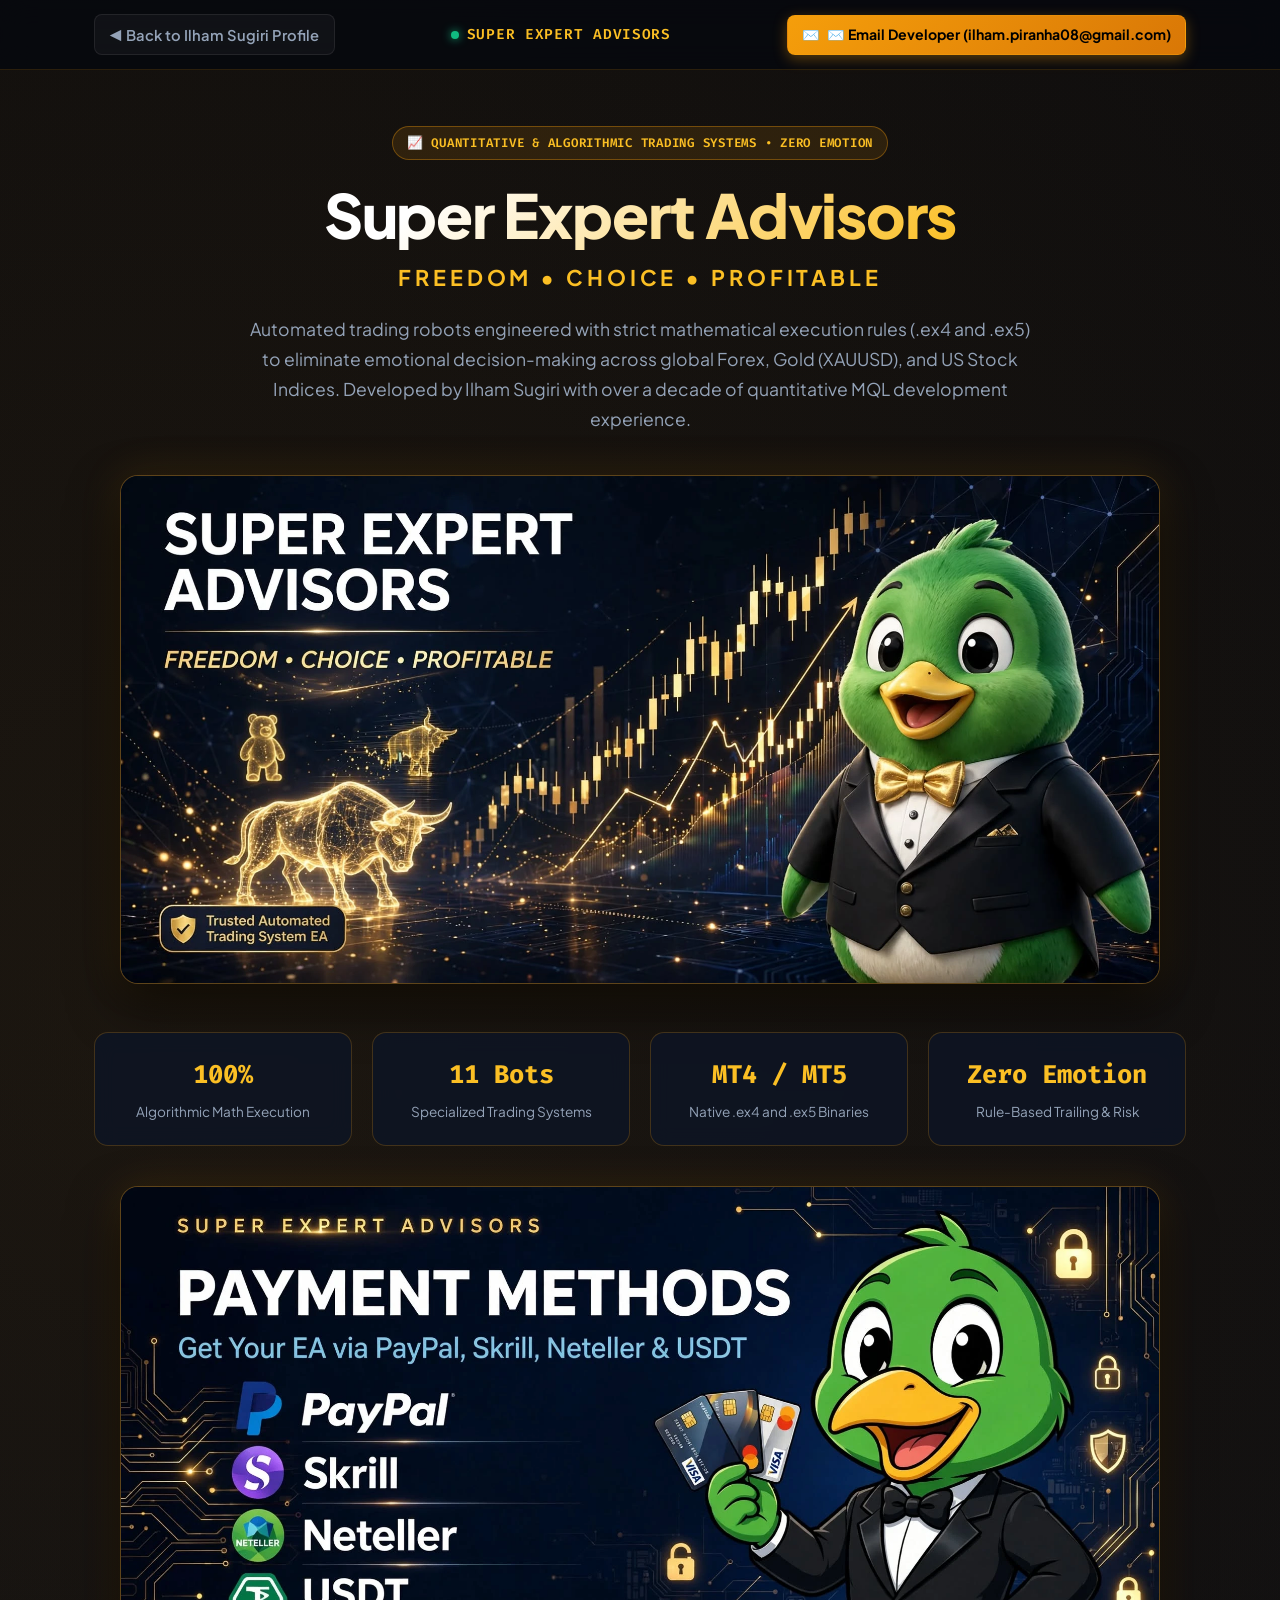
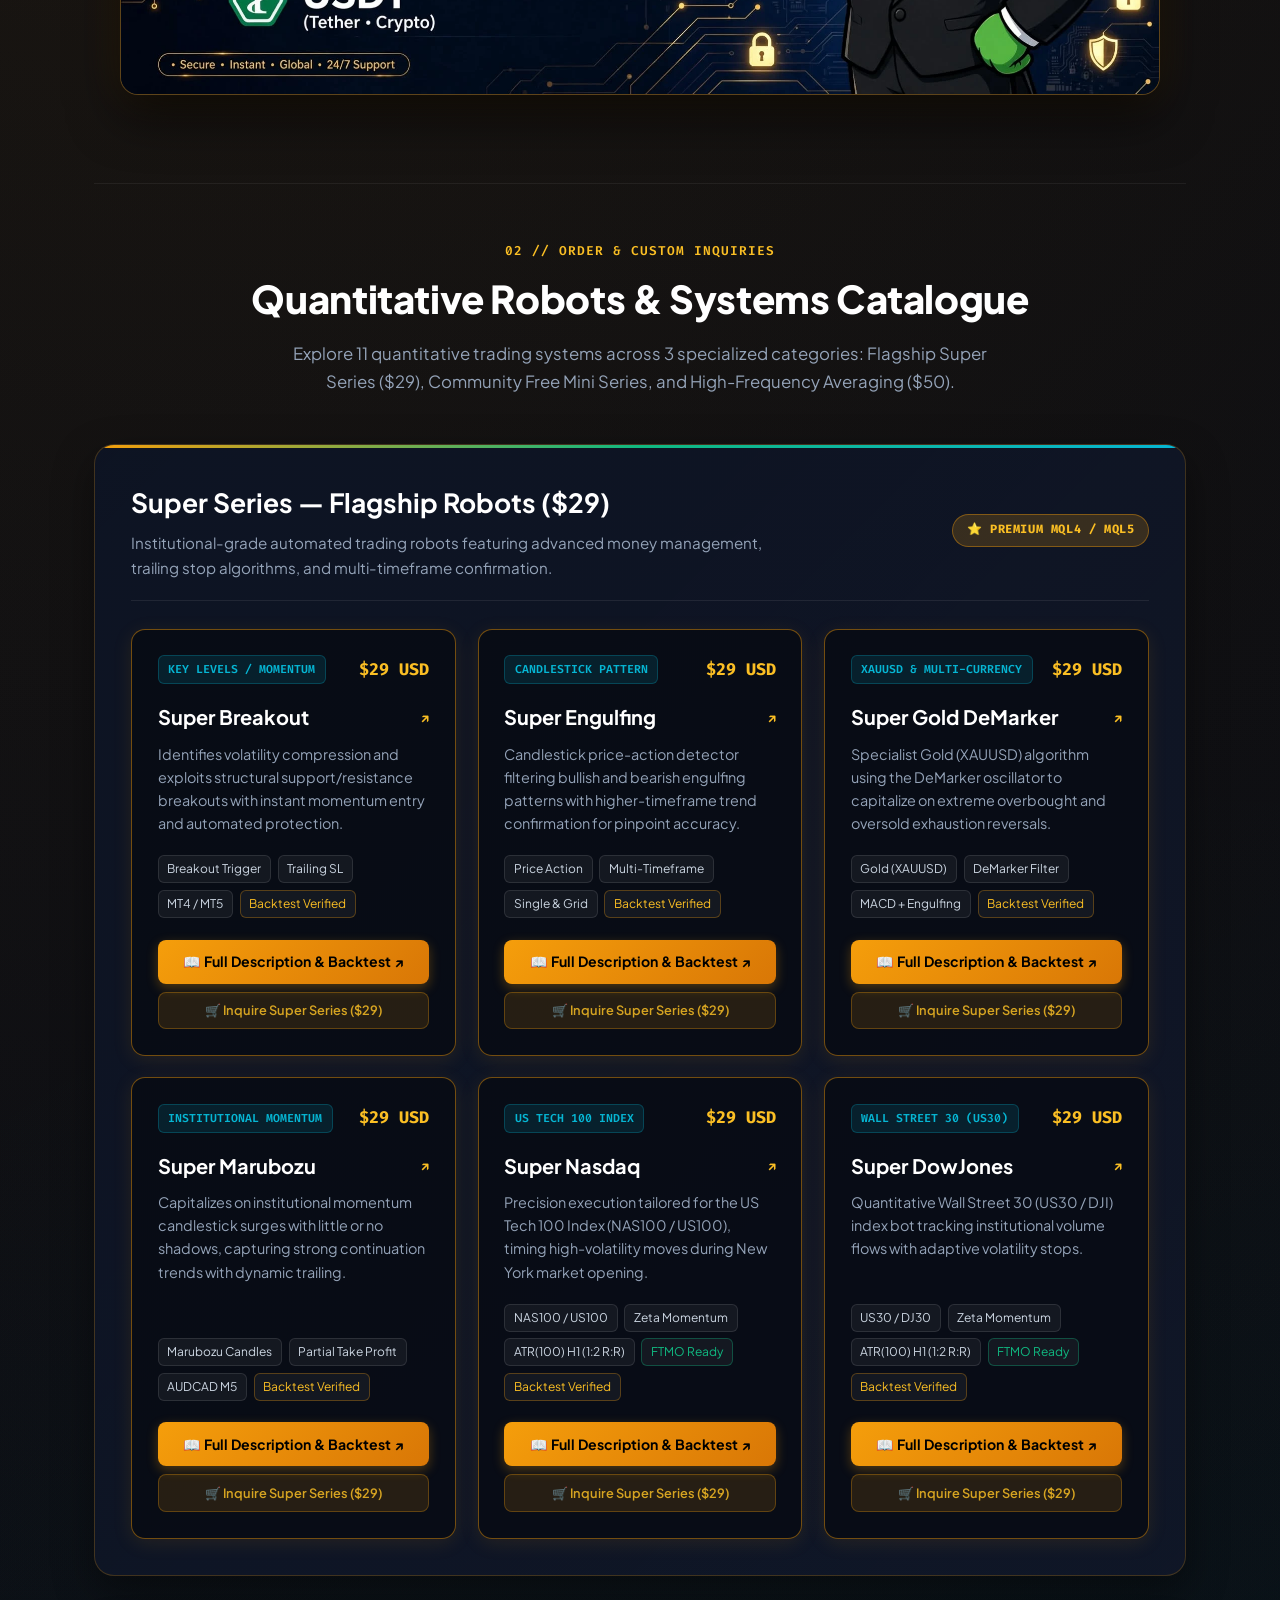
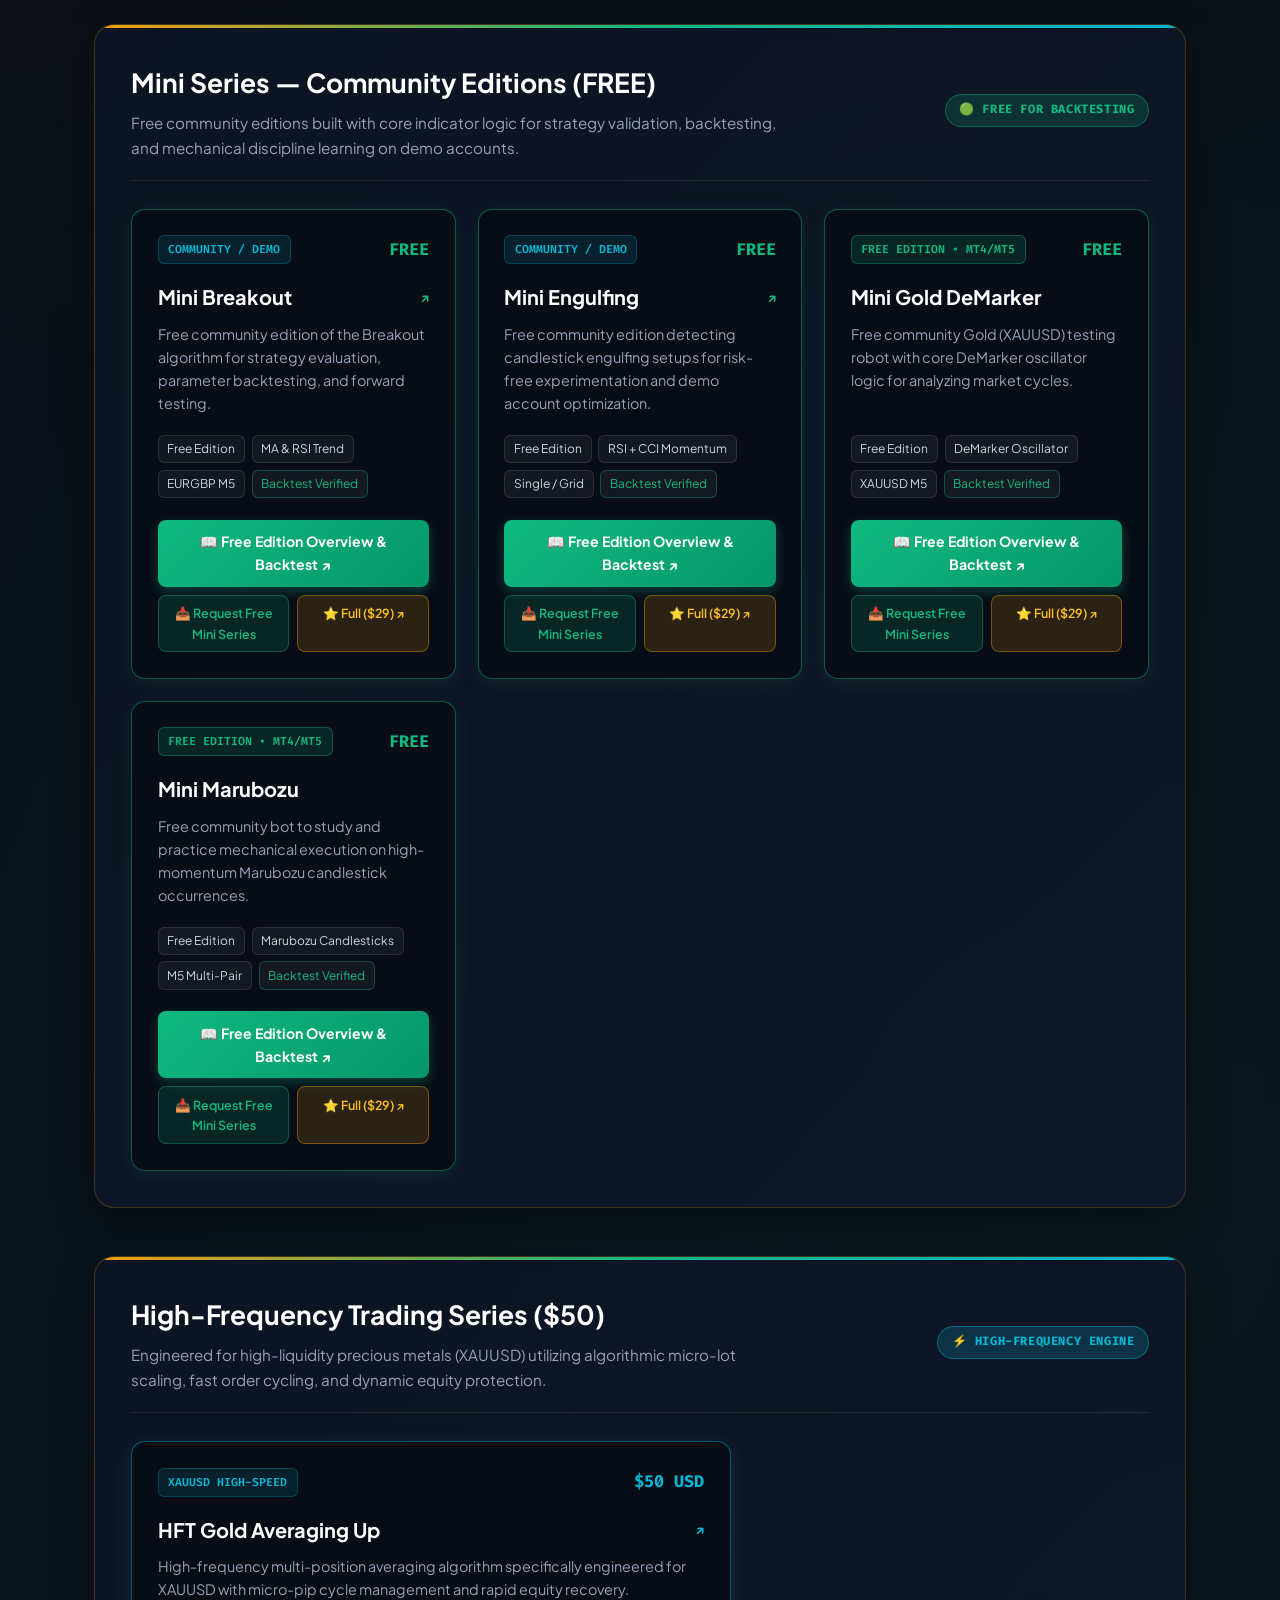
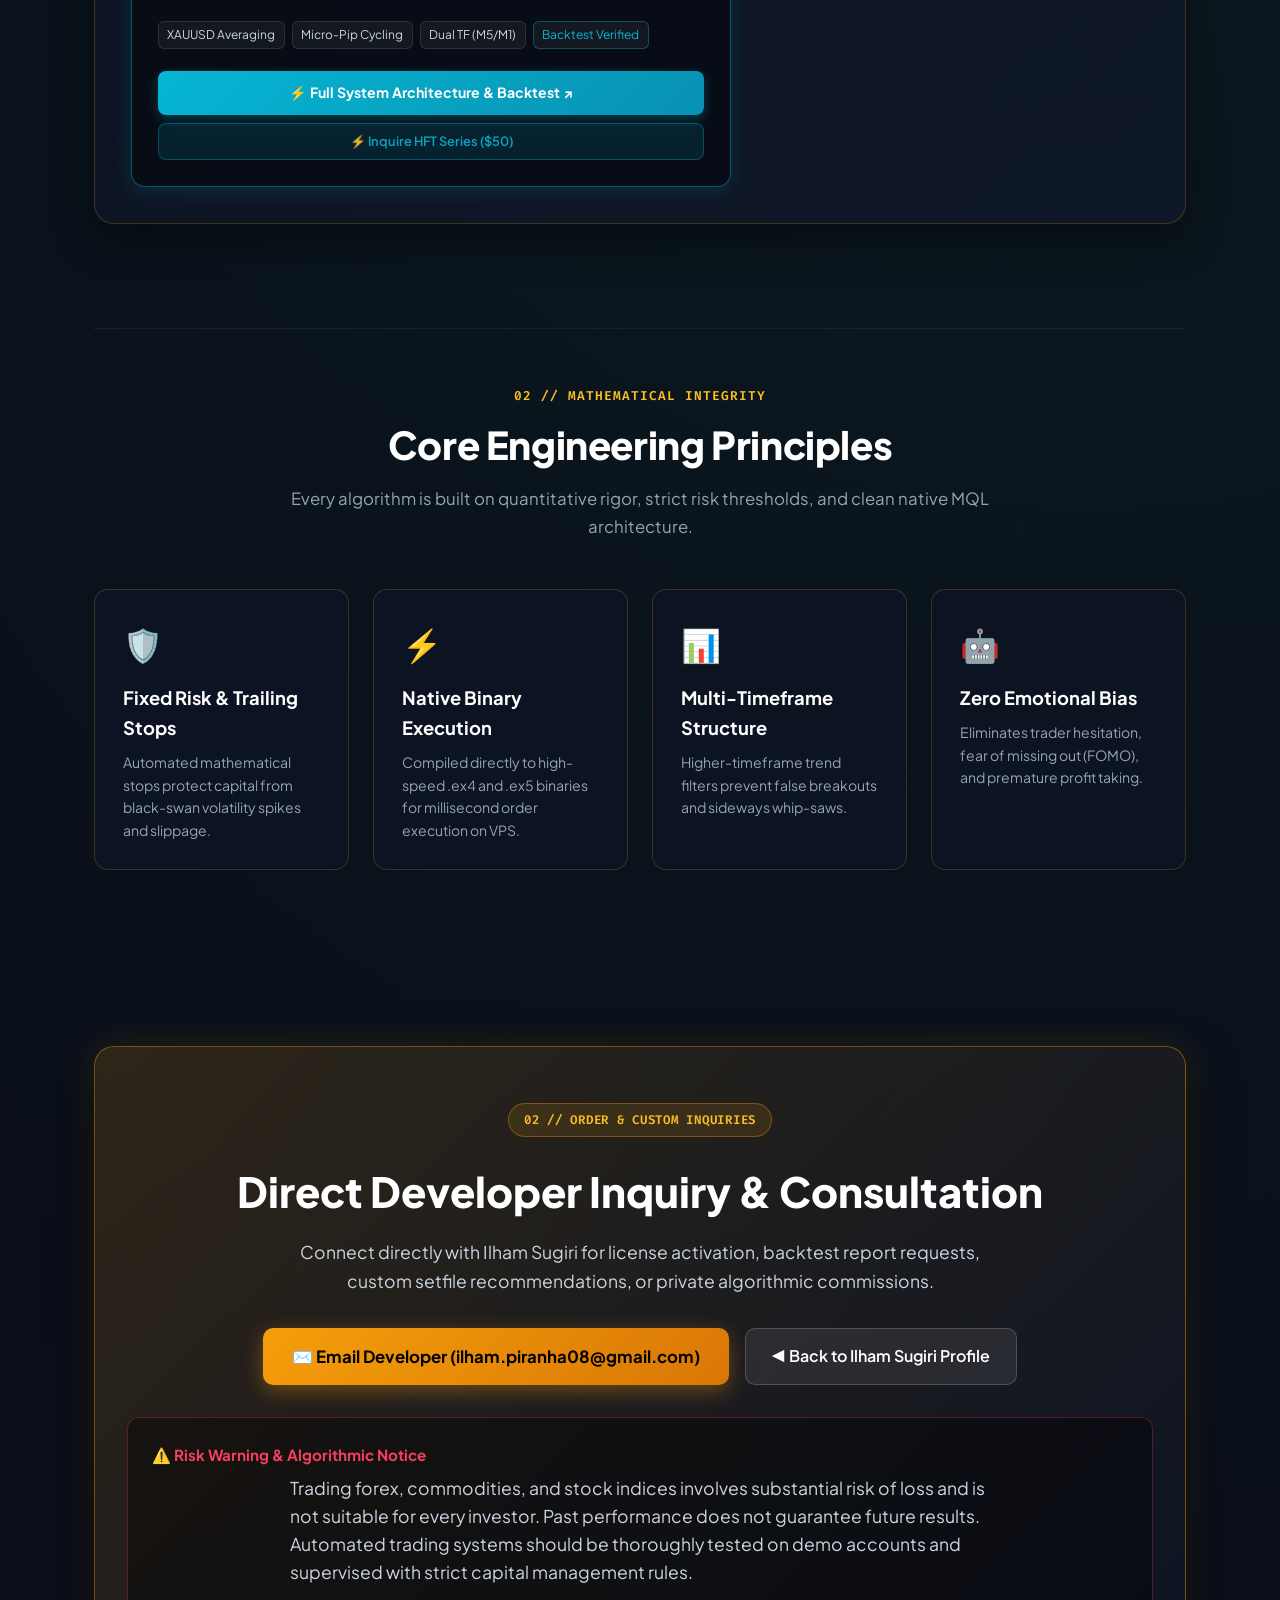
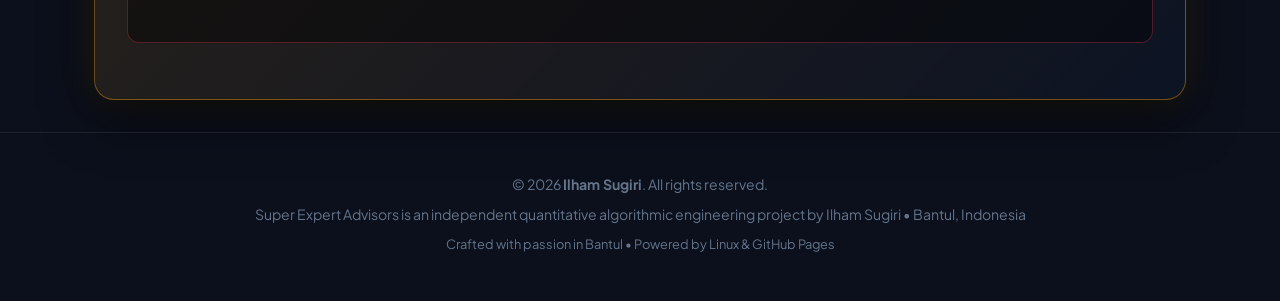
==== commit 26db3c57: "fix(seo): point all canonical and og:url tags to primary domain ilhampiranha.web.id" ====
--- a/ea/index.html
+++ b/ea/index.html
@@ -2,1285 +2,12 @@
 <html lang="en">
 <head>
     <meta charset="UTF-8">
-    <meta name="viewport" content="width=device-width, initial-scale=1.0">
-    <title>Super Expert Advisors | Quantitative MQL4 & MQL5 Algorithmic Trading Systems — Ilham Sugiri</title>
-    <meta name="description" content="Official catalogue and quantitative trading systems showcase of Super Expert Advisors by Ilham Sugiri. Precision MQL4 & MQL5 robots for Forex, Gold (XAUUSD), and US Stock Indices.">
-    <meta name="author" content="Ilham Sugiri">
-
-    <!-- Open Graph Meta Tags -->
-    <meta property="og:title" content="Super Expert Advisors — Quantitative Trading Systems">
-    <meta property="og:description" content="Automated trading robots engineered with strict mathematical execution rules (.ex4 and .ex5) to eliminate emotional decision-making. Freedom • Choice • Profitable.">
-    <meta property="og:image" content="../assets/banner_trading_ea.webp">
-    <meta property="og:url" content="https://ilhampiranha08-tech.github.io/superexpertadvisors/">
-    <meta property="og:type" content="website">
-
-    <!-- Google Fonts -->
-    <link rel="preconnect" href="https://fonts.googleapis.com">
-    <link rel="preconnect" href="https://fonts.gstatic.com" crossorigin>
-    <link href="https://fonts.googleapis.com/css2?family=Fira+Code:wght@400;500;600;700&family=Plus+Jakarta+Sans:wght@300;400;500;600;700;800&display=swap" rel="stylesheet">
-
-    <link rel="stylesheet" href="../assets/i18n.css">
-
-    <style>
-        :root {
-            --bg-primary: #06080e;
-            --bg-secondary: #0d1424;
-            --bg-card: rgba(13, 20, 36, 0.85);
-            --border-color: rgba(245, 158, 11, 0.22);
-            --border-glow: rgba(245, 158, 11, 0.55);
-            
-            --accent-gold: #fbbf24;
-            --accent-amber: #f59e0b;
-            --accent-gold-dark: #d97706;
-            --accent-emerald: #10b981;
-            --accent-cyan: #06b6d4;
-            --accent-rose: #f43f5e;
-            
-            --text-main: #f8fafc;
-            --text-muted: #94a3b8;
-            --text-dim: #64748b;
-        }
-
-        * {
-            margin: 0;
-            padding: 0;
-            box-sizing: border-box;
-        }
-
-        body {
-            font-family: 'Plus Jakarta Sans', -apple-system, BlinkMacSystemFont, sans-serif;
-            background-color: var(--bg-primary);
-            color: var(--text-main);
-            line-height: 1.65;
-            background-image: 
-                radial-gradient(circle at 15% 15%, rgba(245, 158, 11, 0.09) 0%, transparent 45%),
-                radial-gradient(circle at 85% 65%, rgba(16, 185, 129, 0.07) 0%, transparent 45%),
-                linear-gradient(to bottom, #06080e 0%, #0b101c 100%);
-            min-height: 100vh;
-        }
-
-        .container {
-            max-width: 1140px;
-            margin: 0 auto;
-            padding: 0 1.5rem;
-        }
-
-        /* TOP NAVIGATION */
-        header {
-            position: sticky;
-            top: 0;
-            z-index: 100;
-            background: rgba(6, 8, 14, 0.88);
-            backdrop-filter: blur(14px);
-            -webkit-backdrop-filter: blur(14px);
-            border-bottom: 1px solid rgba(245, 158, 11, 0.15);
-            padding: 0.9rem 0;
-        }
-
-        .nav-content {
-            display: flex;
-            align-items: center;
-            justify-content: space-between;
-            gap: 1rem;
-        }
-
-        .nav-back {
-            display: inline-flex;
-            align-items: center;
-            gap: 0.5rem;
-            color: var(--text-muted);
-            text-decoration: none;
-            font-size: 0.92rem;
-            font-weight: 600;
-            padding: 0.45rem 0.9rem;
-            border-radius: 8px;
-            background: rgba(255, 255, 255, 0.04);
-            border: 1px solid rgba(255, 255, 255, 0.08);
-            transition: all 0.2s ease;
-            white-space: nowrap;
-            flex-shrink: 0;
-        }
-
-        .nav-back:hover {
-            color: #fff;
-            background: rgba(245, 158, 11, 0.15);
-            border-color: var(--accent-amber);
-            transform: translateX(-2px);
-        }
-
-        .nav-back-short {
-            display: none;
-        }
-
-        .nav-title {
-            font-family: 'Fira Code', monospace;
-            font-size: 0.9rem;
-            font-weight: 600;
-            color: var(--accent-gold);
-            letter-spacing: 0.05em;
-            display: flex;
-            align-items: center;
-            gap: 0.5rem;
-            white-space: nowrap;
-        }
-
-        .nav-title .dot {
-            width: 8px;
-            height: 8px;
-            border-radius: 50%;
-            background-color: var(--accent-emerald);
-            box-shadow: 0 0 10px var(--accent-emerald);
-            animation: pulse 2s infinite;
-        }
-
-        @keyframes pulse {
-            0% { opacity: 0.4; transform: scale(0.9); }
-            50% { opacity: 1; transform: scale(1.1); }
-            100% { opacity: 0.4; transform: scale(0.9); }
-        }
-
-        .nav-actions {
-            display: flex;
-            align-items: center;
-            gap: 0.85rem;
-            white-space: nowrap;
-            flex-shrink: 0;
-        }
-
-        .btn-inquiry-nav {
-            background: linear-gradient(135deg, #f59e0b 0%, #d97706 100%);
-            color: #000000 !important;
-            border: 1px solid rgba(245, 158, 11, 0.4);
-            font-weight: 700;
-            box-shadow: 0 4px 14px rgba(245, 158, 11, 0.35);
-            white-space: nowrap;
-            flex-shrink: 0;
-            text-decoration: none;
-            padding: 0.45rem 0.9rem;
-            border-radius: 8px;
-            font-size: 0.88rem;
-            display: inline-flex;
-            align-items: center;
-            gap: 0.4rem;
-            transition: all 0.2s ease;
-        }
-
-        .btn-inquiry-nav:hover {
-            transform: translateY(-2px);
-            box-shadow: 0 6px 20px rgba(245, 158, 11, 0.55);
-        }
-
-        /* HERO SECTION */
-        .hero {
-            padding: 3.5rem 0 2rem;
-            text-align: center;
-        }
-
-        .badge-pill {
-            display: inline-block;
-            font-family: 'Fira Code', monospace;
-            font-size: 0.78rem;
-            font-weight: 600;
-            color: var(--accent-gold);
-            background: rgba(245, 158, 11, 0.12);
-            border: 1px solid rgba(245, 158, 11, 0.35);
-            padding: 0.35rem 0.9rem;
-            border-radius: 999px;
-            margin-bottom: 1.25rem;
-            text-transform: uppercase;
-            letter-spacing: 0.06em;
-        }
-
-        .hero-title {
-            font-size: clamp(2.4rem, 5.5vw, 3.8rem);
-            font-weight: 800;
-            line-height: 1.15;
-            letter-spacing: -0.02em;
-            margin-bottom: 0.6rem;
-            background: linear-gradient(135deg, #ffffff 30%, #fbbf24 80%, #f59e0b 100%);
-            -webkit-background-clip: text;
-            -webkit-text-fill-color: transparent;
-        }
-
-        .hero-tagline {
-            font-size: 1.35rem;
-            font-weight: 700;
-            color: var(--accent-gold);
-            letter-spacing: 0.18em;
-            text-transform: uppercase;
-            margin-bottom: 1.25rem;
-        }
-
-        .hero-desc {
-            font-size: 1.1rem;
-            color: var(--text-muted);
-            max-width: 800px;
-            margin: 0 auto 2.5rem;
-            line-height: 1.7;
-        }
-
-        /* 2K WIDESCREEN BANNER */
-        .hero-banner-container {
-            margin: 0 auto 3rem;
-            border-radius: 18px;
-            overflow: hidden;
-            border: 1px solid rgba(245, 158, 11, 0.35);
-            box-shadow: 0 20px 50px rgba(0, 0, 0, 0.7), 0 0 40px rgba(245, 158, 11, 0.15);
-            background: #0d1424;
-            max-width: 1040px;
-            position: relative;
-        }
-
-        .hero-banner-img {
-            width: 100%;
-            height: auto;
-            display: block;
-            aspect-ratio: 2064 / 1008;
-            object-fit: cover;
-        }
-
-        /* HERO STATS BAR */
-        .stats-bar {
-            display: grid;
-            grid-template-columns: repeat(auto-fit, minmax(200px, 1fr));
-            gap: 1.25rem;
-            margin-bottom: 3.5rem;
-        }
-
-        .stat-card {
-            background: var(--bg-card);
-            border: 1px solid var(--border-color);
-            border-radius: 14px;
-            padding: 1.35rem;
-            text-align: center;
-            backdrop-filter: blur(10px);
-            transition: all 0.25s ease;
-        }
-
-        .stat-card:hover {
-            border-color: rgba(245, 158, 11, 0.5);
-            transform: translateY(-3px);
-            box-shadow: 0 10px 25px rgba(0, 0, 0, 0.5);
-        }
-
-        .stat-val {
-            font-family: 'Fira Code', monospace;
-            font-size: 1.6rem;
-            font-weight: 700;
-            color: var(--accent-gold);
-            margin-bottom: 0.25rem;
-        }
-
-        .stat-lbl {
-            font-size: 0.85rem;
-            color: var(--text-muted);
-        }
-
-        /* SECTION STYLES */
-        .section {
-            padding: 3.5rem 0;
-            border-top: 1px solid rgba(255, 255, 255, 0.06);
-        }
-
-        .section-header {
-            text-align: center;
-            margin-bottom: 3rem;
-        }
-
-        .section-tag {
-            font-family: 'Fira Code', monospace;
-            font-size: 0.8rem;
-            font-weight: 600;
-            color: var(--accent-gold);
-            letter-spacing: 0.08em;
-            display: block;
-            margin-bottom: 0.4rem;
-        }
-
-        .section-title {
-            font-size: clamp(1.8rem, 3.5vw, 2.4rem);
-            font-weight: 800;
-            color: #ffffff;
-            letter-spacing: -0.01em;
-            margin-bottom: 0.6rem;
-        }
-
-        .section-desc {
-            font-size: 1.05rem;
-            color: var(--text-muted);
-            max-width: 720px;
-            margin: 0 auto;
-        }
-
-        /* CATEGORY WRAPPER */
-        .category-box {
-            background: linear-gradient(135deg, rgba(13, 20, 36, 0.95) 0%, rgba(17, 24, 43, 0.8) 100%);
-            border: 1px solid var(--border-color);
-            border-radius: 20px;
-            padding: 2.25rem;
-            margin-bottom: 3rem;
-            box-shadow: 0 15px 40px rgba(0, 0, 0, 0.4);
-            position: relative;
-            overflow: hidden;
-        }
-
-        .category-box::before {
-            content: '';
-            position: absolute;
-            top: 0;
-            left: 0;
-            right: 0;
-            height: 3px;
-            background: linear-gradient(90deg, #f59e0b, #10b981, #06b6d4);
-        }
-
-        .category-header {
-            display: flex;
-            justify-content: space-between;
-            align-items: center;
-            flex-wrap: wrap;
-            gap: 1rem;
-            margin-bottom: 1.75rem;
-            padding-bottom: 1.25rem;
-            border-bottom: 1px solid rgba(255, 255, 255, 0.08);
-        }
-
-        .category-title-group h3 {
-            font-size: 1.65rem;
-            color: #ffffff;
-            margin-bottom: 0.35rem;
-            display: flex;
-            align-items: center;
-            gap: 0.65rem;
-        }
-
-        .category-desc {
-            color: var(--text-muted);
-            font-size: 0.95rem;
-            max-width: 650px;
-        }
-
-        .category-badge {
-            font-family: 'Fira Code', monospace;
-            font-size: 0.75rem;
-            font-weight: 700;
-            padding: 0.35rem 0.85rem;
-            border-radius: 999px;
-            letter-spacing: 0.05em;
-        }
-
-        .badge-super {
-            background: rgba(245, 158, 11, 0.18);
-            color: var(--accent-gold);
-            border: 1px solid rgba(245, 158, 11, 0.4);
-        }
-
-        .badge-mini {
-            background: rgba(16, 185, 129, 0.18);
-            color: var(--accent-emerald);
-            border: 1px solid rgba(16, 185, 129, 0.4);
-        }
-
-        .badge-hft {
-            background: rgba(6, 182, 212, 0.18);
-            color: var(--accent-cyan);
-            border: 1px solid rgba(6, 182, 212, 0.4);
-        }
-
-        /* PRODUCTS GRID */
-        .products-grid {
-            display: grid;
-            grid-template-columns: repeat(auto-fit, minmax(300px, 1fr));
-            gap: 1.35rem;
-        }
-
-        .product-card {
-            background: rgba(6, 9, 17, 0.7);
-            border: 1px solid rgba(255, 255, 255, 0.08);
-            border-radius: 14px;
-            padding: 1.6rem;
-            display: flex;
-            flex-direction: column;
-            justify-content: space-between;
-            transition: all 0.28s ease;
-            position: relative;
-        }
-
-        .product-card:hover {
-            transform: translateY(-4px);
-            border-color: rgba(245, 158, 11, 0.45);
-            box-shadow: 0 12px 30px rgba(0, 0, 0, 0.5), 0 0 20px rgba(245, 158, 11, 0.12);
-        }
-
-        .product-top {
-            display: flex;
-            justify-content: space-between;
-            align-items: center;
-            margin-bottom: 1rem;
-        }
-
-        .product-tag {
-            font-family: 'Fira Code', monospace;
-            font-size: 0.72rem;
-            color: var(--accent-cyan);
-            font-weight: 600;
-            background: rgba(6, 182, 212, 0.12);
-            padding: 0.25rem 0.6rem;
-            border-radius: 6px;
-            border: 1px solid rgba(6, 182, 212, 0.25);
-        }
-
-        .product-price {
-            font-family: 'Fira Code', monospace;
-            font-size: 1.05rem;
-            font-weight: 700;
-        }
-
-        .price-super {
-            color: var(--accent-gold);
-        }
-
-        .price-free {
-            color: var(--accent-emerald);
-        }
-
-        .price-hft {
-            color: var(--accent-cyan);
-        }
-
-        .product-name {
-            font-size: 1.25rem;
-            font-weight: 700;
-            color: #ffffff;
-            margin-bottom: 0.6rem;
-        }
-
-        .product-desc {
-            color: var(--text-muted);
-            font-size: 0.9rem;
-            line-height: 1.6;
-            margin-bottom: 1.25rem;
-            flex-grow: 1;
-        }
-
-        .product-features {
-            display: flex;
-            flex-wrap: wrap;
-            gap: 0.4rem;
-            margin-bottom: 1.35rem;
-        }
-
-        .p-pill {
-            font-size: 0.75rem;
-            padding: 0.2rem 0.55rem;
-            background: rgba(255, 255, 255, 0.05);
-            border: 1px solid rgba(255, 255, 255, 0.1);
-            border-radius: 6px;
-            color: #cbd5e1;
-        }
-
-        .btn-card-action {
-            display: block;
-            width: 100%;
-            text-align: center;
-            padding: 0.65rem 1rem;
-            border-radius: 8px;
-            font-weight: 600;
-            font-size: 0.88rem;
-            text-decoration: none;
-            transition: all 0.2s ease;
-        }
-
-        .btn-action-super {
-            background: rgba(245, 158, 11, 0.15);
-            color: var(--accent-gold);
-            border: 1px solid rgba(245, 158, 11, 0.35);
-        }
-
-        .btn-action-super:hover {
-            background: linear-gradient(135deg, #f59e0b 0%, #d97706 100%);
-            color: #000;
-            box-shadow: 0 4px 15px rgba(245, 158, 11, 0.4);
-        }
-
-        .btn-action-free {
-            background: rgba(16, 185, 129, 0.15);
-            color: var(--accent-emerald);
-            border: 1px solid rgba(16, 185, 129, 0.35);
-        }
-
-        .btn-action-free:hover {
-            background: linear-gradient(135deg, #10b981 0%, #059669 100%);
-            color: #fff;
-            box-shadow: 0 4px 15px rgba(16, 185, 129, 0.4);
-        }
-
-        .btn-action-hft {
-            background: rgba(6, 182, 212, 0.15);
-            color: var(--accent-cyan);
-            border: 1px solid rgba(6, 182, 212, 0.35);
-        }
-
-        .btn-action-hft:hover {
-            background: linear-gradient(135deg, #06b6d4 0%, #0891b2 100%);
-            color: #000;
-            box-shadow: 0 4px 15px rgba(6, 182, 212, 0.4);
-        }
-
-        /* ARCHITECTURE SECTION */
-        .arch-grid {
-            display: grid;
-            grid-template-columns: repeat(auto-fit, minmax(240px, 1fr));
-            gap: 1.5rem;
-            margin-bottom: 3.5rem;
-        }
-
-        .arch-card {
-            background: var(--bg-card);
-            border: 1px solid var(--border-color);
-            border-radius: 14px;
-            padding: 1.75rem;
-            backdrop-filter: blur(10px);
-        }
-
-        .arch-icon {
-            font-size: 2rem;
-            margin-bottom: 0.75rem;
-            display: inline-block;
-        }
-
-        .arch-title {
-            font-size: 1.15rem;
-            font-weight: 700;
-            color: #fff;
-            margin-bottom: 0.5rem;
-        }
-
-        .arch-desc {
-            font-size: 0.88rem;
-            color: var(--text-muted);
-            line-height: 1.6;
-        }
-
-        /* INQUIRY & ORDER SECTION */
-        .order-section {
-            background: linear-gradient(135deg, rgba(245, 158, 11, 0.15) 0%, rgba(13, 20, 36, 0.95) 100%);
-            border: 1px solid rgba(245, 158, 11, 0.4);
-            border-radius: 20px;
-            padding: 3.5rem 2rem;
-            text-align: center;
-            margin: 4rem 0 2rem;
-            box-shadow: 0 20px 50px rgba(0, 0, 0, 0.6), 0 0 35px rgba(245, 158, 11, 0.15);
-        }
-
-        .order-section h2 {
-            font-size: clamp(2rem, 4vw, 2.6rem);
-            font-weight: 800;
-            color: #ffffff;
-            margin-bottom: 0.75rem;
-        }
-
-        .order-section p {
-            font-size: 1.1rem;
-            color: #cbd5e1;
-            max-width: 700px;
-            margin: 0 auto 2rem;
-        }
-
-        .order-buttons {
-            display: flex;
-            align-items: center;
-            justify-content: center;
-            gap: 1rem;
-            flex-wrap: wrap;
-            margin-bottom: 2rem;
-        }
-
-        .btn-order-primary {
-            background: linear-gradient(135deg, #f59e0b 0%, #d97706 100%);
-            color: #000000 !important;
-            font-weight: 700;
-            font-size: 1.05rem;
-            padding: 0.9rem 1.8rem;
-            border-radius: 10px;
-            text-decoration: none;
-            box-shadow: 0 6px 20px rgba(245, 158, 11, 0.35);
-            transition: all 0.25s ease;
-            display: inline-flex;
-            align-items: center;
-            gap: 0.5rem;
-        }
-
-        .btn-order-primary:hover {
-            transform: translateY(-2px);
-            box-shadow: 0 8px 25px rgba(245, 158, 11, 0.55);
-        }
-
-        .btn-order-secondary {
-            background: rgba(255, 255, 255, 0.08);
-            color: #ffffff;
-            font-weight: 600;
-            font-size: 1rem;
-            padding: 0.9rem 1.6rem;
-            border-radius: 10px;
-            text-decoration: none;
-            border: 1px solid rgba(255, 255, 255, 0.18);
-            transition: all 0.25s ease;
-            display: inline-flex;
-            align-items: center;
-            gap: 0.5rem;
-        }
-
-        .btn-order-secondary:hover {
-            background: rgba(255, 255, 255, 0.15);
-            border-color: rgba(255, 255, 255, 0.35);
-            transform: translateY(-2px);
-        }
-
-        /* DISCLAIMER BOX */
-        .disclaimer-card {
-            background: rgba(0, 0, 0, 0.4);
-            border: 1px solid rgba(244, 63, 94, 0.3);
-            border-radius: 12px;
-            padding: 1.5rem;
-            text-align: left;
-            margin-top: 2rem;
-        }
-
-        .disclaimer-title {
-            color: var(--accent-rose);
-            font-size: 0.95rem;
-            font-weight: 700;
-            margin-bottom: 0.4rem;
-            display: flex;
-            align-items: center;
-            gap: 0.5rem;
-        }
-
-        .disclaimer-text {
-            color: #94a3b8;
-            font-size: 0.85rem;
-            line-height: 1.6;
-        }
-
-        /* FOOTER */
-        footer {
-            border-top: 1px solid rgba(255, 255, 255, 0.08);
-            padding: 2.5rem 0;
-            text-align: center;
-            color: var(--text-dim);
-            font-size: 0.88rem;
-        }
-
-        footer p {
-            margin-bottom: 0.4rem;
-        }
-
-        /* RESPONSIVE BREAKPOINTS */
-        @media (max-width: 900px) {
-            .nav-title {
-                display: none !important;
-            }
-            .hero-title {
-                font-size: 2.4rem;
-            }
-            .category-box {
-                padding: 1.5rem;
-            }
-        }
-
-        @media (max-width: 768px) {
-            .nav-back-full {
-                display: none !important;
-            }
-            .nav-back-short {
-                display: inline !important;
-            }
-            .nav-content {
-                gap: 0.5rem;
-            }
-            .nav-actions {
-                gap: 0.5rem;
-            }
-        }
-
-        @media (max-width: 580px) {
-            header {
-                padding: 0.65rem 0;
-            }
-            .container {
-                padding: 0 1rem;
-            }
-            .btn-inquiry-nav {
-                display: none !important;
-            }
-            .nav-back {
-                padding: 0.4rem 0.7rem;
-                font-size: 0.84rem;
-            }
-            .lang-btn {
-                padding: 0.4rem 0.65rem;
-                font-size: 0.82rem;
-            }
-            .hero {
-                padding: 2.2rem 0 1.5rem;
-            }
-            .badge-pill {
-                font-size: 0.72rem;
-                padding: 0.35rem 0.75rem;
-                line-height: 1.4;
-            }
-            .hero-title {
-                font-size: 2.1rem;
-            }
-            .hero-tagline {
-                font-size: 1.1rem;
-            }
-            .hero-desc {
-                font-size: 0.95rem;
-            }
-            .category-header {
-                flex-direction: column;
-                align-items: flex-start;
-            }
-            .order-section {
-                padding: 2.25rem 1.25rem;
-            }
-        }
-    </style>
+    <meta http-equiv="refresh" content="0; url=../superexpertadvisors/">
+    <link rel="canonical" href="https://ilhampiranha.web.id/superexpertadvisors/">
+    <title>Redirecting to Super Expert Advisors...</title>
+    <script>window.location.replace('../superexpertadvisors/');</script>
 </head>
-<body>
-
-    <!-- TOP NAVIGATION -->
-    <header>
-        <div class="container">
-            <div class="nav-content">
-                <a href="../" class="nav-back">
-                    <span class="nav-back-full" data-i18n="nav_back_profile">◀ Back to Ilham Sugiri Profile</span>
-                    <span class="nav-back-short" data-i18n="nav_back_short">◀ Back</span>
-                </a>
-
-                <div class="nav-title">
-                    <span class="dot"></span>
-                    SUPER EXPERT ADVISORS
-                </div>
-
-                <div class="nav-actions">
-                    <a href="mailto:ilham.piranha08@gmail.com?subject=Super%20Expert%20Advisors%20Inquiry" class="btn-inquiry-nav">
-                        ✉️ <span data-i18n="ea_btn_email">Email Developer</span>
-                    </a>
-                </div>
-            </div>
-        </div>
-    </header>
-
-    <main class="container">
-
-        <!-- HERO SECTION -->
-        <section class="hero">
-            <span class="badge-pill" data-i18n="ea_page_tag">📈 QUANTITATIVE & ALGORITHMIC TRADING SYSTEMS • ZERO EMOTION</span>
-            <h1 class="hero-title" data-i18n="ea_hero_title">Super Expert Advisors</h1>
-            <div class="hero-tagline" data-i18n="ea_hero_tagline">FREEDOM • CHOICE • PROFITABLE</div>
-            <p class="hero-desc" data-i18n="ea_hero_desc">
-                Automated trading robots engineered with strict mathematical execution rules (.ex4 and .ex5) to eliminate emotional decision-making across global Forex, Gold (XAUUSD), and US Stock Indices. Developed by Ilham Sugiri with over a decade of quantitative MQL development experience.
-            </p>
-
-            <!-- 2K WIDESCREEN BANNER -->
-            <div class="hero-banner-container">
-                <img src="../assets/banner_trading_ea.webp" alt="Super Expert Advisors — Freedom Choice Profitable" class="hero-banner-img">
-            </div>
-
-            <!-- KEY STATS -->
-            <div class="stats-bar">
-                <div class="stat-card">
-                    <div class="stat-val">100%</div>
-                    <div class="stat-lbl">Algorithmic Math Execution</div>
-                </div>
-                <div class="stat-card">
-                    <div class="stat-val">13 Bots</div>
-                    <div class="stat-lbl">Specialized Trading Systems</div>
-                </div>
-                <div class="stat-card">
-                    <div class="stat-val">MT4 / MT5</div>
-                    <div class="stat-lbl">Native .ex4 and .ex5 Binaries</div>
-                </div>
-                <div class="stat-card">
-                    <div class="stat-val">Zero Emotion</div>
-                    <div class="stat-lbl">Rule-Based Trailing & Risk</div>
-                </div>
-            </div>
-        </section>
-
-        <!-- PRODUCT CATALOGUE SECTION -->
-        <section class="section" id="catalogue">
-            <div class="section-header">
-                <span class="section-tag" data-i18n="ea_order_sec_tag">01 // QUANTITATIVE PORTFOLIO</span>
-                <h2 class="section-title" data-i18n="ea_catalog_title">Quantitative Robots & Systems Catalogue</h2>
-                <p class="section-desc" data-i18n="ea_catalog_desc">
-                    Explore 13 quantitative trading systems across 3 specialized categories: Flagship Super Series ($29), Community Free Mini Series, and High-Frequency Averaging ($50).
-                </p>
-            </div>
-
-            <!-- CATEGORY 1: SUPER SERIES ($29) -->
-            <div class="category-box">
-                <div class="category-header">
-                    <div class="category-title-group">
-                        <h3 data-i18n="ea_sec_super_title">Super Series — Flagship Robots ($29)</h3>
-                        <p class="category-desc" data-i18n="ea_sec_super_desc">
-                            Institutional-grade automated trading robots featuring advanced money management, trailing stop algorithms, and multi-timeframe confirmation.
-                        </p>
-                    </div>
-                    <span class="category-badge badge-super" data-i18n="ea_sec_super_badge">⭐ PREMIUM MQL4 / MQL5</span>
-                </div>
-
-                <div class="products-grid">
-                    <!-- Super Breakout -->
-                    <div class="product-card" style="border-color: rgba(245, 158, 11, 0.45); box-shadow: 0 4px 20px rgba(245, 158, 11, 0.1);">
-                        <div>
-                            <div class="product-top">
-                                <span class="product-tag">KEY LEVELS / MOMENTUM</span>
-                                <span class="product-price price-super" data-i18n="ea_price_super">$29 USD</span>
-                            </div>
-                            <h4 class="product-name">
-                                <a href="super-breakout/" target="_blank" style="color: inherit; text-decoration: none; display: flex; align-items: center; justify-content: space-between;">
-                                    <span data-i18n="prod_super_breakout_name">Super Breakout</span>
-                                    <span style="font-size: 0.85rem; color: var(--accent-gold);">↗</span>
-                                </a>
-                            </h4>
-                            <p class="product-desc" data-i18n="prod_super_breakout_desc">
-                                Identifies volatility compression and exploits structural support/resistance breakouts with instant momentum entry and automated protection.
-                            </p>
-                        </div>
-                        <div>
-                            <div class="product-features">
-                                <span class="p-pill">Breakout Trigger</span>
-                                <span class="p-pill">Trailing SL</span>
-                                <span class="p-pill">MT4 / MT5</span>
-                                <span class="p-pill" style="color: var(--accent-gold); border-color: rgba(245, 158, 11, 0.3);">Backtest Verified</span>
-                            </div>
-                            <div style="display: flex; gap: 0.5rem; flex-direction: column;">
-                                <a href="super-breakout/" target="_blank" class="btn-card-action" style="background: linear-gradient(135deg, #f59e0b 0%, #d97706 100%); color: #000; font-weight: 700; box-shadow: 0 4px 12px rgba(245, 158, 11, 0.3);" data-i18n="ea_btn_detail_sb">
-                                    📖 Full Description & Backtest ↗
-                                </a>
-                                <a href="#inquiry" class="btn-card-action btn-action-super" style="padding: 0.45rem 1rem; font-size: 0.8rem; opacity: 0.85;" data-i18n="ea_btn_order_super">
-                                    🛒 Inquire Super Series ($29)
-                                </a>
-                            </div>
-                        </div>
-                    </div>
-
-                    <!-- Super Engulfing -->
-                    <div class="product-card" style="border-color: rgba(245, 158, 11, 0.45); box-shadow: 0 4px 20px rgba(245, 158, 11, 0.1);">
-                        <div>
-                            <div class="product-top">
-                                <span class="product-tag">CANDLESTICK PATTERN</span>
-                                <span class="product-price price-super" data-i18n="ea_price_super">$29 USD</span>
-                            </div>
-                            <h4 class="product-name">
-                                <a href="super-engulfing/" target="_blank" style="color: inherit; text-decoration: none; display: flex; align-items: center; justify-content: space-between;">
-                                    <span data-i18n="prod_super_engulfing_name">Super Engulfing</span>
-                                    <span style="font-size: 0.85rem; color: var(--accent-gold);">↗</span>
-                                </a>
-                            </h4>
-                            <p class="product-desc" data-i18n="prod_super_engulfing_desc">
-                                Candlestick price-action detector filtering bullish and bearish engulfing patterns with higher-timeframe trend confirmation for pinpoint accuracy.
-                            </p>
-                        </div>
-                        <div>
-                            <div class="product-features">
-                                <span class="p-pill">Price Action</span>
-                                <span class="p-pill">Multi-Timeframe</span>
-                                <span class="p-pill">Single & Grid</span>
-                                <span class="p-pill" style="color: var(--accent-gold); border-color: rgba(245, 158, 11, 0.3);">Backtest Verified</span>
-                            </div>
-                            <div style="display: flex; gap: 0.5rem; flex-direction: column;">
-                                <a href="super-engulfing/" target="_blank" class="btn-card-action" style="background: linear-gradient(135deg, #f59e0b 0%, #d97706 100%); color: #000; font-weight: 700; box-shadow: 0 4px 12px rgba(245, 158, 11, 0.3);" data-i18n="ea_btn_detail_se">
-                                    📖 Full Description & Backtest ↗
-                                </a>
-                                <a href="#inquiry" class="btn-card-action btn-action-super" style="padding: 0.45rem 1rem; font-size: 0.8rem; opacity: 0.85;" data-i18n="ea_btn_order_super">
-                                    🛒 Inquire Super Series ($29)
-                                </a>
-                            </div>
-                        </div>
-                    </div>
-
-                    <!-- Super Gold DeMarker -->
-                    <div class="product-card" style="border-color: rgba(245, 158, 11, 0.45); box-shadow: 0 4px 20px rgba(245, 158, 11, 0.1);">
-                        <div>
-                            <div class="product-top">
-                                <span class="product-tag">XAUUSD & MULTI-CURRENCY</span>
-                                <span class="product-price price-super" data-i18n="ea_price_super">$29 USD</span>
-                            </div>
-                            <h4 class="product-name">
-                                <a href="super-gold-demarker/" target="_blank" style="color: inherit; text-decoration: none; display: flex; align-items: center; justify-content: space-between;">
-                                    <span data-i18n="prod_super_gold_demarker_name">Super Gold DeMarker</span>
-                                    <span style="font-size: 0.85rem; color: var(--accent-gold);">↗</span>
-                                </a>
-                            </h4>
-                            <p class="product-desc" data-i18n="prod_super_gold_demarker_desc">
-                                Specialist Gold (XAUUSD) & currency algorithm combining Moving Average trend detection, DeMarker momentum exhaustion, and MACD / engulfing precision entry.
-                            </p>
-                        </div>
-                        <div>
-                            <div class="product-features">
-                                <span class="p-pill">Gold (XAUUSD)</span>
-                                <span class="p-pill">DeMarker Filter</span>
-                                <span class="p-pill">MACD + Engulfing</span>
-                                <span class="p-pill" style="color: var(--accent-gold); border-color: rgba(245, 158, 11, 0.3);">Backtest Verified</span>
-                            </div>
-                            <div style="display: flex; gap: 0.5rem; flex-direction: column;">
-                                <a href="super-gold-demarker/" target="_blank" class="btn-card-action" style="background: linear-gradient(135deg, #f59e0b 0%, #d97706 100%); color: #000; font-weight: 700; box-shadow: 0 4px 12px rgba(245, 158, 11, 0.3);" data-i18n="ea_btn_detail_sgd">
-                                    📖 Full Description & Backtest ↗
-                                </a>
-                                <a href="#inquiry" class="btn-card-action btn-action-super" style="padding: 0.45rem 1rem; font-size: 0.8rem; opacity: 0.85;" data-i18n="ea_btn_order_super">
-                                    🛒 Inquire Super Series ($29)
-                                </a>
-                            </div>
-                        </div>
-                    </div>
-
-                    <!-- Super Marubozu -->
-                    <div class="product-card" style="border-color: rgba(245, 158, 11, 0.45); box-shadow: 0 4px 20px rgba(245, 158, 11, 0.1);">
-                        <div>
-                            <div class="product-top">
-                                <span class="product-tag">INSTITUTIONAL MOMENTUM</span>
-                                <span class="product-price price-super" data-i18n="ea_price_super">$29 USD</span>
-                            </div>
-                            <h4 class="product-name">
-                                <a href="super-marubozu/" target="_blank" style="color: inherit; text-decoration: none; display: flex; align-items: center; justify-content: space-between;">
-                                    <span data-i18n="prod_super_marubozu_name">Super Marubozu</span>
-                                    <span style="font-size: 0.85rem; color: var(--accent-gold);">↗</span>
-                                </a>
-                            </h4>
-                            <p class="product-desc" data-i18n="prod_super_marubozu_desc">
-                                Capitalizes on institutional momentum candlestick surges with partial take-profit acceleration, capturing explosive continuation trends on AUDCAD, AUDNZD, EURGBP, and Gold.
-                            </p>
-                        </div>
-                        <div>
-                            <div class="product-features">
-                                <span class="p-pill">Marubozu Candles</span>
-                                <span class="p-pill">Partial Take Profit</span>
-                                <span class="p-pill">AUDCAD M5</span>
-                                <span class="p-pill" style="color: var(--accent-gold); border-color: rgba(245, 158, 11, 0.3);">Backtest Verified</span>
-                            </div>
-                            <div style="display: flex; gap: 0.5rem; flex-direction: column;">
-                                <a href="super-marubozu/" target="_blank" class="btn-card-action" style="background: linear-gradient(135deg, #f59e0b 0%, #d97706 100%); color: #000; font-weight: 700; box-shadow: 0 4px 12px rgba(245, 158, 11, 0.3);" data-i18n="ea_btn_detail_sm">
-                                    📖 Full Description & Backtest ↗
-                                </a>
-                                <a href="#inquiry" class="btn-card-action btn-action-super" style="padding: 0.45rem 1rem; font-size: 0.8rem; opacity: 0.85;" data-i18n="ea_btn_order_super">
-                                    🛒 Inquire Super Series ($29)
-                                </a>
-                            </div>
-                        </div>
-                    </div>
-
-                    <!-- Super Nasdaq -->
-                    <div class="product-card">
-                        <div>
-                            <div class="product-top">
-                                <span class="product-tag">US TECH 100 INDEX</span>
-                                <span class="product-price price-super" data-i18n="ea_price_super">$29 USD</span>
-                            </div>
-                            <h4 class="product-name" data-i18n="prod_super_nasdaq_name">Super Nasdaq</h4>
-                            <p class="product-desc" data-i18n="prod_super_nasdaq_desc">
-                                Precision execution tailored for the US Tech 100 Index (NAS100 / US100), timing high-volatility moves during New York market opening.
-                            </p>
-                        </div>
-                        <div>
-                            <div class="product-features">
-                                <span class="p-pill">NAS100 / US100</span>
-                                <span class="p-pill">NY Session Timing</span>
-                                <span class="p-pill">Index Volatility</span>
-                            </div>
-                            <a href="#inquiry" class="btn-card-action btn-action-super" data-i18n="ea_btn_order_super">🛒 Inquire Super Series ($29)</a>
-                        </div>
-                    </div>
-
-                    <!-- Super DowJones -->
-                    <div class="product-card">
-                        <div>
-                            <div class="product-top">
-                                <span class="product-tag">WALL STREET 30 (US30)</span>
-                                <span class="product-price price-super" data-i18n="ea_price_super">$29 USD</span>
-                            </div>
-                            <h4 class="product-name" data-i18n="prod_super_dowjones_name">Super DowJones</h4>
-                            <p class="product-desc" data-i18n="prod_super_dowjones_desc">
-                                Quantitative Wall Street 30 (US30 / DJI) index bot tracking institutional volume flows with adaptive volatility stops.
-                            </p>
-                        </div>
-                        <div>
-                            <div class="product-features">
-                                <span class="p-pill">US30 / Dow Jones</span>
-                                <span class="p-pill">Volume Flow</span>
-                                <span class="p-pill">Adaptive SL/TP</span>
-                            </div>
-                            <a href="#inquiry" class="btn-card-action btn-action-super" data-i18n="ea_btn_order_super">🛒 Inquire Super Series ($29)</a>
-                        </div>
-                    </div>
-                </div>
-            </div>
-
-            <!-- CATEGORY 2: MINI SERIES (FREE) -->
-            <div class="category-box">
-                <div class="category-header">
-                    <div class="category-title-group">
-                        <h3 data-i18n="ea_sec_mini_title">Mini Series — Community Editions (FREE)</h3>
-                        <p class="category-desc" data-i18n="ea_sec_mini_desc">
-                            Free community editions built with core indicator logic for strategy validation, backtesting, and mechanical discipline learning on demo accounts.
-                        </p>
-                    </div>
-                    <span class="category-badge badge-mini" data-i18n="ea_sec_mini_badge">🟢 FREE FOR BACKTESTING</span>
-                </div>
-
-                <div class="products-grid">
-                    <!-- Mini Breakout -->
-                    <div class="product-card">
-                        <div>
-                            <div class="product-top">
-                                <span class="product-tag">COMMUNITY / DEMO</span>
-                                <span class="product-price price-free" data-i18n="ea_price_free">FREE</span>
-                            </div>
-                            <h4 class="product-name" data-i18n="prod_mini_breakout_name">Mini Breakout</h4>
-                            <p class="product-desc" data-i18n="prod_mini_breakout_desc">
-                                Free community edition of the Breakout algorithm for strategy evaluation, parameter backtesting, and forward testing.
-                            </p>
-                        </div>
-                        <div>
-                            <div class="product-features">
-                                <span class="p-pill">Free Edition</span>
-                                <span class="p-pill">Backtest Ready</span>
-                                <span class="p-pill">Breakout Rules</span>
-                            </div>
-                            <a href="#inquiry" class="btn-card-action btn-action-free" data-i18n="ea_btn_order_free">📥 Request Free Mini Series</a>
-                        </div>
-                    </div>
-
-                    <!-- Mini Engulfing -->
-                    <div class="product-card">
-                        <div>
-                            <div class="product-top">
-                                <span class="product-tag">COMMUNITY / DEMO</span>
-                                <span class="product-price price-free" data-i18n="ea_price_free">FREE</span>
-                            </div>
-                            <h4 class="product-name" data-i18n="prod_mini_engulfing_name">Mini Engulfing</h4>
-                            <p class="product-desc" data-i18n="prod_mini_engulfing_desc">
-                                Free community edition detecting candlestick engulfing setups for risk-free experimentation and demo account optimization.
-                            </p>
-                        </div>
-                        <div>
-                            <div class="product-features">
-                                <span class="p-pill">Free Edition</span>
-                                <span class="p-pill">Engulfing Logic</span>
-                                <span class="p-pill">Learning Bot</span>
-                            </div>
-                            <a href="#inquiry" class="btn-card-action btn-action-free" data-i18n="ea_btn_order_free">📥 Request Free Mini Series</a>
-                        </div>
-                    </div>
-
-                    <!-- Mini Gold DeMarker -->
-                    <div class="product-card">
-                        <div>
-                            <div class="product-top">
-                                <span class="product-tag">COMMUNITY / DEMO</span>
-                                <span class="product-price price-free" data-i18n="ea_price_free">FREE</span>
-                            </div>
-                            <h4 class="product-name" data-i18n="prod_mini_gold_demarker_name">Mini Gold DeMarker</h4>
-                            <p class="product-desc" data-i18n="prod_mini_gold_demarker_desc">
-                                Free community Gold (XAUUSD) testing robot with core DeMarker oscillator logic for analyzing market cycles.
-                            </p>
-                        </div>
-                        <div>
-                            <div class="product-features">
-                                <span class="p-pill">Free Edition</span>
-                                <span class="p-pill">Gold Oscillator</span>
-                                <span class="p-pill">Cycle Analysis</span>
-                            </div>
-                            <a href="#inquiry" class="btn-card-action btn-action-free" data-i18n="ea_btn_order_free">📥 Request Free Mini Series</a>
-                        </div>
-                    </div>
-
-                    <!-- Mini Marubozu -->
-                    <div class="product-card">
-                        <div>
-                            <div class="product-top">
-                                <span class="product-tag">COMMUNITY / DEMO</span>
-                                <span class="product-price price-free" data-i18n="ea_price_free">FREE</span>
-                            </div>
-                            <h4 class="product-name" data-i18n="prod_mini_marubozu_name">Mini Marubozu</h4>
-                            <p class="product-desc" data-i18n="prod_mini_marubozu_desc">
-                                Free community bot to study and practice mechanical execution on high-momentum Marubozu candlestick occurrences.
-                            </p>
-                        </div>
-                        <div>
-                            <div class="product-features">
-                                <span class="p-pill">Free Edition</span>
-                                <span class="p-pill">Momentum Study</span>
-                                <span class="p-pill">Clean Code</span>
-                            </div>
-                            <a href="#inquiry" class="btn-card-action btn-action-free" data-i18n="ea_btn_order_free">📥 Request Free Mini Series</a>
-                        </div>
-                    </div>
-
-                    <!-- Mini Nasdaq -->
-                    <div class="product-card">
-                        <div>
-                            <div class="product-top">
-                                <span class="product-tag">COMMUNITY / DEMO</span>
-                                <span class="product-price price-free" data-i18n="ea_price_free">FREE</span>
-                            </div>
-                            <h4 class="product-name" data-i18n="prod_mini_nasdaq_name">Mini Nasdaq</h4>
-                            <p class="product-desc" data-i18n="prod_mini_nasdaq_desc">
-                                Free community demo algorithm for analyzing US100 tech index volatility behavior during peak sessions.
-                            </p>
-                        </div>
-                        <div>
-                            <div class="product-features">
-                                <span class="p-pill">Free Edition</span>
-                                <span class="p-pill">Tech Index Demo</span>
-                                <span class="p-pill">Volatility Testing</span>
-                            </div>
-                            <a href="#inquiry" class="btn-card-action btn-action-free" data-i18n="ea_btn_order_free">📥 Request Free Mini Series</a>
-                        </div>
-                    </div>
-
-                    <!-- Mini DowJones -->
-                    <div class="product-card">
-                        <div>
-                            <div class="product-top">
-                                <span class="product-tag">COMMUNITY / DEMO</span>
-                                <span class="product-price price-free" data-i18n="ea_price_free">FREE</span>
-                            </div>
-                            <h4 class="product-name" data-i18n="prod_mini_dowjones_name">Mini DowJones</h4>
-                            <p class="product-desc" data-i18n="prod_mini_dowjones_desc">
-                                Free community demo algorithm to test Wall Street 30 (US30) trend continuation parameters.
-                            </p>
-                        </div>
-                        <div>
-                            <div class="product-features">
-                                <span class="p-pill">Free Edition</span>
-                                <span class="p-pill">US30 Index</span>
-                                <span class="p-pill">Continuation Rules</span>
-                            </div>
-                            <a href="#inquiry" class="btn-card-action btn-action-free" data-i18n="ea_btn_order_free">📥 Request Free Mini Series</a>
-                        </div>
-                    </div>
-                </div>
-            </div>
-
-            <!-- CATEGORY 3: HIGH-FREQUENCY TRADING SERIES ($50) -->
-            <div class="category-box">
-                <div class="category-header">
-                    <div class="category-title-group">
-                        <h3 data-i18n="ea_sec_hft_title">High-Frequency Trading Series ($50)</h3>
-                        <p class="category-desc" data-i18n="ea_sec_hft_desc">
-                            Engineered for high-liquidity precious metals (XAUUSD) utilizing algorithmic micro-lot scaling, fast order cycling, and dynamic equity protection.
-                        </p>
-                    </div>
-                    <span class="category-badge badge-hft" data-i18n="ea_sec_hft_badge">⚡ HIGH-FREQUENCY ENGINE</span>
-                </div>
-
-                <div class="products-grid" style="grid-template-columns: minmax(300px, 600px);">
-                    <!-- HFT Gold Averaging Up -->
-                    <div class="product-card">
-                        <div>
-                            <div class="product-top">
-                                <span class="product-tag">XAUUSD HIGH-SPEED</span>
-                                <span class="product-price price-hft" data-i18n="ea_price_hft">$50 USD</span>
-                            </div>
-                            <h4 class="product-name" data-i18n="prod_hft_gold_name">HFT Gold Averaging Up</h4>
-                            <p class="product-desc" data-i18n="prod_hft_gold_desc">
-                                High-frequency multi-position averaging algorithm specifically engineered for XAUUSD with micro-pip cycle management and rapid equity recovery.
-                            </p>
-                        </div>
-                        <div>
-                            <div class="product-features">
-                                <span class="p-pill">XAUUSD Averaging</span>
-                                <span class="p-pill">Micro-Pip Cycling</span>
-                                <span class="p-pill">Drawdown Recovery</span>
-                                <span class="p-pill">Dynamic Spread Filter</span>
-                            </div>
-                            <a href="#inquiry" class="btn-card-action btn-action-hft" data-i18n="ea_btn_order_hft">⚡ Inquire HFT Series ($50)</a>
-                        </div>
-                    </div>
-                </div>
-            </div>
-        </section>
-
-        <!-- ARCHITECTURE & QUANTITATIVE PRINCIPLES -->
-        <section class="section">
-            <div class="section-header">
-                <span class="section-tag">02 // MATHEMATICAL INTEGRITY</span>
-                <h2 class="section-title">Core Engineering Principles</h2>
-                <p class="section-desc">Every algorithm is built on quantitative rigor, strict risk thresholds, and clean native MQL architecture.</p>
-            </div>
-
-            <div class="arch-grid">
-                <div class="arch-card">
-                    <div class="arch-icon">🛡️</div>
-                    <h4 class="arch-title">Fixed Risk & Trailing Stops</h4>
-                    <p class="arch-desc">Automated mathematical stops protect capital from black-swan volatility spikes and slippage.</p>
-                </div>
-
-                <div class="arch-card">
-                    <div class="arch-icon">⚡</div>
-                    <h4 class="arch-title">Native Binary Execution</h4>
-                    <p class="arch-desc">Compiled directly to high-speed .ex4 and .ex5 binaries for millisecond order execution on VPS.</p>
-                </div>
-
-                <div class="arch-card">
-                    <div class="arch-icon">📊</div>
-                    <h4 class="arch-title">Multi-Timeframe Structure</h4>
-                    <p class="arch-desc">Higher-timeframe trend filters prevent false breakouts and sideways whip-saws.</p>
-                </div>
-
-                <div class="arch-card">
-                    <div class="arch-icon">🤖</div>
-                    <h4 class="arch-title">Zero Emotional Bias</h4>
-                    <p class="arch-desc">Eliminates trader hesitation, fear of missing out (FOMO), and premature profit taking.</p>
-                </div>
-            </div>
-        </section>
-
-        <!-- ORDER & INQUIRY SECTION -->
-        <section class="order-section" id="inquiry">
-            <span class="badge-pill" data-i18n="ea_order_sec_tag">02 // ORDER & CUSTOM INQUIRIES</span>
-            <h2 data-i18n="ea_order_title">Direct Developer Inquiry & Consultation</h2>
-            <p data-i18n="ea_order_desc">
-                Connect directly with Ilham Sugiri for license activation, backtest report requests, custom setfile recommendations, or private algorithmic commissions.
-            </p>
-
-            <div class="order-buttons">
-                <a href="mailto:ilham.piranha08@gmail.com?subject=Super%20Expert%20Advisors%20Inquiry" class="btn-order-primary">
-                    <span data-i18n="ea_btn_email">✉️ Email Developer (ilham.piranha08@gmail.com)</span>
-                </a>
-                <a href="../" class="btn-order-secondary">
-                    <span data-i18n="ea_btn_back_home">◀ Back to Ilham Sugiri Profile</span>
-                </a>
-            </div>
-
-            <!-- RISK WARNING -->
-            <div class="disclaimer-card">
-                <div class="disclaimer-title" data-i18n="ea_disclaimer_title">
-                    ⚠️ Risk Warning & Algorithmic Notice
-                </div>
-                <p class="disclaimer-text" data-i18n="ea_disclaimer_desc">
-                    Trading forex, commodities, and stock indices involves substantial risk of loss and is not suitable for every investor. Past performance does not guarantee future results. Automated trading systems should be thoroughly tested on demo accounts and supervised with strict capital management rules.
-                </p>
-            </div>
-        </section>
-
-    </main>
-
-    <!-- FOOTER -->
-    <footer>
-        <div class="container">
-            <p data-i18n="footer_rights">&copy; 2026 <strong>Ilham Sugiri</strong>. All rights reserved.</p>
-            <p data-i18n="ea_footer_sub">Super Expert Advisors is an independent quantitative algorithmic engineering project by Ilham Sugiri • Bantul, Indonesia</p>
-            <p style="margin-top: 0.5rem; font-size: 0.8rem; color: #64748b;" data-i18n="footer_crafted">Crafted with passion in Bantul • Powered by Linux & GitHub Pages</p>
-        </div>
-    </footer>
-
-    <!-- I18N SCRIPT -->
-    <script src="../assets/i18n.js"></script>
+<body style="background:#06080e;color:#94a3b8;font-family:sans-serif;text-align:center;padding:5rem 1rem;">
+    <p>Redirecting to <a href="../superexpertadvisors/" style="color:#fbbf24;">Super Expert Advisors Showcase & Catalogue</a>...</p>
 </body>
 </html>
